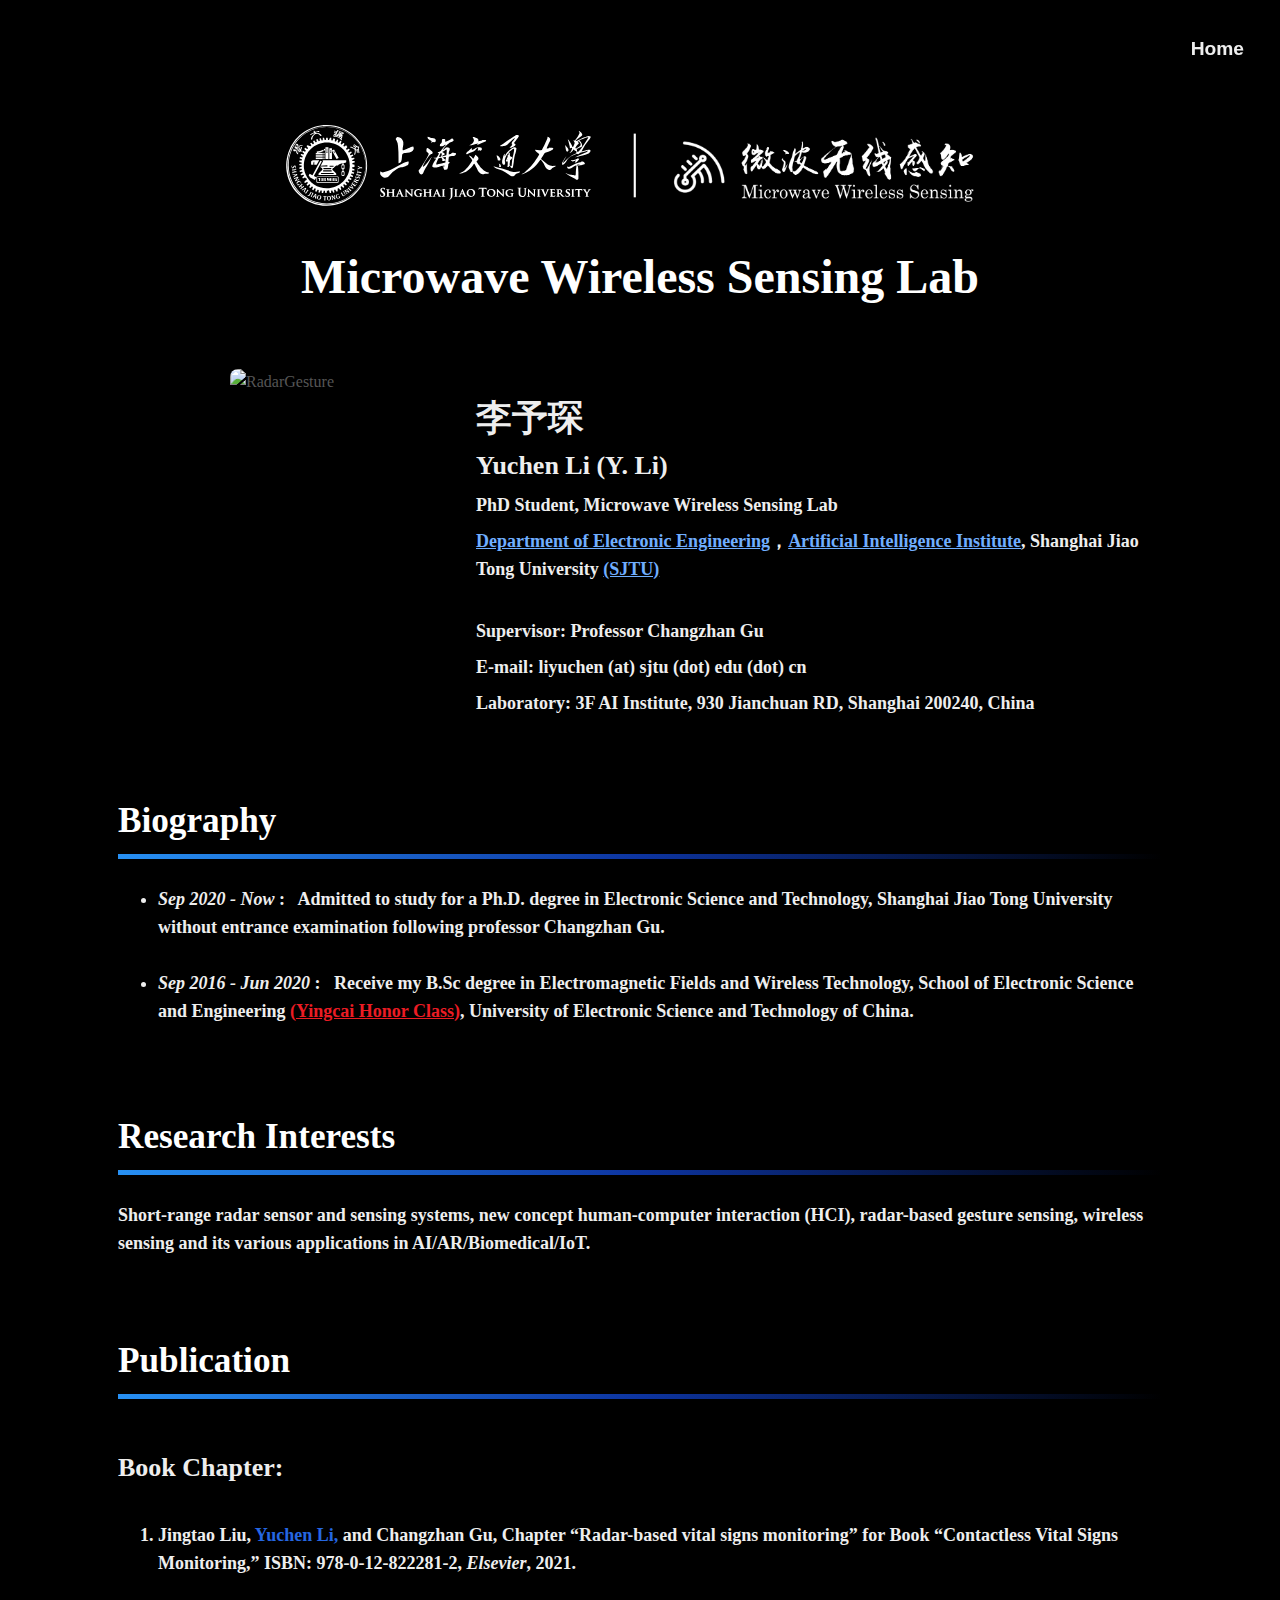
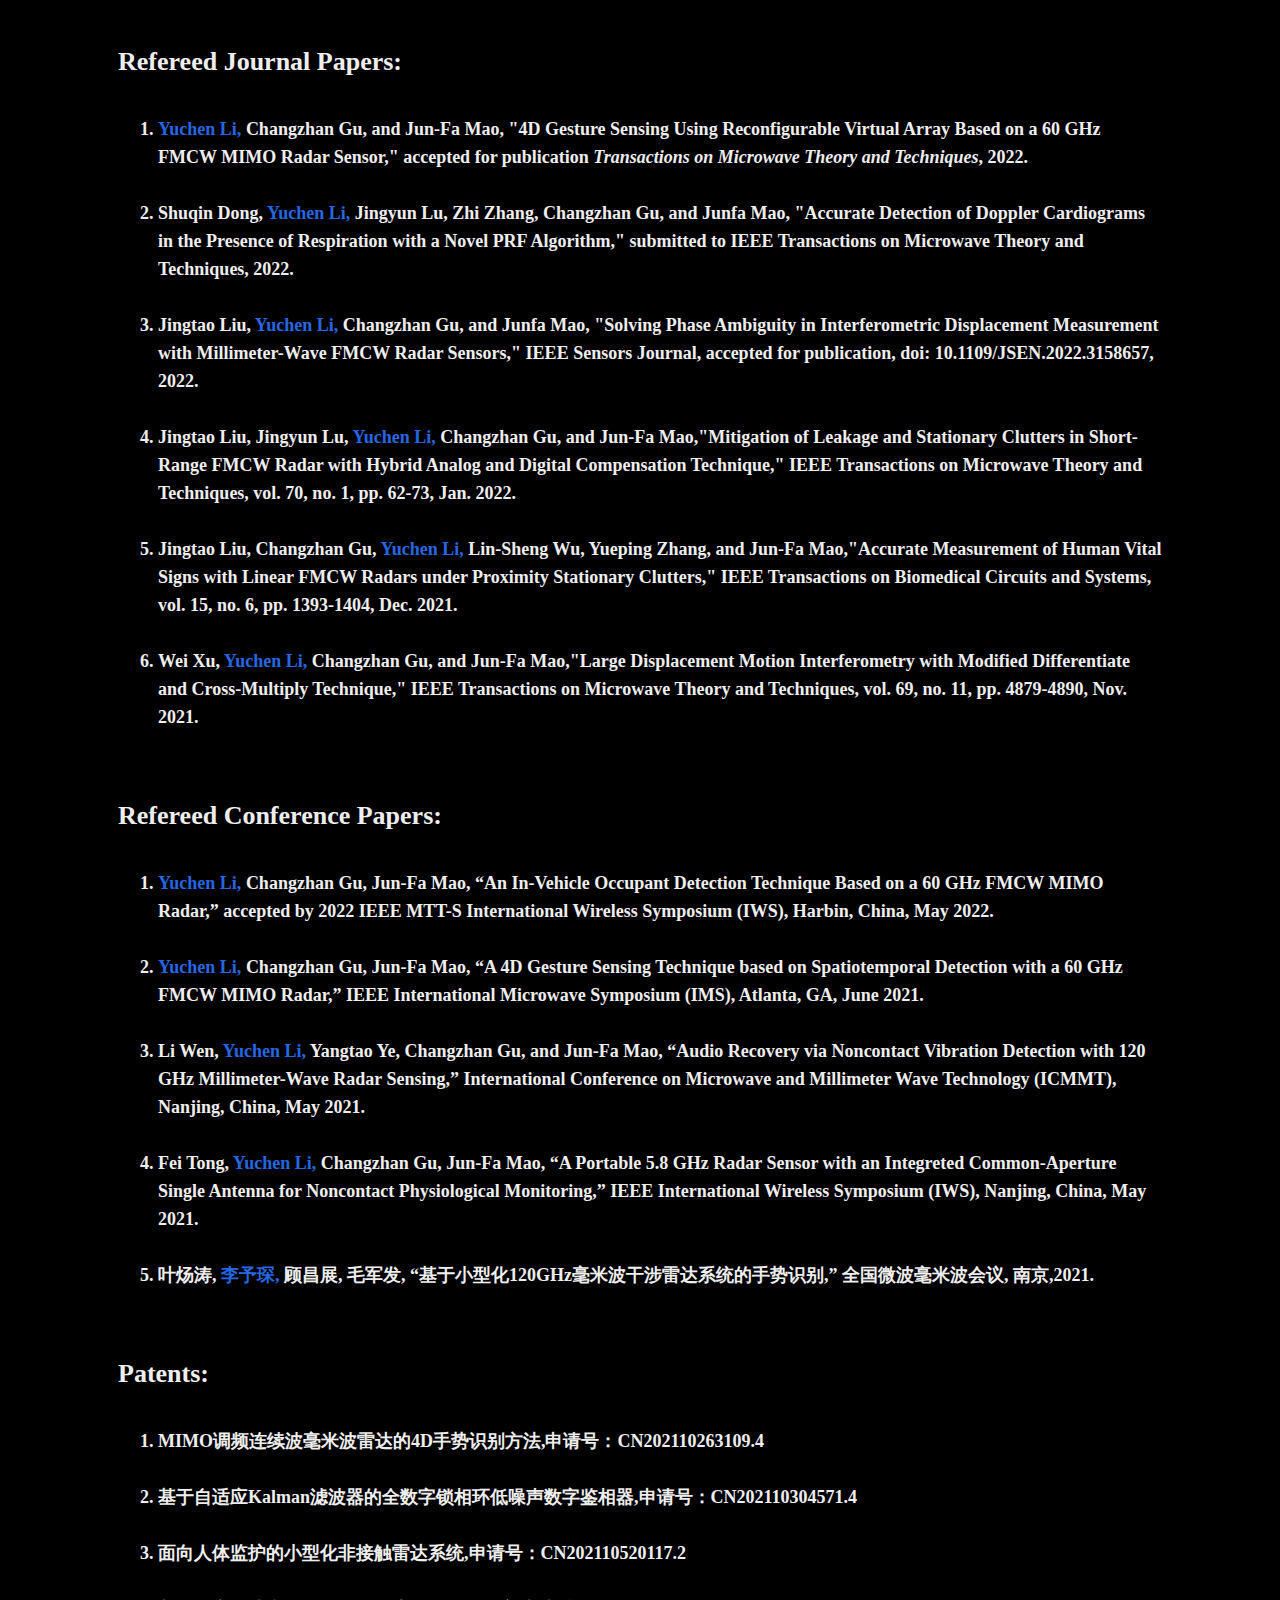
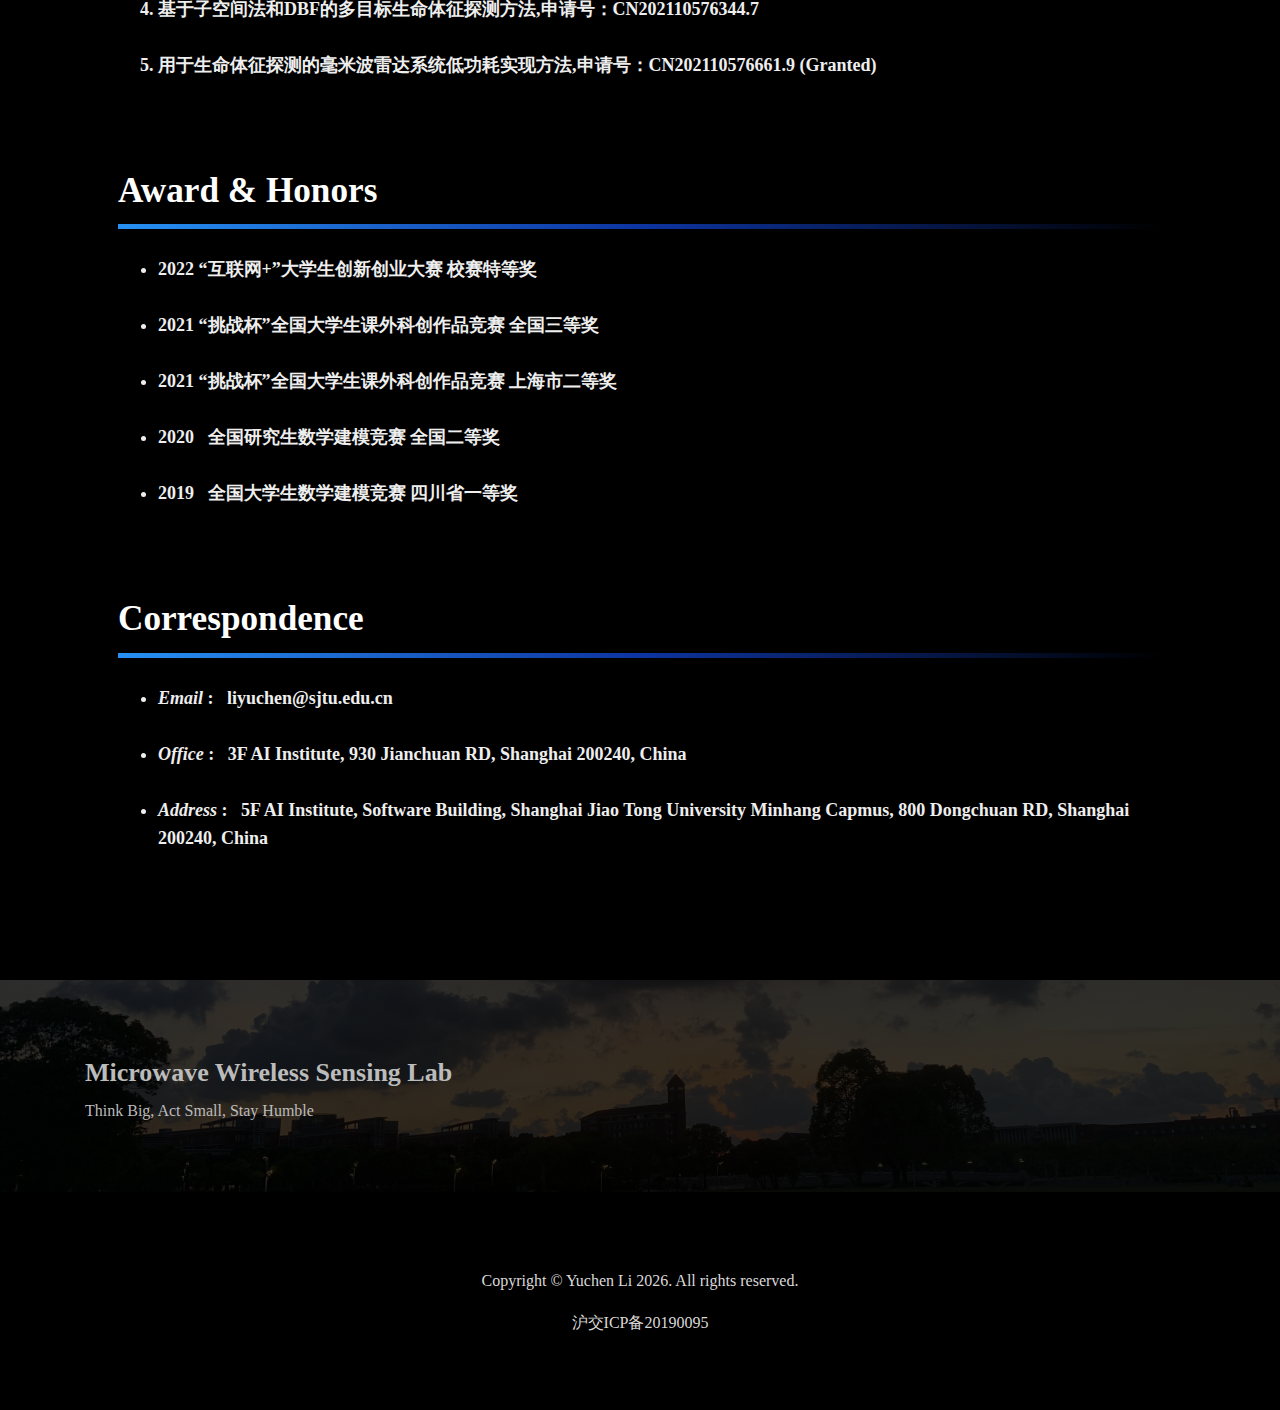
==== index.html @ f7f29599 "V1" ====
<!DOCTYPE html>
<html lang="en">
<head>
    <meta charset="utf-8">
    <meta name="viewport" content="width=device-width, initial-scale=1, shrink-to-fit=no">
    
    <!-- SEO Meta Tags -->
    <meta name="description" content="Landing page template built with HTML and Bootstrap 4 for presenting training courses, classes, workshops and for convincing visitors to register using the form.">
    <meta name="author" content="Inovatik">

    <!-- OG Meta Tags to improve the way the post looks when you share the page on LinkedIn, Facebook, Google+ -->
	<meta property="og:site_name" content="" /> <!-- website name -->
	<meta property="og:site" content="" /> <!-- website link -->
	<meta property="og:title" content=""/> <!-- title shown in the actual shared post -->
	<meta property="og:description" content="" /> <!-- description shown in the actual shared post -->
	<meta property="og:image" content="" /> <!-- image link, make sure it's jpg -->
	<meta property="og:url" content="" /> <!-- where do you want your post to link to -->
	<meta property="og:type" content="article" />

    <!-- Website Title -->
    <title>mmWSense - 李予琛</title>
    
    <!-- Styles -->
    <link href="https://fonts.googleapis.com/css?family=Montserrat:400,400i,600,700,700i&display=swap" rel="stylesheet">
    <link href="css/bootstrap.css" rel="stylesheet">
    <link href="css/fontawesome-all.css" rel="stylesheet">
    <link href="css/swiper.css" rel="stylesheet">
	<link href="css/magnific-popup.css" rel="stylesheet">
	<link href="css/styles.css" rel="stylesheet">
	
	<!-- Favicon  -->
    <link rel="icon" href="images/logo/gu.ico">

    <!-- Animate style -->
    <link rel="stylesheet" href="https://cdnjs.cloudflare.com/ajax/libs/animate.css/4.1.1/animate.min.css"

  />
</head>

<body data-spy="scroll" data-target=".fixed-top">
    
    <!-- Preloader -->
	<!-- <div class="spinner-wrapper">
        <div class="spinner">
            <div class="bounce1"></div>
            <div class="bounce2"></div>
            <div class="bounce3"></div>
        </div>
    </div> -->
    <!-- end of preloader -->
    

    <!-- Navigation -->
    <nav class="navbar navbar-expand-lg navbar-dark navbar-custom fixed-top">

        <!-- Text Logo - Use this if you don't have a graphic logo -->
        <!-- <a class="navbar-brand logo-text page-scroll" href="index.html">Microwave Wireless Sensing</a>  -->

        <!-- Image Logo -->
        <!-- <img src="images/logo/LOGO4.png" alt="alternative" width="45rem"> -->
        <!-- <img src="../../images/logo/SJTU02.svg" alt="alternative" width="15%">
        <img src="../../images/logo/new_logo1.png" alt="alternative" width="15%"> -->
        
        <!-- Mobile Menu Toggle Button -->
        <!-- <button class="navbar-toggler" type="button" data-toggle="collapse" data-target="#navbarsExampleDefault" aria-controls="navbarsExampleDefault" aria-expanded="false" aria-label="Toggle navigation">
            <span class="navbar-toggler-awesome fas fa-bars"></span>
            <span class="navbar-toggler-awesome fas fa-times"></span>
        </button> -->
        <!-- end of mobile menu toggle button -->

        <div class="collapse navbar-collapse" id="navbarsExampleDefault">
            <ul class="navbar-nav ml-auto">
                <li class="nav-item">
                    <a class="nav-link page-scroll" href="https://changzhan.sjtu.edu.cn"><b>Home</b> <span class="sr-only">(current)</span></a>
                </li>
                <!-- <li class="nav-item">
                    <a class="nav-link page-scroll" href="index_EN.html#instructor">Research</a>
                </li>
                <li class="nav-item dropdown">
                    <a class="nav-link dropdown-toggle page-scroll" href="publication_EN.html" id="navbarDropdown" role="button" aria-haspopup="true" aria-expanded="false">Publication</a>
                    <div class="dropdown-menu" aria-labelledby="navbarDropdown">
                        <a class="dropdown-item" href="publication_EN.html#Book"><span class="item-text">Book</a>
                        <div class="dropdown-divider"></div>
                        <a class="dropdown-item" href="publication_EN.html#Book Chapters"><span class="item-text">Book Chapters</a>
                        <div class="dropdown-divider"></div>
                        <a class="dropdown-item" href="publication_EN.html#Refereed Journal Papers"><span class="item-text">Refereed Journal Papers</a>
                        <div class="dropdown-divider"></div>
                        <a class="dropdown-item" href="publication_EN.html#Refereed Conference Papers"><span class="item-text">Refereed Conference Papers</a>
                        <div class="dropdown-divider"></div>
                        <a class="dropdown-item" href="publication_EN.html#Patent"><span class="item-text">Patent / Invention</a>
                    </div>
                </li>
                <li class="nav-item">
                    <a class="nav-link page-scroll" href="teaching_EN.html">Teaching</a>
                </li>
                <li class="nav-item dropdown">
                    <a class="nav-link page-scroll" href="group_EN.html" ><font class="red"><b>People</b></font></a>
                </li>
                <li class="nav-item">
                    <a class="nav-link page-scroll" href="news_EN.html">News</a>
                </li>
                <li class="nav-item">
                    <a class="nav-link page-scroll" href="MISC_EN.html">MISC</a>
                </li>
                <li class="nav-item">
                    <a class="nav-link page-scroll" href="group_CN.html">中文</a>
                </li> -->

                <!-- Dropdown Menu -->          
                <!-- <li class="nav-item dropdown">
                    <a class="nav-link dropdown-toggle page-scroll" href="#date" id="navbarDropdown" role="button" aria-haspopup="true" aria-expanded="false">DATE</a>
                    <div class="dropdown-menu" aria-labelledby="navbarDropdown">
                        <a class="dropdown-item" href="article-details.html"><span class="item-text">ARTICLE DETAILS</span></a>
                        <div class="dropdown-divider"></div>
                        <a class="dropdown-item" href="terms-conditions.html"><span class="item-text">TERMS CONDITIONS</span></a>
                        <div class="dropdown-divider"></div>
                        <a class="dropdown-item" href="privacy-policy.html"><span class="item-text">PRIVACY POLICY</span></a>
                    </div>
                </li> -->
                <!-- end of dropdown menu -->

            </ul>

        </div>
    </nav> <!-- end of navbar -->
    <!-- end of navigation -->


    <!-- Header -->
    <!-- <header id="header" class="black-header">
        <div class="container" >
            <div class="row">
                <div class="col-md-12" >
                    <img src="../../images//logo/SJTU02.svg" width="35%" class="animate__animated animate__fadeIn animate__slow animate__delay-1s"/>
                    <img src="../../images//logo/new_logo1-raw.png" width="35%" class="animate__animated animate__fadeIn animate__slow animate__delay-1s"/>
                    
                    <br><br>

                    
                    <p class="h2title_white">Microwave Wireless Sensing Lab</p>

                    
            </div>
        </div> 
        
    </header>  -->

    
    



    


    <!-- Instructor -->
    <div id="group_EN" class="basic-black">
        <div class="container">
            
            <!-- <div id="Professor"></div>
            <p class="h3title_black">
                Faculty
            </p>

            <div style="background:linear-gradient(to right,#790408,#b11519,#FFFFFF);height:5px;">
            </div>
            <br> -->
            
            <div class="col-lg-12" align="middle">
                <img src="images//logo/SJTU02.svg" width="35%" class="animate__animated animate__fadeIn animate__slow animate__delay-1s"/>
                <img src="images//logo/new_logo1-raw.png" width="35%" class="animate__animated animate__fadeIn animate__slow animate__delay-1s"/>
                <br>
                <p class="h2title_white">Microwave Wireless Sensing Lab</p>
                <br><br>
            </div>
            <div class="row">

                
                



                <div class="col-lg-4" align="middle">
                    
                    <img class="img-fluid" src="images/people/lyc.png" alt="RadarGesture"  width="100%">
                    
                </div>
                <div class="col-lg-8">
                    
                    <div class="text-container">
                        <br>
                        <h2 class="white">李予琛</h2>
                        <h3 class="white">Yuchen Li (Y. Li)</h3>
                        <h5 class="white">PhD Student, Microwave Wireless Sensing Lab</h5>
                        <h5 class="white"><a href="http://ee.sjtu.edu.cn/EN/Default.aspx" class="blue">Department of Electronic Engineering</a>，<a href="http://ai.sjtu.edu.cn/" class="blue">Artificial Intelligence Institute</a>, Shanghai Jiao Tong University <a href="http://www.sjtu.edu.cn" class="blue">(SJTU)</a> </h4>
                        <br>
                        <h5 class="white">Supervisor: Professor Changzhan Gu</h4>
                        <h5 class="white">E-mail: liyuchen (at) sjtu (dot) edu (dot) cn</h4>
                        <h5 class="white">Laboratory: 3F AI Institute, 930 Jianchuan RD, Shanghai 200240, China</h4>
                    </div>
                </div>
            </div> 

            <br><br><br>
            <p class="h3title_white">
                Biography
            </p>
            
            <div style="background:linear-gradient(to right,#2790f3,#0d34a0,#000000);height:5px;">
            </div>
            <br>

            <div class="row">
                <div class="col-lg-12" align="left">
                    
                    <div class="text-container">
                        <h5 class="white">
                            <ul>
                                <li><i>Sep 2020 - Now</i> :&nbsp;&nbsp; Admitted to study for a Ph.D. degree in Electronic Science and Technology, Shanghai Jiao Tong University without entrance examination following professor Changzhan Gu.
                                </li>
                                <br>
                                <li><i>Sep 2016 - Jun 2020</i> :&nbsp;&nbsp; Receive my B.Sc degree in Electromagnetic Fields and Wireless Technology, School of Electronic Science and Engineering <a href="https://www.yingcai.uestc.edu.cn/" class="red">(Yingcai Honor Class)</a>, University of Electronic Science and Technology of China.
                                </li>
                            </ul>
                        </h5>
                    </div>
                </div>
            </div> 




            <br><br><br>
            <p class="h3title_white">
                Research Interests
            </p>
            
            <div style="background:linear-gradient(to right,#2790f3,#0d34a0,#000000);height:5px;">
            </div>
            <br>

            <div class="row">
                <div class="col-lg-12" align="left">
                    
                    <div class="text-container">
                        <h5 class="white">
                            Short-range radar sensor and sensing systems, new concept human-computer interaction (HCI), radar-based gesture sensing, wireless sensing and its various applications in AI/AR/Biomedical/IoT.
                        </h5>
                    </div>
                </div>
            </div> 






            <br><br><br>
            <p class="h3title_white">
                Publication
            </p>
            
            <div style="background:linear-gradient(to right,#2790f3,#0d34a0,#000000);height:5px;">
            </div>
            <br>

            <div class="row">
                <div class="col-lg-12" align="left">
                    
                    <div class="text-container">
                        <br>
                        <h3 class="white">Book Chapter:</h3>
                        <h5 class="white">
                            <ol>
                                <br>
                                <li>Jingtao Liu, <font class="deepblue">Yuchen Li,</font> and Changzhan Gu, Chapter “Radar-based vital signs monitoring” for Book “Contactless Vital Signs Monitoring,” ISBN: 978-0-12-822281-2, <i>Elsevier</i>, 2021.
                                </li>
                            </ol>
                        </h5>

                        <br><br>
                        <h3 class="white">Refereed Journal Papers:</h3>
                        <h5 class="white">
                            <ol>
                                <br>
                                <li><font class="deepblue">Yuchen Li,</font> Changzhan Gu, and Jun-Fa Mao, "4D Gesture Sensing Using Reconfigurable Virtual Array Based on a 60 GHz FMCW MIMO Radar Sensor," accepted for publication <i> Transactions on Microwave Theory and Techniques</i>, 2022.
                                </li>
                                <br>
                                <li>Shuqin Dong, <font class="deepblue">Yuchen Li,</font> Jingyun Lu, Zhi Zhang, Changzhan Gu, and Junfa Mao, "Accurate Detection of Doppler Cardiograms in the Presence of Respiration with a Novel PRF Algorithm," submitted to IEEE Transactions on Microwave Theory and Techniques, 2022.</li>
                                <br>
                                <li>Jingtao Liu, <font class="deepblue">Yuchen Li,</font> Changzhan Gu, and Junfa Mao, "Solving Phase Ambiguity in Interferometric Displacement Measurement with Millimeter-Wave FMCW Radar Sensors," IEEE Sensors Journal, accepted for publication, doi: 10.1109/JSEN.2022.3158657, 2022.</li>
                                <br>
                                <li>Jingtao Liu, Jingyun Lu, <font class="deepblue">Yuchen Li,</font> Changzhan Gu, and Jun-Fa Mao,"Mitigation of Leakage and Stationary Clutters in Short-Range FMCW Radar with Hybrid Analog and Digital Compensation Technique," IEEE Transactions on Microwave Theory and Techniques, vol. 70, no. 1, pp. 62-73, Jan. 2022.</li>
                                <br>
                                <li>Jingtao Liu, Changzhan Gu, <font class="deepblue">Yuchen Li,</font> Lin-Sheng Wu, Yueping Zhang, and Jun-Fa Mao,"Accurate Measurement of Human Vital Signs with Linear FMCW Radars under Proximity Stationary Clutters," IEEE Transactions on Biomedical Circuits and Systems, vol. 15, no. 6, pp. 1393-1404, Dec. 2021.</li>
                                <br>
                                <li>Wei Xu, <font class="deepblue">Yuchen Li,</font> Changzhan Gu, and Jun-Fa Mao,"Large Displacement Motion Interferometry with Modified Differentiate and Cross-Multiply Technique," IEEE Transactions on Microwave Theory and Techniques, vol. 69, no. 11, pp. 4879-4890, Nov. 2021.</li>
                            </ol>
                        </h5>

                        <br><br>
                        <h3 class="white">Refereed Conference Papers:</h3>
                        <h5 class="white">
                            <ol>
                                <br>
                                <li><font class="deepblue">Yuchen Li,</font> Changzhan Gu, Jun-Fa Mao, “An In-Vehicle Occupant Detection Technique Based on a 60 GHz FMCW MIMO Radar,” accepted by 2022 IEEE MTT-S International Wireless Symposium (IWS), Harbin, China, May 2022.</li>
                                <br>
                                <li><font class="deepblue">Yuchen Li,</font> Changzhan Gu, Jun-Fa Mao, “A 4D Gesture Sensing Technique based on Spatiotemporal Detection with a 60 GHz FMCW MIMO Radar,” IEEE International Microwave Symposium (IMS), Atlanta, GA, June 2021.</li>
                                <br>
                                <li>Li Wen, <font class="deepblue">Yuchen Li,</font> Yangtao Ye, Changzhan Gu, and Jun-Fa Mao, “Audio Recovery via Noncontact Vibration Detection with 120 GHz Millimeter-Wave Radar Sensing,” International Conference on Microwave and Millimeter Wave Technology (ICMMT), Nanjing, China, May 2021.</li>
                                <br>
                                <li>Fei Tong, <font class="deepblue">Yuchen Li,</font> Changzhan Gu, Jun-Fa Mao, “A Portable 5.8 GHz Radar Sensor with an Integreted Common-Aperture Single Antenna for Noncontact Physiological Monitoring,” IEEE International Wireless Symposium (IWS), Nanjing, China, May 2021.</li>
                                <br>
                                <li>叶炀涛, <font class="deepblue">李予琛,</font> 顾昌展, 毛军发, “基于小型化120GHz毫米波干涉雷达系统的手势识别,” 全国微波毫米波会议, 南京,2021.</li>
                            </ol>
                        </h5>

                        <br><br>
                        <h3 class="white">Patents:</h3>
                            <h5 class="white">
                                <ol>
                                    <br>
                                    <li>MIMO调频连续波毫米波雷达的4D手势识别方法,申请号：CN202110263109.4</li>
                                    <br>
                                    <li>基于自适应Kalman滤波器的全数字锁相环低噪声数字鉴相器,申请号：CN202110304571.4</li>
                                    <br>
                                    <li> 面向人体监护的小型化非接触雷达系统,申请号：CN202110520117.2</li>
                                    <br>
                                    <li>基于子空间法和DBF的多目标生命体征探测方法,申请号：CN202110576344.7</li>
                                    <br>
                                    <li>用于生命体征探测的毫米波雷达系统低功耗实现方法,申请号：CN202110576661.9 (Granted)</li>
                                </ol>
                            </h5>
                    </div>
                </div>
            </div> 



            
            <br><br><br>
            <p class="h3title_white">
                Award & Honors
            </p>
            
            <div style="background:linear-gradient(to right,#2790f3,#0d34a0,#000000);height:5px;">
            </div>
            <br>

            <div class="row">
                <div class="col-lg-12" align="left">
                    
                    <div class="text-container">
                        <h5 class="white">
                            <ul>
                                <li>2022 “互联网+”大学生创新创业大赛 校赛特等奖
                                </li>
                                <br>
                                <li>2021 “挑战杯”全国大学生课外科创作品竞赛 全国三等奖
                                </li>
                                <br>
                                <li>2021 “挑战杯”全国大学生课外科创作品竞赛 上海市二等奖
                                </li>
                                <br>
                                <li>2020 &nbsp;  全国研究生数学建模竞赛 全国二等奖
                                </li>
                                <br>
                                <li>2019 &nbsp;  全国大学生数学建模竞赛 四川省一等奖
                                </li>
                            </ul>
                        </h5>
                    </div>
                </div>
            </div> 

     




            <br><br><br>
            <p class="h3title_white">
                Correspondence
            </p>
            
            <div style="background:linear-gradient(to right,#2790f3,#0d34a0,#000000);height:5px;">
            </div>
            <br>

            <div class="row">
                <div class="col-lg-12" align="left">
                    
                    <div class="text-container">
                        <h5 class="white">
                            <ul>
                                <li><i>Email</i> :&nbsp;&nbsp; liyuchen@sjtu.edu.cn
                                </li>
                                <br>
                                <li><i>Office</i> :&nbsp;&nbsp; 3F AI Institute, 930 Jianchuan RD, Shanghai 200240, China
                                </li>
                                <br>
                                <li><i>Address</i> :&nbsp;&nbsp; 5F AI Institute, Software Building, Shanghai Jiao Tong University Minhang Capmus, 800 Dongchuan RD, Shanghai 200240, China
                                </li>
                            </ul>
                        </h5>
                    </div>
                </div>
            </div> 

            <!-- <div id="Undergraduate"></div>
            <br><br><br>
            <p class="h3title_white">
                Undergraduate students 
            </p>
            
            <div style="background:linear-gradient(to right,#790408,#b11519,#000000);height:5px;">
            </div>
            <br> -->





<!-- Image Slider -->
<!-- <div class="slider-container">
    <div class="swiper-container image-slider-2">
        <div class="swiper-wrapper">
            <div class="swiper-slide">
                <br><br><br>
                    <img class="img-fluid" src="images/nicepicture/1.jpg" alt="alternative">
            </div>
            <div class="swiper-slide">
                <br><br><br>
                    <img class="img-fluid" src="images/nicepicture/2.jpg" alt="alternative">    
            </div>
            <div class="swiper-slide">
                <br><br><br>
                    <img class="img-fluid" src="images/nicepicture/3.jpg" alt="alternative">
            </div>
            <div class="swiper-slide">
                <br><br><br>
                    <img class="img-fluid" src="images/nicepicture/4.jpg" alt="alternative">    
            </div>
            <div class="swiper-slide">
                    <img class="img-fluid" src="images/nicepicture/5.jpg" alt="alternative">
            </div>
            <div class="swiper-slide">
                <img class="img-fluid" src="images/nicepicture/6.jpg" alt="alternative">
            </div>
            <div class="swiper-slide">
                <img class="img-fluid" src="images/nicepicture/7.jpg" alt="alternative">
            </div>
            <div class="swiper-slide">
                <br><br><br>
                <img class="img-fluid" src="images/nicepicture/8.jpg" alt="alternative">
            </div>
            <div class="swiper-slide">
                <br><br><br>
                <img class="img-fluid" src="images/nicepicture/9.jpg" alt="alternative">
            </div>

        </div> 
        
    </div> 
</div>  -->




        </div> <!-- end of container -->
    </div> <!-- end of basic-1 -->
    <!-- end of instructor -->


    







   <!-- Footer -->
   <div class="footer">
    <div class="container">
        <div class="row">
            <div class="col-md-8">
                <div class="footer-col first">
                    <h3 class="white" ><a href="https://changzhan.sjtu.edu.cn">Microwave Wireless Sensing Lab</a></h5>
                    <p class="white">Think Big, Act Small, Stay Humble</p>
                </div>
            </div> <!-- end of col -->
                


            </div> <!-- end of row -->
        </div> <!-- end of container -->
    </div> <!-- end of footer -->  
    <!-- end of footer -->


    <!-- Copyright -->
    <div class="copyright">
        <div class="container">
            <div class="row">
                <div class="col-lg-12">
                    <br>
                    <br>
                    <p class="grey">Copyright © Yuchen Li <script>document.write(new Date().getFullYear());</script>. All rights reserved. </p>
                    <p class="grey">沪交ICP备20190095</p>
                    <br>
                    <br>
                </div> <!-- end of col -->
            </div> <!-- enf of row -->
        </div> <!-- end of container -->
    </div> <!-- end of copyright --> 
    <!-- end of copyright -->
    
    	
    <!-- Scripts -->
    <script src="js/jquery.min.js"></script> <!-- jQuery for Bootstrap's JavaScript plugins -->
    <script src="js/popper.min.js"></script> <!-- Popper tooltip library for Bootstrap -->
    <script src="js/bootstrap.min.js"></script> <!-- Bootstrap framework -->
    <script src="js/jquery.easing.min.js"></script> <!-- jQuery Easing for smooth scrolling between anchors -->
    <script src="js/jquery.countdown.min.js"></script> <!-- The Final Countdown plugin for jQuery -->
    <script src="js/swiper.min.js"></script> <!-- Swiper for image and text sliders -->
    <script src="js/jquery.magnific-popup.js"></script> <!-- Magnific Popup for lightboxes -->
    <script src="js/validator.min.js"></script> <!-- Validator.js - Bootstrap plugin that validates forms -->
    <script src="js/scripts.js"></script> <!-- Custom scripts -->
</body>
</html>
---- css/styles.css ----
/* Template: Corso - Free Training Course Landing Page Template
   Author: Inovatik
   Created: Nov 2019
   Description: Master CSS file
*/

/*****************************************
Table Of Contents:

01. General Styles
02. Preloader
03. Navigation
04. Header
05. Registration
06. Partners
07. Instructor
08. Description
09. Students
10. Details Lightbox
11. Video
12. Takeaways
13. Testimonials
14. Date
15. Newsletter
16. Contact
17. Footer
18. Copyright
19. Back To Top Button
20. Extra Pages
21. Media Queries
******************************************/

/*****************************************
Colors:
- Backgrounds - light gray #fbf9f5
- Backgrounds, buttons - yellow #760a04
- Headings text, navbar links - black #333
- Body text - dark gray #555
******************************************/


/******************************/
/*     01. General Styles     */
/******************************/
body,
html {
    width: 100%;
	height: 100%;
}

body, p {
	color: #555; 
	font: 400 1rem/1.625rem "Microsoft Yahei";
}

.p-large {
	font: 400 1.125rem/1.75rem "Microsoft Yahei";
}

.p-small {
	font: 400 0.875rem/1.5rem "Microsoft Yahei";
}

.p-heading {
	margin-bottom: 3.75rem;
}

h1 {
	color: #333;
	font: 700 2.75rem/3.375rem "Microsoft Yahei";
}

h12 {
	color: #333;
	font: 700 3rem/3rem "Microsoft Yahei";
}





h2 {
	color: #333;
	font: 700 2.25rem/2.875rem "Microsoft Yahei";
}

h3 {
	color: #333;
	font: 700 1.625rem/2.125rem "Microsoft Yahei";
}

h4 {
	color: #333;
	font: 700 1.25rem/1.875rem "Microsoft Yahei";
}

h5 {
	color: #333;
	font: 700 1.125rem/1.75rem "Microsoft Yahei";
}

h6 {
	color: #333;
	font: 700 1rem/1.625rem "Microsoft Yahei";
}

.testimonial-text {
	font-style: italic;
}

.testimonial-author {
	font-weight: 700;
	font-size: 1rem;
	line-height: 1.625rem;
}

.li-space-lg li {
	margin-bottom: 0.375rem;
}

.indent {
	padding-left: 1.25rem;
}

a {
	color: #555;
	text-decoration: underline;
}

a:hover {
	color: #555;
	text-decoration: underline;
}

.white {
	color: #eee;
}

.black {
	color: rgb(0, 0, 0);
}

.h1title_white{
	color: #fff;
	font-family: "Microsoft Yahei";
	font-size: 5rem;
	font-weight: 900;
	line-height: 3.6rem;
}

.h2title_white{
	color: #fff;
	font-family: "Microsoft Yahei";
	font-size: 3rem;
	font-weight: 600;
	line-height: 3rem;
}

.h3title_white{
	color: #fff;
	font-family: "Microsoft Yahei";
	font-size: 2.2rem;
	font-weight: 600;
	line-height: 2.2rem;
}

.h3title_black{
	color: #000;
	font-family: "Microsoft Yahei";
	font-size: 2.2rem;
	font-weight: 600;
	line-height: 2.2rem;
}

.h4title_black{
	color: #000;
	font-family: "Microsoft Yahei";
	font-size: 2rem;
	font-weight: 550;
	line-height: 2rem;
}

.h3title_darkred{
	color: rgb(71, 15, 15);
	font-family: "Microsoft Yahei";
	font-size: 2.2rem;
	font-weight: 600;
	line-height: 2.2rem;
}


.varyblack{
	color: #000;
	font-weight: 550;
}

.varygrey{
	color: rgb(84, 84, 84);
	font-weight: 550;
}

.varyred{
	color: #790408;
	font-weight: 550;
}

.redsubtitle{
	color: #c00006;
	font-size: 1.6rem;
	font-weight: 900;
	line-height: 1.4;
	text-shadow: 1.5px 1.5px lightgrey;
	/* text-transform:uppercase; */
}
.redCAP{
	color: #c00006;
	font-size: 2.5rem;
	font-weight: 600;
	/* line-height: 1.3; */
}



.red {
	color: #ec1c24;
}

.grey {
	color: #dad8d8;
}

.darkgrey {
	color: #2b2b2b;
	font-size: 1.1rem;
}

.dark {
	color: #7c7a7a;
}

.deepblue{
	color: #2567e2;
}

.blue {
	color: #70aeff;
}

.tifnny {
	color: #3ae8ff;
}

.darkred{
	color: #790408;
}

.btn-solid-reg {
	display: inline-block;
	padding: 1.1875rem 2.125rem 1.1875rem 2.125rem;
	border: 0.125rem solid #760a04;
	border-radius: 2rem;
	background-color: #760a04;
	color: #333;
	font: 600 0.875rem/0 "Microsoft Yahei";
	text-decoration: none;
	transition: all 0.2s;
}

.btn-solid-reg:hover {
	border: 0.125rem solid #333;
	background-color: transparent;
	color: #333;
	text-decoration: none;
}

.btn-solid-lg {
	display: inline-block;
	padding: 1.375rem 2.625rem 1.375rem 2.625rem;
	border: 0.125rem solid #760a04;
	border-radius: 2rem;
	background-color: #760a04;
	color: #333;
	font: 600 0.875rem/0 "Microsoft Yahei";
	text-decoration: none;
	transition: all 0.2s;
}

.btn-solid-lg:hover {
	border: 0.125rem solid #333;
	background-color: transparent;
	color: #333;
	text-decoration: none;
}

.btn-outline-reg {
	display: inline-block;
	padding: 1.1875rem 2.125rem 1.1875rem 2.125rem;
	border: 0.125rem solid #333;
	border-radius: 2rem;
	background-color: transparent;
	color: #333;
	font: 600 0.875rem/0 "Microsoft Yahei";
	text-decoration: none;
	transition: all 0.2s;
}

.btn-outline-reg:hover {
	border: 0.125rem solid #760a04;
	background-color: #760a04;
	color: #333;
	text-decoration: none;
}

.btn-outline-lg {
	display: inline-block;
	padding: 1.375rem 2.625rem 1.375rem 2.625rem;
	border: 0.125rem solid #333;
	border-radius: 2rem;
	background-color: transparent;
	color: #333;
	font: 600 0.875rem/0 "Microsoft Yahei";
	text-decoration: none;
	transition: all 0.2s;
}

.btn-outline-lg:hover {
	border: 0.125rem solid #760a04;
	background-color: #760a04;
	color: #333;
	text-decoration: none;
}

.btn-outline-sm {
	display: inline-block;
	padding: 1rem 1.625rem 0.875rem 1.625rem;
	border: 0.125rem solid #333;
	border-radius: 2rem;
	background-color: transparent;
	color: #333;
	font: 600 0.875rem/0 "Microsoft Yahei";
	text-decoration: none;
	transition: all 0.2s;
}

.btn-outline-sm:hover {
	border: 0.125rem solid #760a04;
	background-color: #760a04;
	color: #333;
	text-decoration: none;
}

.form-group {
	position: relative;
	margin-bottom: 1.25rem;
}

.form-group.has-error.has-danger {
	margin-bottom: 0.625rem;
}

.form-group.has-error.has-danger .help-block.with-errors ul {
	margin-top: 0.375rem;
}

.label-control {
	position: absolute;
	top: 0.87rem;
	left: 1.375rem;
	color: #555;
	opacity: 1;
	font: 400 0.875rem/1.375rem "Microsoft Yahei";
	cursor: text;
	transition: all 0.2s ease;
}

/* IE10+ hack to solve lower label text position compared to the rest of the browsers */
@media screen and (-ms-high-contrast: active), screen and (-ms-high-contrast: none) {  
	.label-control {
		top: 0.9375rem;
	}
}

.form-control-input:focus + .label-control,
.form-control-input.notEmpty + .label-control,
.form-control-textarea:focus + .label-control,
.form-control-textarea.notEmpty + .label-control {
	top: 0.125rem;
	opacity: 1;
	font-size: 0.75rem;
	font-weight: 700;
}

.form-control-input,
.form-control-select {
	display: block; /* needed for proper display of the label in Firefox, IE, Edge */
	width: 100%;
	padding-top: 1.0625rem;
	padding-bottom: 0.0625rem;
	padding-left: 1.3125rem;
	border: 1px solid #c4d8dc;
	border-radius: 0.25rem;
	background-color: #fff;
	color: #555;
	font: 400 0.875rem/1.875rem "Microsoft Yahei";
	transition: all 0.2s;
	-webkit-appearance: none; /* removes inner shadow on form inputs on ios safari */
}

.form-control-select {
	padding-top: 0.5rem;
	padding-bottom: 0.5rem;
	height: 3rem;
}

/* IE10+ hack to solve lower label text position compared to the rest of the browsers */
@media screen and (-ms-high-contrast: active), screen and (-ms-high-contrast: none) {  
	.form-control-input {
		padding-top: 1.25rem;
		padding-bottom: 0.75rem;
		line-height: 1.75rem;
	}

	.form-control-select {
		padding-top: 0.875rem;
		padding-bottom: 0.75rem;
		height: 3.125rem;
		line-height: 2.125rem;
	}
}

select {
    /* you should keep these first rules in place to maintain cross-browser behavior */
    -webkit-appearance: none;
	-moz-appearance: none;
	-ms-appearance: none;
    -o-appearance: none;
    appearance: none;
    background-image: url('../images/down-arrow.png');
    background-position: 96% 50%;
    background-repeat: no-repeat;
    outline: none;
}

select::-ms-expand {
    display: none; /* removes the ugly default down arrow on select form field in IE11 */
}

.form-control-textarea {
	display: block; /* used to eliminate a bottom gap difference between Chrome and IE/FF */
	width: 100%;
	height: 8rem; /* used instead of html rows to normalize height between Chrome and IE/FF */
	padding-top: 1.25rem;
	padding-left: 1.3125rem;
	border: 1px solid #c4d8dc;
	border-radius: 0.25rem;
	background-color: #fff;
	color: #555;
	font: 400 0.875rem/1.75rem "Microsoft Yahei";
	transition: all 0.2s;
}

.form-control-input:focus,
.form-control-select:focus,
.form-control-textarea:focus {
	border: 1px solid #a1a1a1;
	outline: none; /* Removes blue border on focus */
}

.form-control-input:hover,
.form-control-select:hover,
.form-control-textarea:hover {
	border: 1px solid #a1a1a1;
}

.checkbox {
	font-size: 0.75rem;
	line-height: 1.25rem;
}

input[type='checkbox'] {
	vertical-align: -15%;
	margin-right: 0.375rem;
}

/* IE10+ hack to raise checkbox field position compared to the rest of the browsers */
@media screen and (-ms-high-contrast: active), screen and (-ms-high-contrast: none) {  
	input[type='checkbox'] {
		vertical-align: -9%;
	}
}

.form-control-submit-button {
	display: inline-block;
	width: 100%;
	height: 3.125rem;
	border: 0.125rem solid #760a04;
	border-radius: 1.5rem;
	background-color: #760a04;
	color: #333;
	font: 600 0.875rem/0 "Microsoft Yahei";
	cursor: pointer;
	transition: all 0.2s;
}

.form-control-submit-button:hover {
	border: 0.125rem solid #333;
	background-color: transparent;
	color: #333;
}

/* Form Success And Error Message Formatting */
#rmsgSubmit.h3.text-center.tada.animated,
#nmsgSubmit.h3.text-center.tada.animated,
#cmsgSubmit.h3.text-center.tada.animated,
#pmsgSubmit.h3.text-center.tada.animated,
#rmsgSubmit.h3.text-center,
#nmsgSubmit.h3.text-center,
#cmsgSubmit.h3.text-center,
#pmsgSubmit.h3.text-center {
	display: block;
	margin-bottom: 0;
	color: #333;
	font-weight: 700;
	font-size: 1.125rem;
	line-height: 1rem;
}

.help-block.with-errors .list-unstyled {
	font-size: 0.75rem;
	line-height: 1.125rem;
	text-align: left;
}

.help-block.with-errors ul {
	margin-bottom: 0;
}
/* end of form success and error message formatting */

/* Form Success And Error Message Animation - Animate.css */
@-webkit-keyframes tada {
	from {
		-webkit-transform: scale3d(1, 1, 1);
		-ms-transform: scale3d(1, 1, 1);
		transform: scale3d(1, 1, 1);
	}
	10%, 20% {
		-webkit-transform: scale3d(.9, .9, .9) rotate3d(0, 0, 1, -3deg);
		-ms-transform: scale3d(.9, .9, .9) rotate3d(0, 0, 1, -3deg);
		transform: scale3d(.9, .9, .9) rotate3d(0, 0, 1, -3deg);
	}
	30%, 50%, 70%, 90% {
		-webkit-transform: scale3d(1.1, 1.1, 1.1) rotate3d(0, 0, 1, 3deg);
		-ms-transform: scale3d(1.1, 1.1, 1.1) rotate3d(0, 0, 1, 3deg);
		transform: scale3d(1.1, 1.1, 1.1) rotate3d(0, 0, 1, 3deg);
	}
	40%, 60%, 80% {
		-webkit-transform: scale3d(1.1, 1.1, 1.1) rotate3d(0, 0, 1, -3deg);
		-ms-transform: scale3d(1.1, 1.1, 1.1) rotate3d(0, 0, 1, -3deg);
		transform: scale3d(1.1, 1.1, 1.1) rotate3d(0, 0, 1, -3deg);
	}
	to {
		-webkit-transform: scale3d(1, 1, 1);
		-ms-transform: scale3d(1, 1, 1);
		transform: scale3d(1, 1, 1);
	}
}

@keyframes tada {
	from {
		-webkit-transform: scale3d(1, 1, 1);
		-ms-transform: scale3d(1, 1, 1);
		transform: scale3d(1, 1, 1);
	}
	10%, 20% {
		-webkit-transform: scale3d(.9, .9, .9) rotate3d(0, 0, 1, -3deg);
		-ms-transform: scale3d(.9, .9, .9) rotate3d(0, 0, 1, -3deg);
		transform: scale3d(.9, .9, .9) rotate3d(0, 0, 1, -3deg);
	}
	30%, 50%, 70%, 90% {
		-webkit-transform: scale3d(1.1, 1.1, 1.1) rotate3d(0, 0, 1, 3deg);
		-ms-transform: scale3d(1.1, 1.1, 1.1) rotate3d(0, 0, 1, 3deg);
		transform: scale3d(1.1, 1.1, 1.1) rotate3d(0, 0, 1, 3deg);
	}
	40%, 60%, 80% {
		-webkit-transform: scale3d(1.1, 1.1, 1.1) rotate3d(0, 0, 1, -3deg);
		-ms-transform: scale3d(1.1, 1.1, 1.1) rotate3d(0, 0, 1, -3deg);
		transform: scale3d(1.1, 1.1, 1.1) rotate3d(0, 0, 1, -3deg);
	}
	to {
		-webkit-transform: scale3d(1, 1, 1);
		-ms-transform: scale3d(1, 1, 1);
		transform: scale3d(1, 1, 1);
	}
}

.tada {
	-webkit-animation-name: tada;
	animation-name: tada;
}

.animated {
	-webkit-animation-duration: 1s;
	animation-duration: 1s;
	-webkit-animation-fill-mode: both;
	animation-fill-mode: both;
}
/* end of form success and error message animation - Animate.css */

/* Fade-move Animation For Details Lightbox - Magnific Popup */
/* at start */
.my-mfp-slide-bottom .zoom-anim-dialog {
	opacity: 0;
	transition: all 0.2s ease-out;
	-webkit-transform: translateY(-1.25rem) perspective(37.5rem) rotateX(10deg);
	-ms-transform: translateY(-1.25rem) perspective(37.5rem) rotateX(10deg);
	transform: translateY(-1.25rem) perspective(37.5rem) rotateX(10deg);
}

/* animate in */
.my-mfp-slide-bottom.mfp-ready .zoom-anim-dialog {
	opacity: 1;
	-webkit-transform: translateY(0) perspective(37.5rem) rotateX(0); 
	-ms-transform: translateY(0) perspective(37.5rem) rotateX(0); 
	transform: translateY(0) perspective(37.5rem) rotateX(0); 
}

/* animate out */
.my-mfp-slide-bottom.mfp-removing .zoom-anim-dialog {
	opacity: 0;
	-webkit-transform: translateY(-0.625rem) perspective(37.5rem) rotateX(10deg); 
	-ms-transform: translateY(-0.625rem) perspective(37.5rem) rotateX(10deg); 
	transform: translateY(-0.625rem) perspective(37.5rem) rotateX(10deg); 
}

/* dark overlay, start state */
.my-mfp-slide-bottom.mfp-bg {
	opacity: 0;
	transition: opacity 0.2s ease-out;
}

/* animate in */
.my-mfp-slide-bottom.mfp-ready.mfp-bg {
	opacity: 0.8;
}
/* animate out */
.my-mfp-slide-bottom.mfp-removing.mfp-bg {
	opacity: 0;
}
/* end of fade-move animation for details lightbox - magnific popup */

/* Fade Animation For Image Lightbox - Magnific Popup */
@-webkit-keyframes fadeIn {
	from {
		opacity: 0;
	}
	to {
		opacity: 1;
	}
}

@keyframes fadeIn {
	from {
		opacity: 0;
	}
	to {
		opacity: 1;
	}
}

.fadeIn {
	-webkit-animation: fadeIn 0.6s;
	animation: fadeIn 0.6s;
}

@-webkit-keyframes fadeOut {
	from {
		opacity: 1;
	}
	to {
		opacity: 0;
	}
}

@keyframes fadeOut {
	from {
		opacity: 1;
	}
	to {
		opacity: 0;
	}
}

.fadeOut {
	-webkit-animation: fadeOut 0.8s;
	animation: fadeOut 0.8s;
}
/* end of fade animation for details lightbox - magnific popup */


/*************************/
/*     02. Preloader     */
/*************************/
.spinner-wrapper {
	position: fixed;
	z-index: 999999;
	top: 0;
	right: 0;
	bottom: 0;
	left: 0;
	background: #000;
}

.spinner {
	position: absolute;
	top: 50%; /* centers the loading animation vertically one the screen */
	left: 50%; /* centers the loading animation horizontally one the screen */
	width: 3.75rem;
	height: 1.25rem;
	margin: -0.625rem 0 0 -1.875rem; /* is width and height divided by two */ 
	text-align: center;
}

.spinner > div {
	display: inline-block;
	width: 1rem;
	height: 1rem;
	border-radius: 100%;
	background-color: #fff;
	-webkit-animation: sk-bouncedelay 1.4s infinite ease-in-out both;
	animation: sk-bouncedelay 1.4s infinite ease-in-out both;
}

.spinner .bounce1 {
	-webkit-animation-delay: -0.32s;
	animation-delay: -0.32s;
}

.spinner .bounce2 {
	-webkit-animation-delay: -0.16s;
	animation-delay: -0.16s;
}

@-webkit-keyframes sk-bouncedelay {
	0%, 80%, 100% { -webkit-transform: scale(0); }
	40% { -webkit-transform: scale(1.0); }
}

@keyframes sk-bouncedelay {
	0%, 80%, 100% { 
		-webkit-transform: scale(0);
		-ms-transform: scale(0);
		transform: scale(0);
	} 40% { 
		-webkit-transform: scale(1.0);
		-ms-transform: scale(1.0);
		transform: scale(1.0);
	}
}


/**************************/
/*     03. Navigation     */
/**************************/
.navbar-custom {
	background-color: #000;
	box-shadow: 0 0.625rem 0.375rem 0 rgba(0, 0, 0, 0.04);
	font: 1.5em,  "Microsoft Yahei";
	transition: all 0.4s;
}

.navbar-custom .navbar-brand.logo-image img {
    width: 5.5625rem;
	height: 2rem;
}

.navbar-custom .navbar-brand.logo-text {
	font: italic 600 2rem/1.5rem "Microsoft Yahei";
	color: #fff;
	text-decoration: none;
}

.navbar-custom .navbar-nav {
	margin-top: 0.75rem;
	margin-bottom: 0.5rem;
}

.navbar-custom .nav-item .nav-link {
	padding: 0.625rem 0.75rem;
	color: rgb(186, 186, 186);
	text-decoration: none;
	transition: all 0.4s ease;
}

.navbar-custom .nav-item .nav-link:hover,
.navbar-custom .nav-item .nav-link.active {
	color: #5b5c5c;
}

/* Dropdown Menu */
.navbar-custom .dropdown:hover > .dropdown-menu {
	display: block; /* this makes the dropdown menu stay open while hovering it */
	min-width: auto;
	animation: fadeDropdown 0.5s; /* required for the fade animation */
}

@keyframes fadeDropdown {
    0% {
        opacity: 0;
    }

    100% {
        opacity: 1;
    }
}

.navbar-custom .dropdown-toggle:focus { /* removes dropdown outline on focus */
	outline: 0;
}

.navbar-custom .dropdown-menu {
	margin-top: 0;
	border: none;
	border-radius: 0.25rem;
	background-color: rgb(109, 109, 109);
}

.navbar-custom .dropdown-item {
	color: #fff;
	text-decoration: none;
}

.navbar-custom .dropdown-item:hover {
	background-color: rgb(109, 109, 109);
}

.navbar-custom .dropdown-item .item-text {
	font: 600 0.875rem/0.875rem "Microsoft Yahei";
}

.navbar-custom .dropdown-item:hover .item-text {
	color: #e66060;
}

.navbar-custom .dropdown-divider {
	width: 100%;
	height: 1px;
	margin: 0.75rem auto 0.725rem auto;
	border: none;
	background-color: #c4d8dc;
	opacity: 0.2;
}
/* end of dropdown menu */

.navbar-custom .social-icons {
	display: none;
}

.navbar-custom .navbar-toggler {
	padding: 0;
	border: none;
	color: #333;
	font-size: 2rem;
}

.navbar-custom button[aria-expanded='false'] .navbar-toggler-awesome.fas.fa-times{
	display: none;
}

.navbar-custom button[aria-expanded='false'] .navbar-toggler-awesome.fas.fa-bars{
	display: inline-block;
}

.navbar-custom button[aria-expanded='true'] .navbar-toggler-awesome.fas.fa-bars{
	display: none;
}

.navbar-custom button[aria-expanded='true'] .navbar-toggler-awesome.fas.fa-times{
	display: inline-block;
	margin-right: 0.125rem;
}


/*********************/
/*    04. Header     */
/*********************/
.header {
	position: relative;
	padding-top: 0;
	padding-bottom: 0;
	background: linear-gradient(0deg, rgba(0, 0, 0, 0), rgba(0, 0, 0, 0)), url('../images/env/03-red.jpg') center center no-repeat;
	background-size: cover;
	text-align: center;
}

.header .countdown {
	margin-bottom: 0.5rem;
	color: #fff;
	text-align: center;
}

.header .countdown #clock .counter-number {
	display: inline-block;
	width: 6.5rem;
	height: 6.5rem;
	margin-right: 0.5rem;
	margin-bottom:0.5rem;
	margin-left: 0.5rem;
	padding-top: 2rem;
	border: 0.125rem solid #fff;
	border-radius: 50%;
	font-weight: 400;
	font-size: 2.25rem;
	line-height: 1.25rem;
	text-align: center;
}

.header .countdown #clock .counter-number .timer-text {
	font-size: 0.75rem;
	line-height: 1rem;
	text-align: center;
}

.header h1 {
	margin-bottom: 0.75rem;
	color: #eee;
}

.header h12 {
	margin-bottom: 0.75rem;
	color: #eee;
}

.header .p-large {
	margin-bottom: 1.75rem;
	color: #ddd;
}

.header .btn-solid-lg {
	margin-right: 0.5rem;
	margin-bottom: 1.125rem;
	margin-left: 0.5rem;
}

.header .btn-solid-lg:hover {
	border: 0.125rem solid #760a04;
	color: #760a04;
}

.header .btn-outline-lg {
	border: 0.125rem solid #fff;
	color: #fff;
}

.header .btn-outline-lg:hover {
	background-color: #fff;
	color: #333;
}

.header .outer-container {
	position: absolute;
	right: 0;
	bottom: -2rem;
	left: 0;
	margin-right: auto;
	margin-left: auto;
	width: 100%;
}

.header .slider-container {
	position: relative;
}

.header .swiper-container {
	position: static;
	width: 80%;
	border-radius: 0.75rem;
}

.header .swiper-container img {
	border-radius: 0.75rem;
}

.header .swiper-button-prev:focus,
.header .swiper-button-next:focus {
	/* even if you can't see it chrome you can see it on mobile device */
	outline: none;
}

.header .swiper-button-prev {
	left: 0.25rem;
	background-image: url("data:image/svg+xml;charset=utf-8,%3Csvg%20xmlns%3D'http%3A%2F%2Fwww.w3.org%2F2000%2Fsvg'%20viewBox%3D'0%200%2028%2044'%3E%3Cpath%20d%3D'M0%2C22L22%2C0l2.1%2C2.1L4.2%2C22l19.9%2C19.9L22%2C44L0%2C22L0%2C22L0%2C22z'%20fill%3D'%23ffffff'%2F%3E%3C%2Fsvg%3E");
	background-size: 1.125rem 1.75rem;
}

.header .swiper-button-next {
	right: 0.25rem;
	background-image: url("data:image/svg+xml;charset=utf-8,%3Csvg%20xmlns%3D'http%3A%2F%2Fwww.w3.org%2F2000%2Fsvg'%20viewBox%3D'0%200%2028%2044'%3E%3Cpath%20d%3D'M27%2C22L27%2C22L5%2C44l-2.1-2.1L22.8%2C22L2.9%2C2.1L5%2C0L27%2C22L27%2C22z'%20fill%3D'%23ffffff'%2F%3E%3C%2Fsvg%3E");
	background-size: 1.125rem 1.75rem;
}


/****************************/
/*     05. Registration     */
/****************************/
.form-1 {
	padding-top: 6rem;
	padding-bottom: 6.25rem;
	background-color: #760a04;
}

.form-1 h2 {
	margin-bottom: 1.25rem;
}

.form-1 p,
.form-1 .list-unstyled,
.form-1 .help-block,
.form-1 .checkbox,
.form-1 .checkbox a {
	color: #333;
}

.form-1 p {
	margin-bottom: 1.5rem;
}

.form-1 .list-unstyled .fas {
	color: #333;
	font-size: 0.5rem;
	line-height: 1.5rem;
}

.form-1 .list-unstyled .media-body {
	margin-left: 0.625rem;
}

.form-1 .form-control-input {
	border: 1px solid #ffedd0;
	background-color: #ffedd0;
}

.form-1 .form-control-input:hover {
	border: 1px solid #fff;
}

.form-1 .form-control-submit-button {
	border: 0.125rem solid #333;
	background-color: transparent;
}

.form-1 .form-control-submit-button:hover {
	border: 0.125rem solid #ffedd0;
	background-color: #ffedd0;
}


/************************/
/*     06. Partners     */
/************************/
.slider-1 {
	padding-top: 3.5rem;
	padding-bottom: 3rem;
	background-color: #000;
	text-align: center;
}

.slider-1 .p-small {
	color: #797fa7;
}

.slider-1 .slider-container {
	margin-right: 1.5rem;
	margin-left: 1.5rem;
}


/**************************/
/*     07. Instructor     */
/**************************/
.basic-1 {
	padding-top: 3.75rem;
	padding-bottom: 3.5rem;
	background-color: #000;
}

.basic-1 h2 {
	margin-bottom: 1.25rem;
}

.basic-1 img {
	margin-bottom: 2.5rem;
	border-radius: 0.25rem;
}

.basic-grey {
	padding-top: 3.75rem;
	padding-bottom: 3.5rem;
	/* background-color: rgb(59, 58, 58); */
	background-color: #f3e4d1;
	/* background-image: url(../images/background/black2white2black.png); */
}

.basic-grey .container {
	padding-top: 3.75rem;
	padding-bottom: 3.5rem;
	padding-left: 3rem;
	padding-right: 3rem;
	background-color: rgb(255, 255, 255);
	box-shadow: 5px 5px 8px rgb(61, 61, 61);
	/* background-image: url(../images/background/black2white2black.png); */
}

.basic-grey .container_box{
	padding-top: 1rem;
	padding-bottom: 1rem;
	padding-left: 1rem;
	padding-right: 1rem;
	border-radius: 1rem;
	background-color: rgb(255, 255, 255);
	box-shadow: 0 0 10px rgb(121, 121, 121);
	/* background-image: url(../images/background/black2white2black.png); */
}

.basic-grey img {
	margin-bottom: 2.5rem;
	border-radius: 0.5rem;
}


.basic-grey img.img_bigger {
	transition: all 0.5s;
	cursor: pointer;

}

.basic-grey img.img_bigger:hover{
	transform: scale(1.6);
	position:relative;
	z-index: 1;
	/* transform-origin: left; */
}

.basic-grey img.img_shadow {
	margin-bottom: 2.5rem;
	border-radius: 0.5rem;
	box-shadow: 3px 3px 6px rgb(61, 61, 61);
}




.basic-black {
	padding-top: 3.75rem;
	padding-bottom: 3.5rem;

	/* background-attachment: fixed;
	background-repeat: no-repeat;
	background-image: url('../subpages/yuchen/bg2.jpg');
	background-size: 100% auto; */
	
	background-color: rgba(0, 0, 0, 1);

	/* background: linear-gradient(to bottom, rgba(0, 0, 0, 0.9), rgba(0, 0, 0, 0.9)), url('../images/env/01.jpg'), no-repeat,  fixed; */
	/* background: linear-gradient(to bottom right, rgba(0, 0, 0, 0.9), rgba(0, 0, 0, 0.9)), url('../images/env/01.jpg') center center; */
	
}

.basic-black .container {
	padding-top: 3.75rem;
	padding-bottom: 3.5rem;
	padding-left: 3rem;
	padding-right: 3rem;
	background-color: rgba(0, 0, 0, 0.9);
	/* box-shadow: 5px 5px 8px rgb(61, 61, 61); */
	/* background-image: url(../images/background/black2white2black.png); */
}

.basic-black .container_box{
	padding-top: 1rem;
	padding-bottom: 1rem;
	padding-left: 1rem;
	padding-right: 1rem;
	border-radius: 1rem;
	background-color: rgb(255, 255, 255);
	box-shadow: 0 0 10px rgb(121, 121, 121);
	/* background-image: url(../images/background/black2white2black.png); */
}

.basic-black img {
	margin-bottom: 2.5rem;
	border-radius: 0.5rem;
}


.basic-black img.img_bigger {
	transition: all 0.5s;
	cursor: pointer;

}

.basic-black img.img_bigger:hover{
	transform: scale(1.6);
	position:relative;
	z-index: 1;
	/* transform-origin: left; */
}

.basic-black img.img_shadow {
	margin-bottom: 2.5rem;
	border-radius: 0.5rem;
	box-shadow: 3px 3px 6px rgb(61, 61, 61);
}




/***************************/
/*     08. Description     */
/***************************/
.basic-2 {
	padding-top: 3.5rem;
	padding-bottom: 2.75rem;
	background-color: #fbf9f5;
}

.basic-2 h2 {
	margin-bottom: 3.75rem;
	text-align: center;
}

.basic-2 .li-space-lg li {
	margin-bottom: 1.375rem;
}

.basic-2 .list-unstyled .bullet {
	margin-right: 0.625rem;
	width: 2.125rem;
	height: 2.125rem;
	border-radius: 50%;
	background-color: #760a04;
	color: #333;
	font-style: normal;
	font-weight: 700;
	font-size: 0.875rem;
	line-height: 2rem;
	text-align: center;
}


/************************/
/*     09. Students     */
/************************/
.basic-3 {
	padding-top: 2.75rem;
	padding-bottom: 4rem;
	background-color: #fbf9f5;
}

.basic-3 .text-container {
	margin-bottom: 3.5rem;
}

.basic-3 h2 {
	margin-bottom: 1.25rem;
}

.basic-3 p {
	margin-bottom: 1.375rem;
}

.basic-3 img {
	border-radius: 0.25rem;
}


/********************************/
/*     10. Details Lightbox     */
/********************************/
.lightbox-basic {
	margin: 2.5rem auto;
	padding: 2rem 1.5rem 2rem 1.5rem;
	border-radius: 0.25rem;
	background: #fbf9f5;
	text-align: left;
}

.lightbox-basic .container {
	padding-right: 0;
	padding-left: 0;
}

.lightbox-basic .image-container {
	max-width: 33.75rem;
	margin-right: auto;
	margin-bottom: 3rem;
	margin-left: auto;
}

.lightbox-basic .image-container img {
	border-radius: 0.25rem;
}

.lightbox-basic h3 {
	margin-bottom: 0.5rem;
}

.lightbox-basic hr {
	width: 2.5rem;
	height: 0.125rem;
	margin-top: 0;
	margin-bottom: 0.875rem;
	margin-left: 0;
	border: 0;
	background-color: #555;
	text-align: left;
}

.lightbox-basic h4 {
	margin-bottom: 1rem;
}

.lightbox-basic .list-unstyled .fas {
	color: #555;
	font-size: 0.5rem;
	line-height: 1.5rem;
}

.lightbox-basic .list-unstyled .media-body {
	margin-left: 0.625rem;
}

.lightbox-basic .btn-outline-reg,
.lightbox-basic .btn-solid-reg {
	margin-top: 0.75rem;
}

/* Signup Button */
.lightbox-basic .btn-solid-reg.mfp-close {
	position: relative;
	width: auto;
	height: auto;
	color: #333;
	opacity: 1;
}

.lightbox-basic .btn-solid-reg.mfp-close:hover {
	color: #333;
}
/* end of signup Button */

/* Back Button */
.lightbox-basic a.mfp-close.as-button {
	position: relative;
	width: auto;
	height: auto;
	margin-left: 0.375rem;
	color: #333;
	opacity: 1;
}

.lightbox-basic a.mfp-close.as-button:hover {
	color: #333;
}
/* end of back button */

.lightbox-basic button.mfp-close.x-button {
	position: absolute;
	top: -0.125rem;
	right: -0.125rem;
	width: 2.75rem;
	height: 2.75rem;
	color: #707984;
}


/*********************/
/*     11. Video     */
/*********************/
.basic-4 {
	padding-top: 4rem;
	padding-bottom: 3rem;
	background-color: #fbf9f5;
}

.basic-4 h2 {
	margin-bottom: 2.75rem;
	text-align: center;
}

.basic-4 .image-container {
	margin-bottom: 2rem;
}

.basic-4 .image-container img {
	border-radius: 0.75rem;
}

.basic-4 .video-wrapper {
	position: relative;
}

/* Video Play Button */
.basic-4 .video-play-button {
	position: absolute;
	z-index: 10;
	top: 50%;
	left: 50%;
	display: block;
	box-sizing: content-box;
	width: 2rem;
	height: 2.75rem;
	padding: 1.125rem 1.25rem 1.125rem 1.75rem;
	border-radius: 50%;
	-webkit-transform: translateX(-50%) translateY(-50%);
	-ms-transform: translateX(-50%) translateY(-50%);
	transform: translateX(-50%) translateY(-50%);
}
  
.basic-4 .video-play-button:before {
	content: "";
	position: absolute;
	z-index: 0;
	top: 50%;
	left: 50%;
	display: block;
	width: 4.75rem;
	height: 4.75rem;
	border-radius: 50%;
	background: #760a04;
	animation: pulse-border 1500ms ease-out infinite;
	-webkit-transform: translateX(-50%) translateY(-50%);
	-ms-transform: translateX(-50%) translateY(-50%);
	transform: translateX(-50%) translateY(-50%);
}
  
.basic-4 .video-play-button:after {
	content: "";
	position: absolute;
	z-index: 1;
	top: 50%;
	left: 50%;
	display: block;
	width: 4.375rem;
	height: 4.375rem;
	border-radius: 50%;
	background: #760a04;
	transition: all 200ms;
	-webkit-transform: translateX(-50%) translateY(-50%);
	-ms-transform: translateX(-50%) translateY(-50%);
	transform: translateX(-50%) translateY(-50%);
}
  
.basic-4 .video-play-button span {
	position: relative;
	display: block;
	z-index: 3;
	top: 0.375rem;
	left: 0.25rem;
	width: 0;
	height: 0;
	border-left: 1.625rem solid #fff;
	border-top: 1rem solid transparent;
	border-bottom: 1rem solid transparent;
}
  
@keyframes pulse-border {
	0% {
		transform: translateX(-50%) translateY(-50%) translateZ(0) scale(1);
		opacity: 1;
	}
	100% {
		transform: translateX(-50%) translateY(-50%) translateZ(0) scale(1.5);
		opacity: 0;
	}
}
/* end of video play button */


/*************************/
/*     12. Takeaways     */
/*************************/
.cards {
	padding-top: 3rem;
	padding-bottom: 2rem;
	background-color: #fbf9f5;
}

.cards h2 {
	margin-bottom: 1rem;
	text-align: center;
}

.cards p {
	text-align: center;
}

.cards .card {
	max-width: 21rem;
	margin-right: auto;
	margin-bottom: 4rem;
	margin-left: auto;
	padding: 3rem 1.625rem 1.75rem 1.625rem;
	border: none;
	background-color: #fff;
	text-align: center;
}

.cards .card-image {
	width: 6rem;
	height: 6rem;
	margin-right: auto;
	margin-bottom: 1.5rem;
	margin-left: auto;
	border-radius: 50%;
	background-color: #fbf9f5;
}

.cards .fas,
.cards .far {
	color: #760a04;
	font-size: 3rem;
	line-height: 6rem;
}

.cards .card-body {
	padding: 0;
}

.cards .card-title {
	margin-bottom: 0.5rem;
}


/****************************/
/*     13. Testimonials     */
/****************************/
.slider-2 {
	padding-top: 2.5rem;
	padding-bottom: 4rem;
	background-color: #fbf9f5;
}

.slider-2 h3 {
	margin-bottom: 3.75rem;
	text-align: center;
}

.slider-2 .slider-container {
	position: relative;
}

.slider-2 .swiper-container {
	position: static;
	width: 88%;
	text-align: center;
}

.slider-2 .image-wrapper {
	width: 6rem;
	margin-right: auto;
	margin-bottom: 1.5rem;
	margin-left: auto;
}

.slider-2 .image-wrapper img {
	border-radius: 0.25rem;
}

.slider-2 .testimonial-text {
	margin-bottom: 0.5rem;
}

.slider-2 .testimonial-author {
	color: #333;
}

.slider-2 .swiper-button-prev,
.slider-2 .swiper-button-next {
	width: 1.125rem;
}

.slider-2 .swiper-button-prev:focus,
.slider-2 .swiper-button-next:focus {
	/* even if you can't see it chrome you can see it on mobile device */
	outline: none;
}

.slider-2 .swiper-button-prev {
	left: -0.5rem;
	background-image: url("data:image/svg+xml;charset=utf-8,%3Csvg%20xmlns%3D'http%3A%2F%2Fwww.w3.org%2F2000%2Fsvg'%20viewBox%3D'0%200%2028%2044'%3E%3Cpath%20d%3D'M0%2C22L22%2C0l2.1%2C2.1L4.2%2C22l19.9%2C19.9L22%2C44L0%2C22L0%2C22L0%2C22z'%20fill%3D'%23505c67'%2F%3E%3C%2Fsvg%3E");
	background-size: 1.125rem 1.75rem;
}

.slider-2 .swiper-button-next {
	right: -0.5rem;
	background-image: url("data:image/svg+xml;charset=utf-8,%3Csvg%20xmlns%3D'http%3A%2F%2Fwww.w3.org%2F2000%2Fsvg'%20viewBox%3D'0%200%2028%2044'%3E%3Cpath%20d%3D'M27%2C22L27%2C22L5%2C44l-2.1-2.1L22.8%2C22L2.9%2C2.1L5%2C0L27%2C22L27%2C22z'%20fill%3D'%23505c67'%2F%3E%3C%2Fsvg%3E");
	background-size: 1.125rem 1.75rem;
}


/********************/
/*     14. Date     */
/********************/
.basic-5 {
	background-color: #fbf9f5;
}

.basic-5 .text-container {
	padding-top: 6rem;
	padding-bottom: 6.125rem;
	border-radius: 0.75rem;
	background: linear-gradient(to bottom right, rgba(0, 0, 0, 0.8), rgba(0, 0, 0, 0.8)), url('../images/date-background.jpg') center center no-repeat;
	background-size: cover;
	text-align: center;
}

.basic-5 h2 {
	width: 90%;
	margin-right: auto;
	margin-bottom: 2rem;
	margin-left: auto;
	color: #eee;
}

.basic-5 p {
	width: 88%;
	margin-right: auto;
	margin-bottom: 1.75rem;
	margin-left: auto;
	color: #ddd;
}

.basic-5 .btn-solid-lg:hover {
	border: 0.125rem solid #fff;
	color: #fff;
}


/**************************/
/*     15. Newsletter     */
/**************************/
.form-2 {
	padding-top: 8.125rem;
	padding-bottom: 5.75rem;
	background-color: #fbf9f5;
}

.form-2 h3 {
	margin-bottom: 3.25rem;
	text-align: center;
}

.form-2 form {
	margin-bottom: 3rem;
}

.form-2 .icon-container {
	text-align: center;
}

.form-2 .fa-stack {
	width: 2em;
	margin-bottom: 0.75rem;
	margin-right: 0.375rem;
	font-size: 1.5rem;
}

.form-2 .fa-stack .fa-stack-1x {
    color: #333;
	transition: all 0.2s ease;
}

.form-2 .fa-stack .fa-stack-2x {
	color: #760a04;
	transition: all 0.2s ease;
}

.form-2 .fa-stack:hover .fa-stack-1x {
	color: #760a04;
}

.form-2 .fa-stack:hover .fa-stack-2x {
    color: #333;
}


/***********************/
/*     16. Contact     */
/***********************/
.form-3 {
	padding-top: 6.125rem;
	padding-bottom: 5.125rem;
	background-color: #760a04;
}

.form-3 .text-container {
	margin-bottom: 3rem;
}

.form-3 h2 {
	margin-bottom: 1.125rem;
}

.form-3 p {
	color: #333;
	margin-bottom: 2rem;
}

.form-3 h3 {
	margin-bottom: 0.875rem;
}

.form-3 .list-unstyled,
.form-3 .list-unstyled a {
	color: #333;
}

.form-3 .list-unstyled .fas {
	color: #333;
	font-size: 1rem;
	line-height: 1.625rem;
}

.form-3 .list-unstyled .media-body {
	margin-left: 0.75rem;
}

.form-3 .list-unstyled .media-body .fas.fa-globe {
	margin-left: 1.125rem;
	margin-right: 0.75rem;
}

.form-3 .form-control-input,
.form-3 .form-control-textarea {
	border: 1px solid #ffedd0;
	background-color: #ffedd0;
}

.form-3 .form-control-input:hover,
.form-3 .form-control-textarea:hover {
	border: 1px solid #fff;
}

.form-3 .help-block,
.form-3 .checkbox,
.form-3 .checkbox a {
	color: #333;
}

.form-3 .form-control-submit-button {
	border: 0.125rem solid #333;
	background-color: transparent;
}

.form-3 .form-control-submit-button:hover {
	border: 0.125rem solid #ffedd0;
	background-color: #ffedd0;
}


/**********************/
/*     17. Footer     */
/**********************/
.footer {
	padding-top: 4.75rem;
	padding-bottom: 2rem;
	background: linear-gradient(to bottom right, rgba(0, 0, 0, 0.8), rgba(0, 0, 0, 0.8)), url('../images/env/8.jpg') center center no-repeat;
	background-size: cover;
}

.footer .footer-col {
	margin-bottom: 2.25rem;
}

.footer h5 {
	margin-bottom: 0.5rem;
}

.footer a { 
	text-decoration: none;
}

.footer h5,
.footer p,
.footer a {
	color: #bbb;
}

.footer .list-unstyled .fas {
	color: #bbb;
	font-size: 0.5rem;
	line-height: 1.375rem;
}

.footer .list-unstyled .media-body {
	margin-left: 0.625rem;
}

.footer .fab {
	margin-bottom: 0.75rem;
	margin-right: 1rem;
	color: #ccc;
	font-size: 1.25rem;
	transition: all 0.2s ease;
}

.footer .fab:hover {
	color: #760a04;
}


/*************************/
/*     18. Copyright     */
/*************************/
.copyright {
	padding-top: 1.5rem;
	padding-bottom: 0.375rem;
	background-color: #000;
	text-align: center;
}

.copyright .p-small {
	color: #999;
	font-size: 0.75rem;
	line-height: 1.375rem;
}

.copyright a {
	color: #999;
}


/**********************************/
/*     19. Back To Top Button     */
/**********************************/
a.back-to-top {
	position: fixed;
	z-index: 999;
	right: 0.75rem;
	bottom: 0.75rem;
	display: none;
	width: 2.625rem;
	height: 2.625rem;
	border-radius: 0.875rem;
	background: #4b4a4a url("../images/up-arrow.png") no-repeat center 47%;
	background-size: 1.125rem 1.125rem;
	text-indent: -9999px;
}

a:hover.back-to-top {
	background-color: #ff0000; 
}


/***************************/
/*     20. Extra Pages     */
/***************************/
.ex-header {
	padding-top: 8rem;
	padding-bottom: 20rem;
	background: linear-gradient(to bottom right, rgba(0, 0, 0, 0), rgba(0, 0, 0, 0)), url('../images/env/03-red.jpg') center center no-repeat;
	background-size: cover;
	text-align: center;
}

.black-header {
	padding-top: 8rem;
	padding-bottom: 20rem;
	background: linear-gradient(to bottom, rgba(0, 0, 0, 0.3), rgba(0, 0, 0, 0.5)), url('../images/env/01.jpg') center center no-repeat;
	background-size: cover;
	text-align: center;
}

.ex-basic-1 {
	padding-top: 2rem;
	padding-bottom: 0.875rem;
	background-color: #efebe5;
}

.ex-basic-1 .breadcrumbs {
	margin-bottom: 1.125rem;
}

.ex-basic-1 .breadcrumbs .fa {
	margin-right: 0.5rem;
	margin-left: 0.625rem;
	font-size: 0.875rem;
}

.ex-basic-2 {
	padding-top: 4.75rem;
	padding-bottom: 4rem;
	background-color: #fbf9f5;
}

.ex-basic-2 h3 {
	margin-bottom: 1rem;
}

.ex-basic-2 .text-container {
	margin-bottom: 3.625rem;
}

.ex-basic-2 .text-container.last {
	margin-bottom: 0;
}

.basic-1 .container-dark {
	padding: 1.625rem 1.5rem 0.75rem 2rem;
	background-color: #fffcf736;
}

.ex-basic-2 .text-container.dark {
	padding: 1.625rem 1.5rem 0.75rem 2rem;
	background-color: #efebe5;
}

.ex-basic-2 .image-container-large {
	margin-bottom: 4rem;
}

.ex-basic-2 .image-container-large img {
	border-radius: 0.375rem;
}

.ex-basic-2 .image-container-small img {
	border-radius: 0.375rem;
}

.ex-basic-2 .list-unstyled .fas {
	color: #760a04;
	font-size: 0.5rem;
	line-height: 1.5rem;
}

.ex-basic-2 .list-unstyled .media-body {
	margin-left: 0.625rem;
}

.ex-basic-2 .form-container {
	margin-top: 3rem;
}

.ex-basic-2 .btn-solid-reg {
	margin-top: 1.5rem;
}


/*****************************/
/*     21. Media Queries     */
/*****************************/	
/* Min-width width 768px */
@media (min-width: 768px) {
	
	/* General Styles */
	.p-heading {
		width: 85%;
		margin-right: auto;
		margin-left: auto;
	}
	/* end of general styles */


	/* Header */
	.header {
		padding-top: 9rem;
	}

	.header h1 {
		font-size: 4rem;
		line-height: 4.875rem;
		letter-spacing: -0.3px;
	}

	.header .btn-solid-lg {
		margin-bottom: 0;
		margin-left: 0;
	}

	.header .outer-container {
		bottom: -4rem;
	}

	.header .swiper-button-prev {
		left: 1.5rem;
	}
	
	.header .swiper-button-next {
		right: 1.5rem;
	}
	/* end of header */


	/* Registration */
	.form-1 {
		padding-top: 9rem;
	}
	/* end of registration */


	/* Description */
	.basic-2 h2 {
		width: 41rem;
		margin-right: auto;
		margin-left: auto;
	}

	.basic-2 .list-unstyled .bullet {
		width: 3.25rem;
		height: 3.25rem;
		margin-right: 1rem;
		font-size: 1.375rem;
		line-height: 3.25rem;
	}
	/* end of description */


	/* Newsletter */
	.form-2 form {
		width: 31.875rem;
		margin-right: auto;
		margin-left: auto;
	}
	/* end of newsletter */


	/* Extra Pages */
	.ex-header {
		padding-top: 10rem;
		padding-bottom: 2rem;
	}

	.black-header {
		padding-top: 3rem;
		padding-bottom: 2rem;
	}

	.ex-basic-2 .text-container.dark {
		padding: 2.5rem 3rem 2rem 3rem;
	}

	.ex-basic-2 .form-container {
		margin-top: 0;
	}
	/* end of extra pages */
}
/* end of min-width width 768px */


/* Min-width width 992px */
@media (min-width: 992px) {
	
	/* Navigation */
	.navbar-custom {
		padding: 2.125rem 1.5rem 2.125rem 2rem;
        background: transparent;
		box-shadow: none;
	}
	
	.navbar-custom .navbar-nav {
		margin-top: 0;
		margin-bottom: 0;
	}

	.navbar-custom .nav-item .nav-link {
		padding: 0.25rem 0.75rem;
		font: 1.2em sans-serif;
		color: #eee;
	}

	.navbar-custom.top-nav-collapse {
        padding: 0.5rem 1.5rem 0.5rem 2rem;
		/* background-color: #790408; */
		box-shadow: 0 0.0625rem 0.375rem 0 rgba(0, 0, 0, 0.05);
	}

	.navbar-custom.top-nav-collapse .nav-item .nav-link {
		color: #fff;
		font: 1.35em sans-serif;
	}

	.navbar-custom.top-nav-collapse .nav-item .nav-link:hover,
	.navbar-custom.top-nav-collapse .nav-item .nav-link.active {
		color: #f02b24;
	}

	.navbar-custom .dropdown-menu {
		padding-top: 1rem;
		padding-bottom: 1rem;
		border-top: 0.75rem solid rgba(0, 0, 0, 0);
		border-radius: 0.25rem;
	}

	.navbar-custom.top-nav-collapse .dropdown-menu {
		border-top: 0.5rem solid rgba(0, 0, 0, 0);
		box-shadow: 0 0.375rem 0.375rem 0 rgba(0, 0, 0, 0.02);
	}

	.navbar-custom .dropdown-item {
		padding-top: 0.25rem;
		padding-bottom: 0.25rem;
	}

	.navbar-custom .dropdown-divider {
		width: 84%;
	}

	.navbar-custom .social-icons {
		display: block;
		margin-right: 0.5rem;
		margin-left: 0.5rem;
	}

	.navbar-custom .fa-stack {
		width: 2em;
		margin-left: 0.25rem;
		font-size: 0.75rem;
	}
	
	.navbar-custom .fa-stack-2x {
		color: #760a04;
		transition: all 0.2s ease;
	}
	
	.navbar-custom .fa-stack-1x {
		color: #333;
		transition: all 0.2s ease;
	}

	.navbar-custom .fa-stack:hover .fa-stack-2x {
		color: #ee832b;
	}

	.navbar-custom .fa-stack:hover .fa-stack-1x {
		color: #fff;
	}
	/* end of navigation */


	/* General Styles */
	.p-heading {
		width: 65%;
	}
	/* end of general styles */


	/* Header */
	.header h1,
	.header .p-large {
		width: 47rem;
		margin-right: auto;
		margin-left: auto;
	}

	.header .swiper-button-prev {
		left: 3rem;
	}
	
	.header .swiper-button-next {
		right: 3rem;
	}
	/* end of header */


	/* Registration */
	.form-1 {
		padding-top: 10rem;
	}
	/* end of registration */


	/* Instructor */
	.basic-1 {
		padding-bottom: 4.5rem;
	}

	.basic-1 img {
		margin-bottom: 0;
	}
	/* end of instructor */


	/* Description */
	.basic-2 {
		padding-top: 4.5rem;
		padding-bottom: 3.5rem
	}
	/* end of description */


	/* Students */
	.basic-3 {
		padding-top: 3.5rem;
		padding-bottom: 4.5rem;
	}

	.basic-3 .text-container {
		margin-bottom: 0;
	}
	/* end of students */


	/* Details Lightbox */
	.lightbox-basic {
		max-width: 62.5rem;
		padding: 2.5rem 2.5rem 2.5rem 2.5rem;
	}

	.lightbox-basic .image-container {
		max-width: 100%;
		margin-right: 2rem;
		margin-bottom: 0;
		margin-left: 0.5rem;
	}
	
	.lightbox-basic h3 {
		margin-top: 0.5rem;
	}
	/* end of details lightbox */


	/* Video */
	.basic-4 {
		padding-top: 4.5rem;
		padding-bottom: 3.5rem;
	}
	/* end of video */


	/* Takeaways */
	.cards {
		padding-top: 3.5rem;
		padding-bottom: 3rem;
	}

	.cards .card {
		display: inline-block;
		width: 17.75rem;
		max-width: 100%;
		vertical-align: top;
	}

	.cards .card:nth-child(3n+2) {
		margin-right: 2rem;
		margin-left: 2rem;
	}
	/* end of takeaways */


	/* Testimonials */
	.slider-2 {
		padding-bottom: 9rem;
	}

	.slider-2 h3 {
		width: 37.5rem;
		margin-right: auto;
		margin-left: auto;
	}

	.slider-2 .swiper-container {
		width: 92%;
		text-align: left;
	}

	.slider-2 .image-wrapper {
		float: left;
		width: 6rem;
		margin-bottom: 0;
	}

	.slider-2 .text-wrapper {
		max-width: 100%;
		margin-left: 7.375rem;
	}

	.slider-2 .swiper-button-prev {
		left: 0;
	}
	
	.slider-2 .swiper-button-next {
		right: 0;
	}
	/* end of testimonials */


	/* Date */
	.basic-5 h2 {
		width: 70%;
	}
	/* end of date */


	/* Newsletter */
	.form-2 {
		padding-top: 9rem;
	}

	.form-2 h3 {
		width: 37.5rem;
		margin-right: auto;
		margin-left: auto;
	}
	/* end of newsletter */


	/* Contact */
	.form-3 .text-container {
		margin-bottom: 0;
	}
	/* end of contact */


	/* Extra Pages */
	.ex-header h1 {
		width: 80%;
		margin-right: auto;
		margin-left: auto;
	}

	.black-header h1 {
		width: 80%;
		margin-right: auto;
		margin-left: auto;
	}

	.ex-basic-2 {
		padding-bottom: 5rem;
	}
	/* end of extra pages */
}
/* end of min-width width 992px */


/* Min-width width 1200px */
@media (min-width: 1200px) {
	
	/* Header */
	.header {
		padding-bottom: 2rem;
	}

	.header .outer-container {
		width: 69.375rem;
		bottom: -6rem;
	}

	.header .swiper-container {
		width: 100%;
	}

	.header .swiper-button-prev {
		left: -2.25rem;
	}
	
	.header .swiper-button-next {
		right: -2.25rem;
	}
	/* end of header */
	

	/* Registration */
	.form-1 {
		padding-top: 12rem;
	}

	.form-1 .text-container {
		margin-top: 1rem;
		margin-right: 3.5rem;
	}

	.form-1 form {
		margin-left: 1.5rem;
	}
	/* end of registration */


	/* Instructor */
	.basic-1 .text-container {
		margin-top: 3.125rem;
		margin-left: 3.5rem;
	}
	/* end of instructor */


	/* Description */
	.basic-2 .list-unstyled.first {
		margin-right: 1.625rem;
	}

	.basic-2 .list-unstyled.second {
		margin-left: 1.625rem;
	}
	/* end of description */


	/* Students */
	.basic-3 .text-container {
		margin-top: 2.5rem;
		margin-right: 3.5rem;
	}
	/* end of instructor */


	/* Takeaways */
	.cards .card {
		width: 21rem;
	}

	.cards .card:nth-child(3n+2) {
		margin-right: 2.875rem;
		margin-left: 2.875rem;
	}
	/* end of takeaways */


	/* Testimonials */
	.slider-2 .swiper-container {
		width: 90%;
	}

	.slider-2 .text-wrapper {
		margin-top: 0;
	}
	/* end of testimonials */


	/* Date */
	.basic-5 h2 {
		width: 50%;
	}

	.basic-5 p {
		width: 74%;
	}
	/* end of date */


	/* Contact */
	.form-3 .text-container {
		margin-top: 2.25rem;
		margin-right: 3.5rem;
	}
	/* end of contact */


	/* Footer */
	.footer .footer-col.first {
		margin-right: 1.5rem;
	}

	.footer .footer-col.second {
		margin-left: 3rem;
	}

	.footer .footer-col.third {
		margin-left: 2.75rem;
	}

	.footer .footer-col.fourth {
		margin-left: 1.5rem;
	}
	/* end of footer */


	/* Extra Pages */
	.ex-header h1 {
		width: 60%;
		margin-right: auto;
		margin-left: auto;
	}

	.black-header h1 {
		width: 60%;
		margin-right: auto;
		margin-left: auto;
	}

	.ex-basic-2 .form-container {
		margin-left: 1.75rem;
	}

	.ex-basic-2 .image-container-small {
		margin-left: 1.75rem;
	}
	/* end of extra pages */
}
/* end of min-width width 1200px */
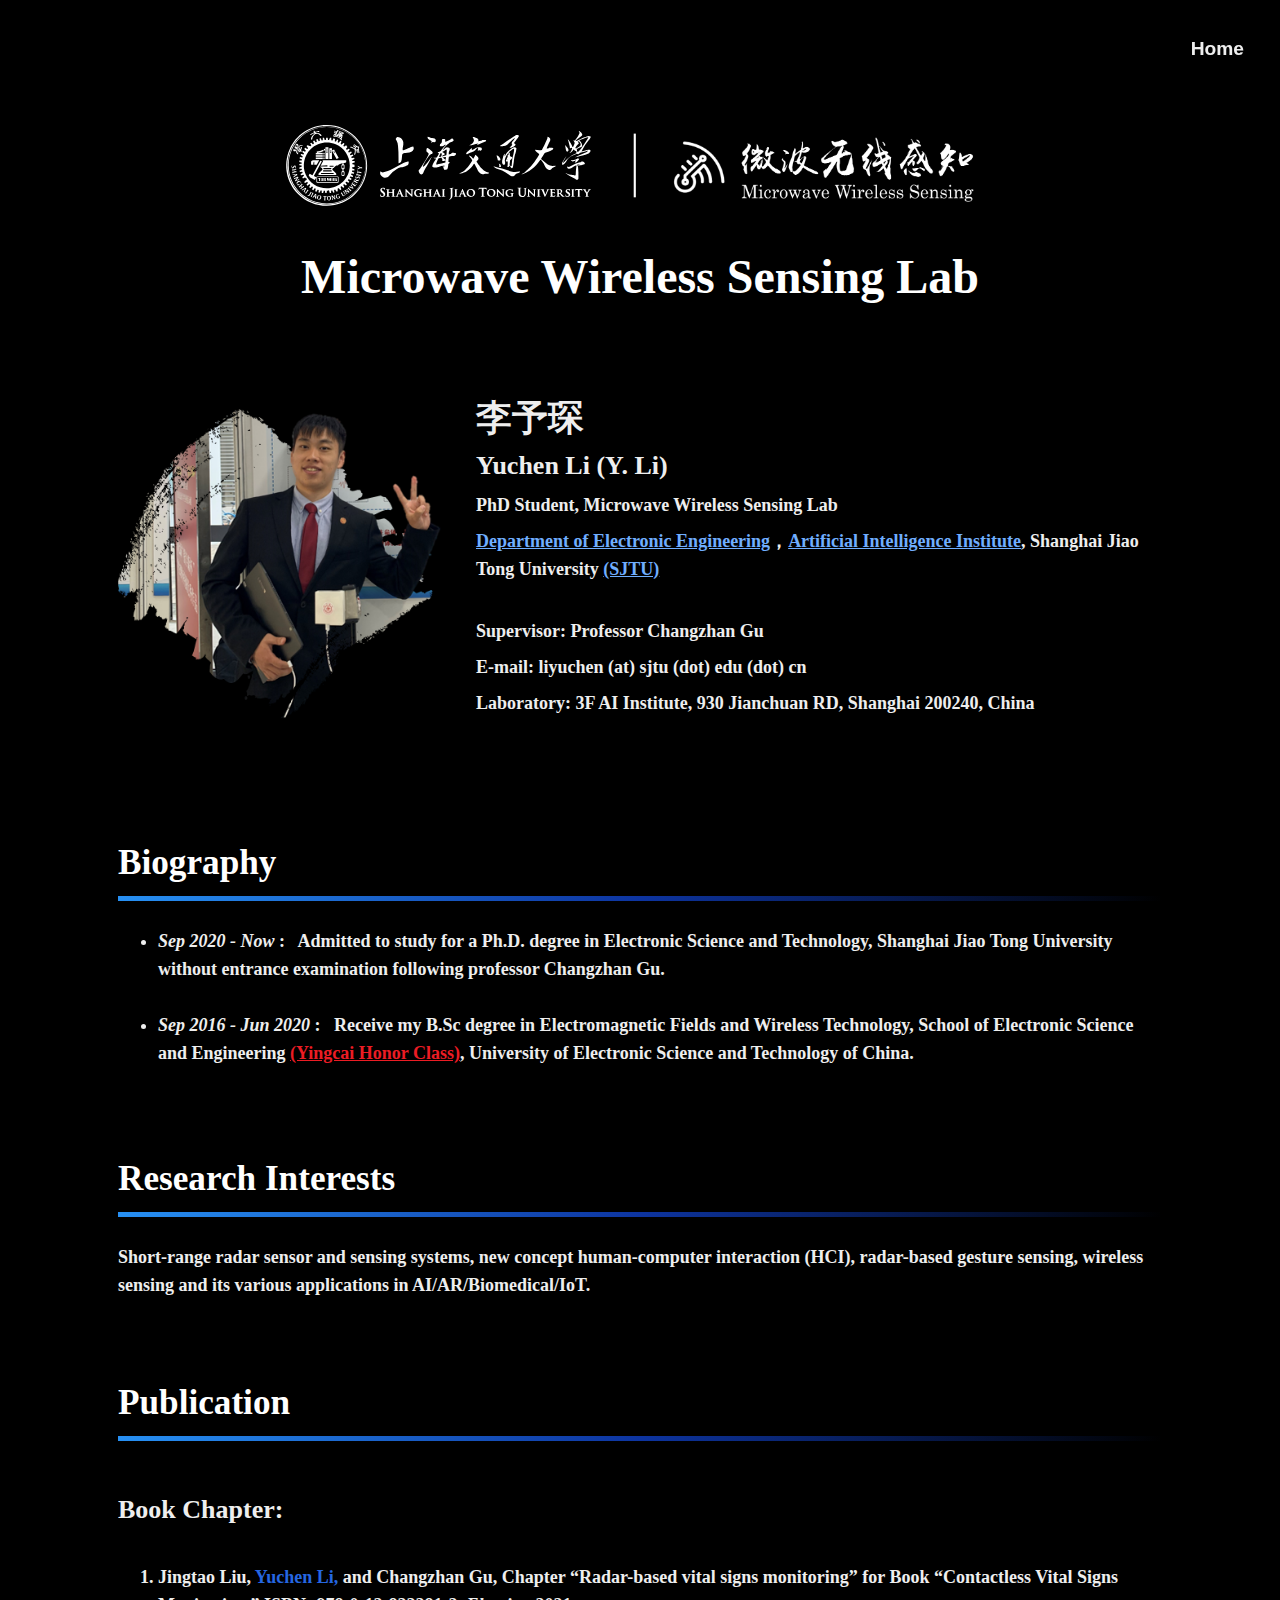
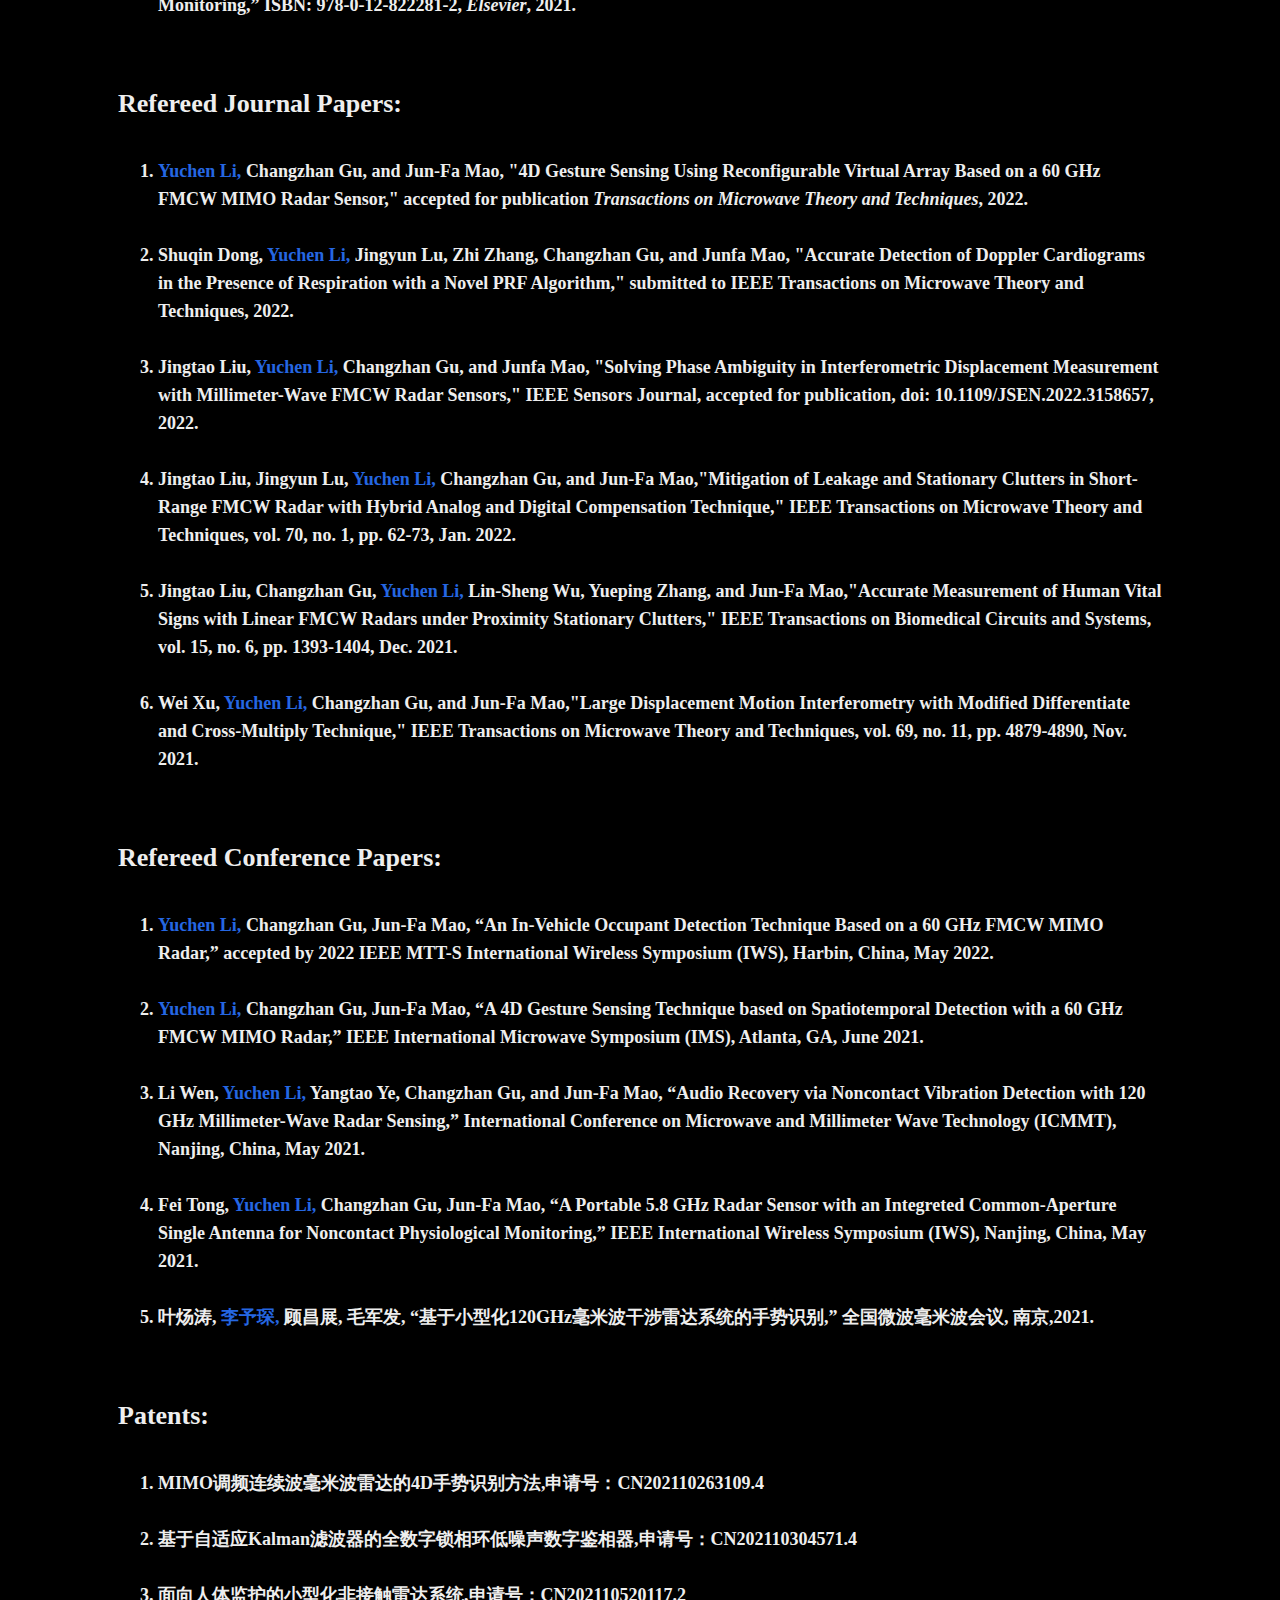
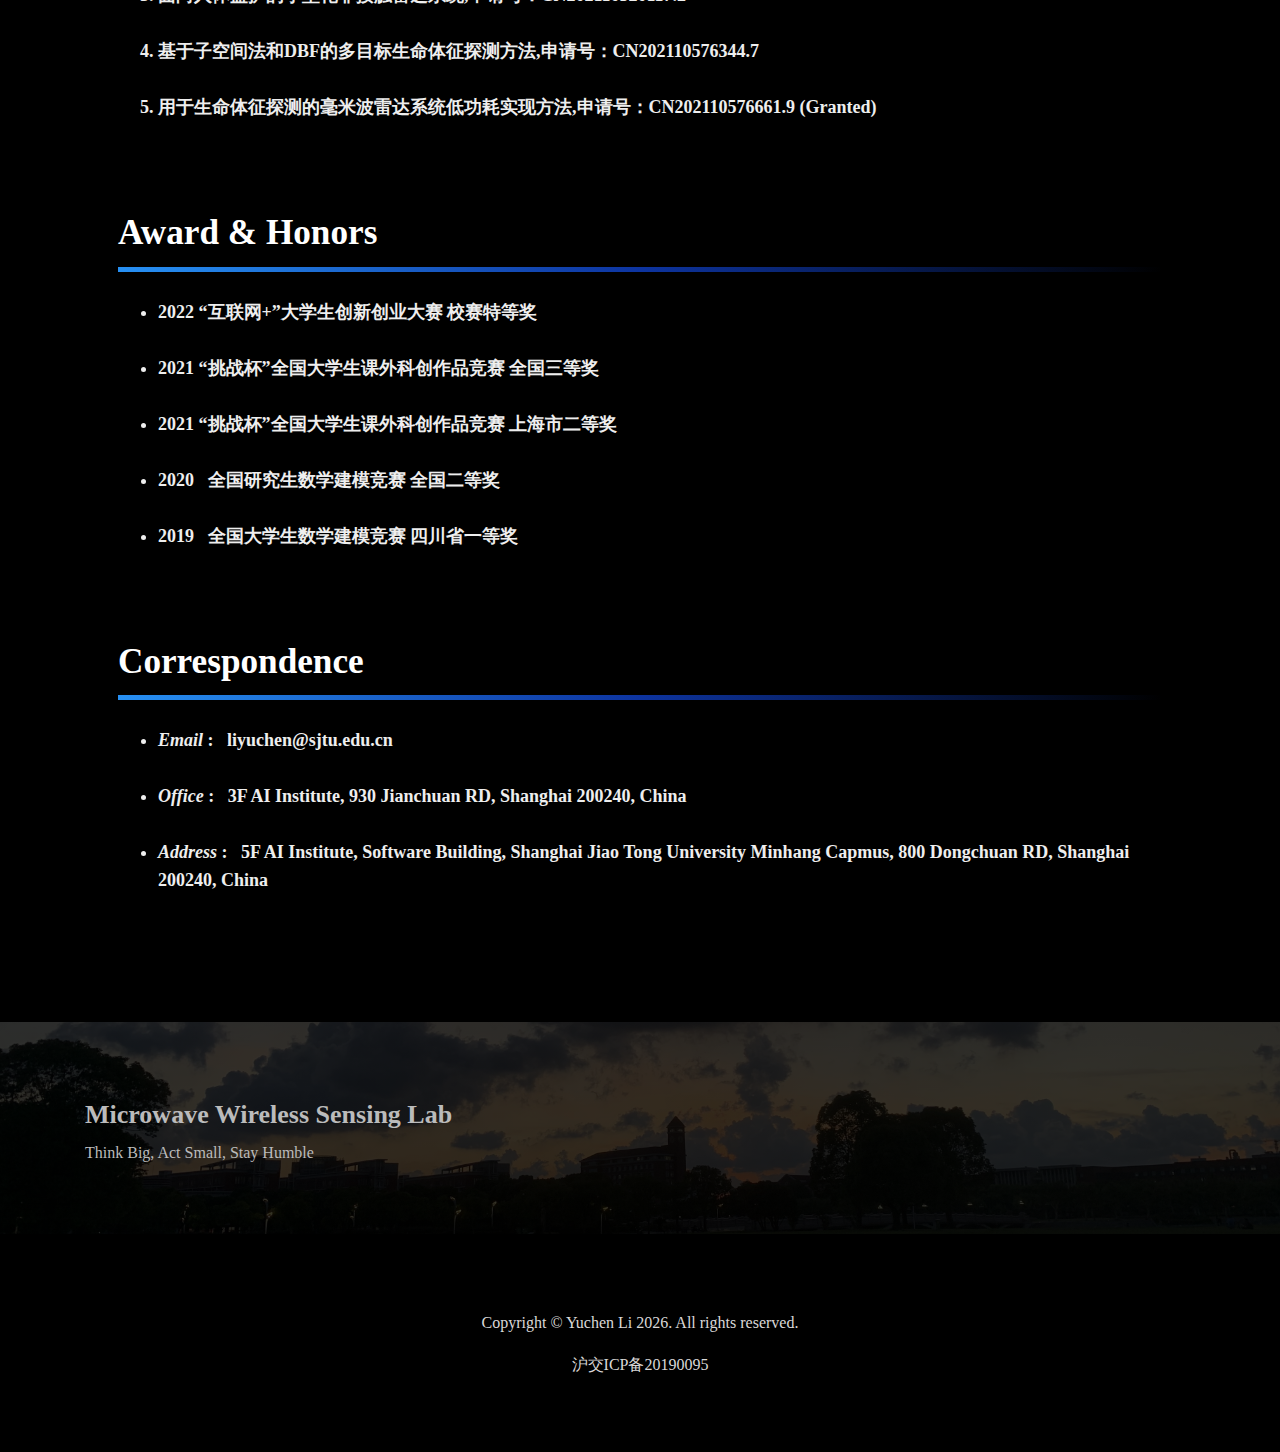
==== commit 9e416bfe: "Add files via upload" ====
--- a/index.html
+++ b/index.html
@@ -18,7 +18,7 @@
 	<meta property="og:type" content="article" />
 
     <!-- Website Title -->
-    <title>mmWSense - 李予琛</title>
+    <title>李予琛 @mmWSense</title>
     
     <!-- Styles -->
     <link href="https://fonts.googleapis.com/css?family=Montserrat:400,400i,600,700,700i&display=swap" rel="stylesheet">
@@ -29,7 +29,7 @@
 	<link href="css/styles.css" rel="stylesheet">
 	
 	<!-- Favicon  -->
-    <link rel="icon" href="images/logo/gu.ico">
+    <link rel="icon" href="images/logo/logo-li.ico">
 
     <!-- Animate style -->
     <link rel="stylesheet" href="https://cdnjs.cloudflare.com/ajax/libs/animate.css/4.1.1/animate.min.css"
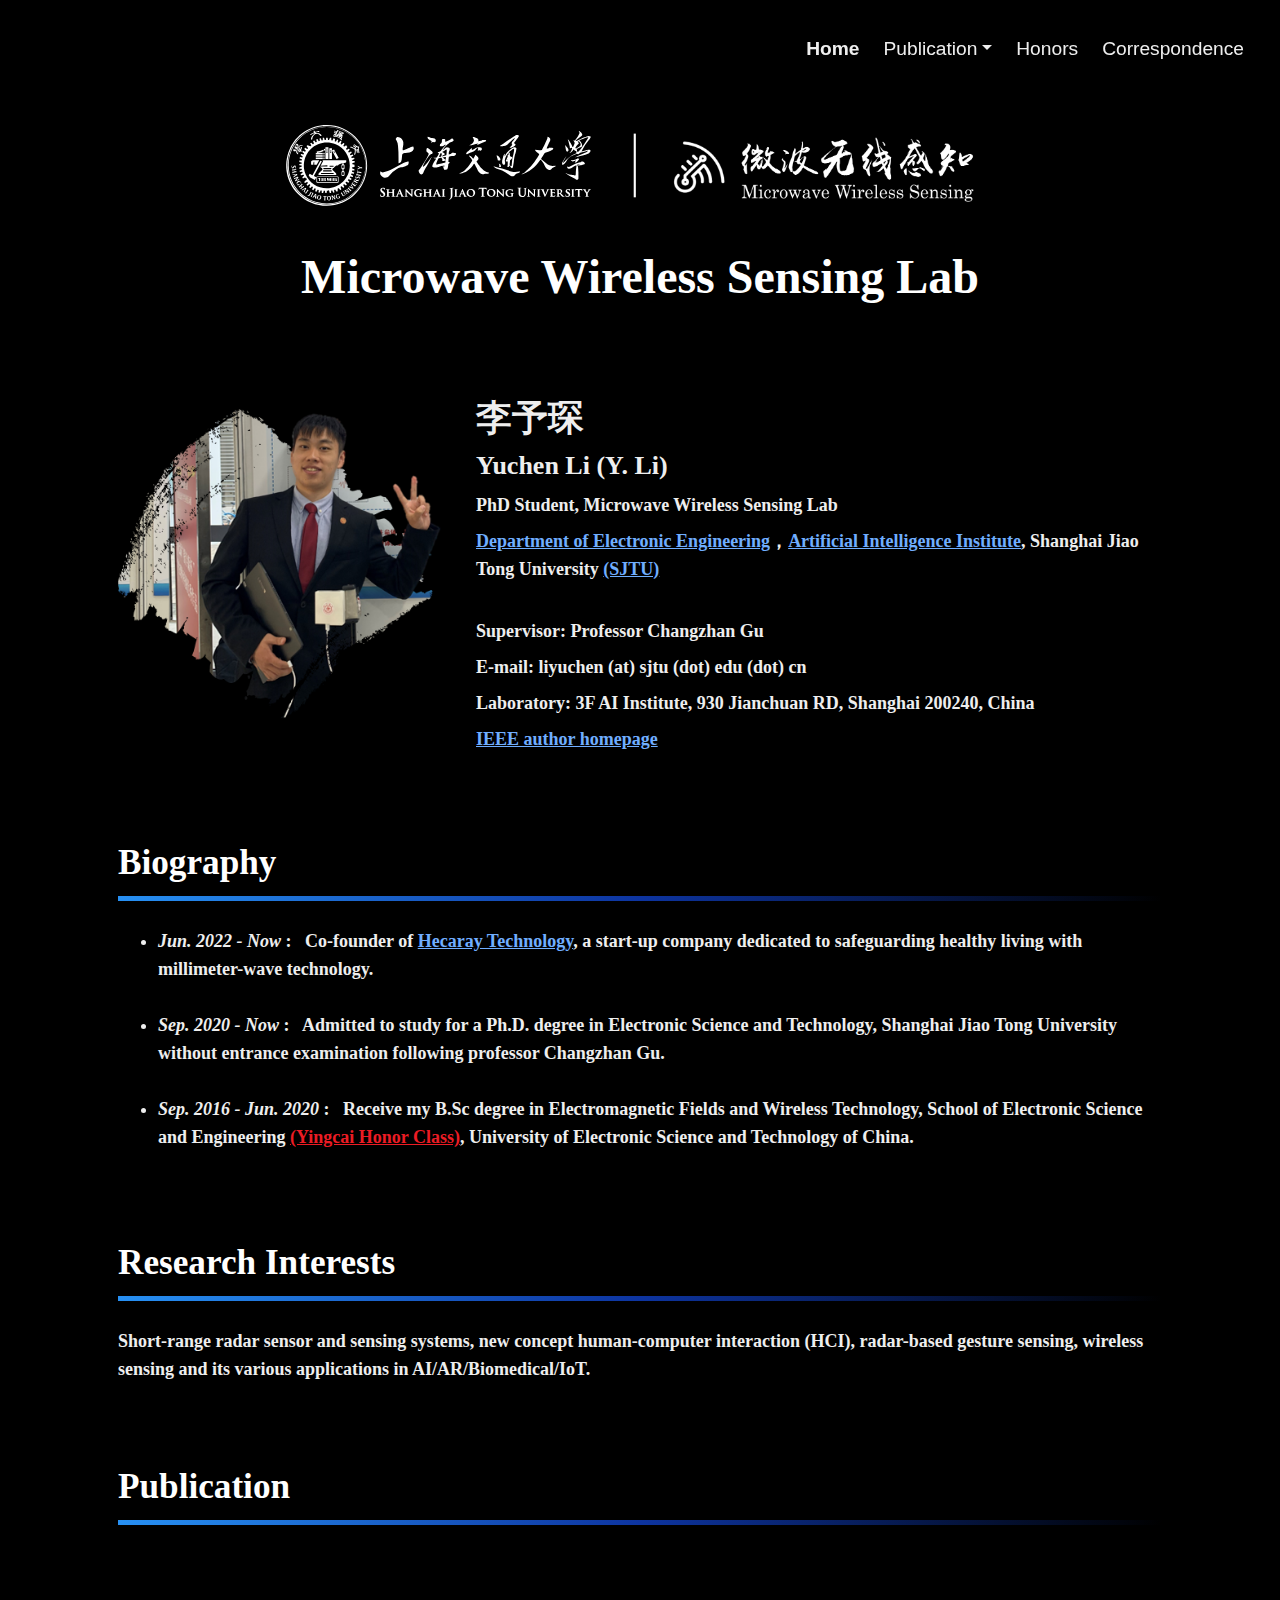
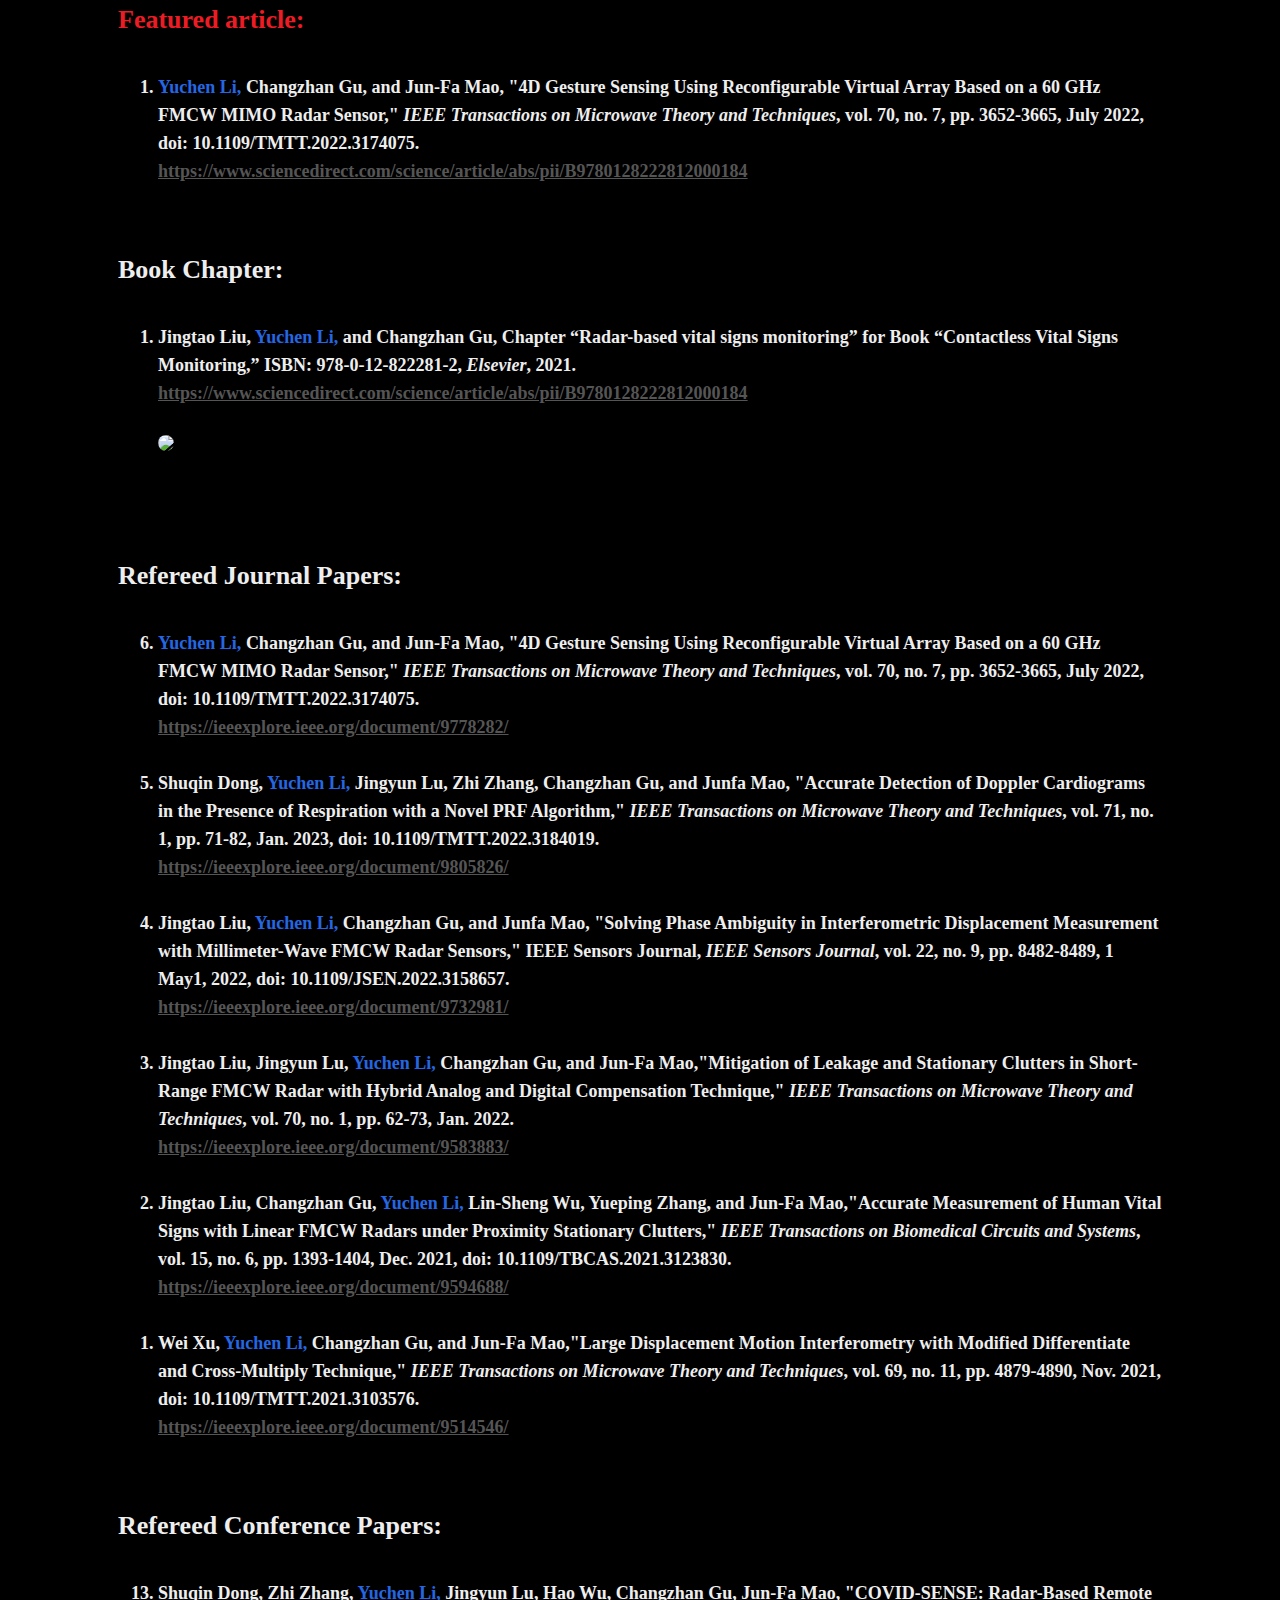
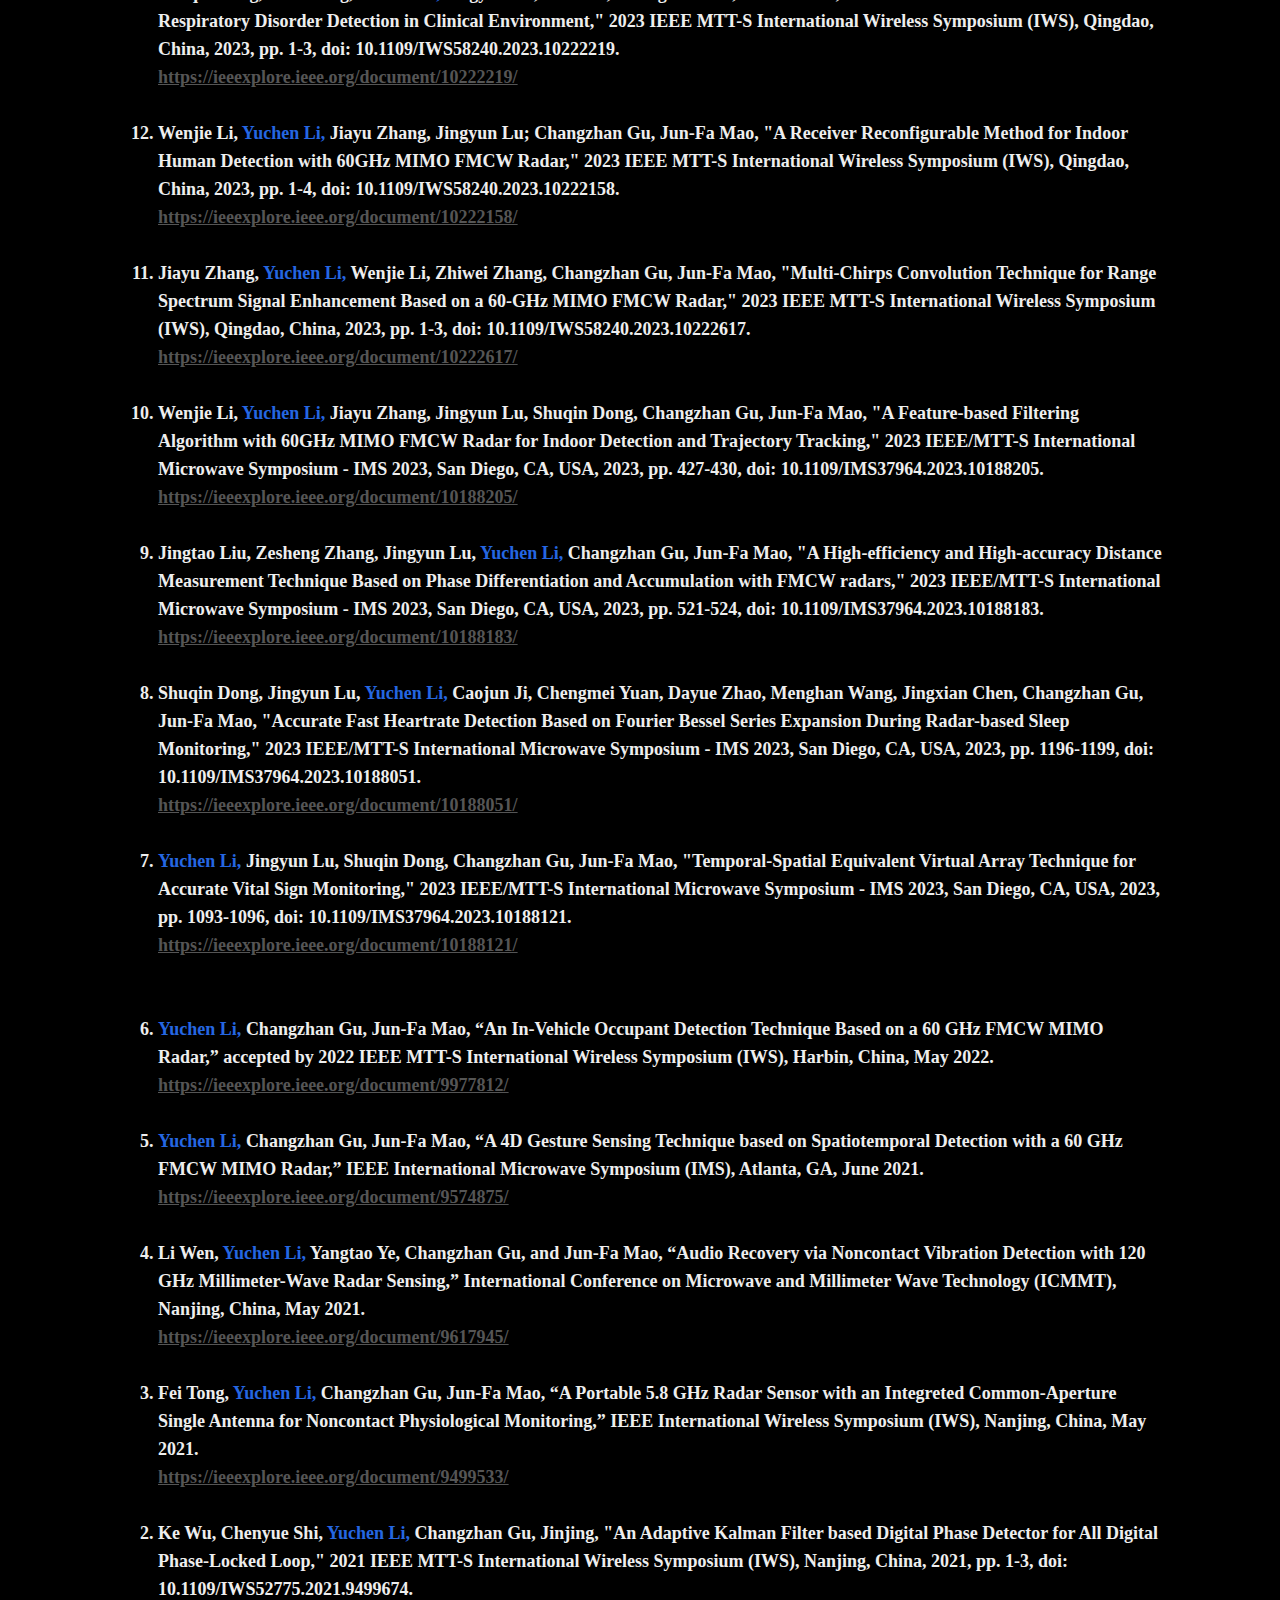
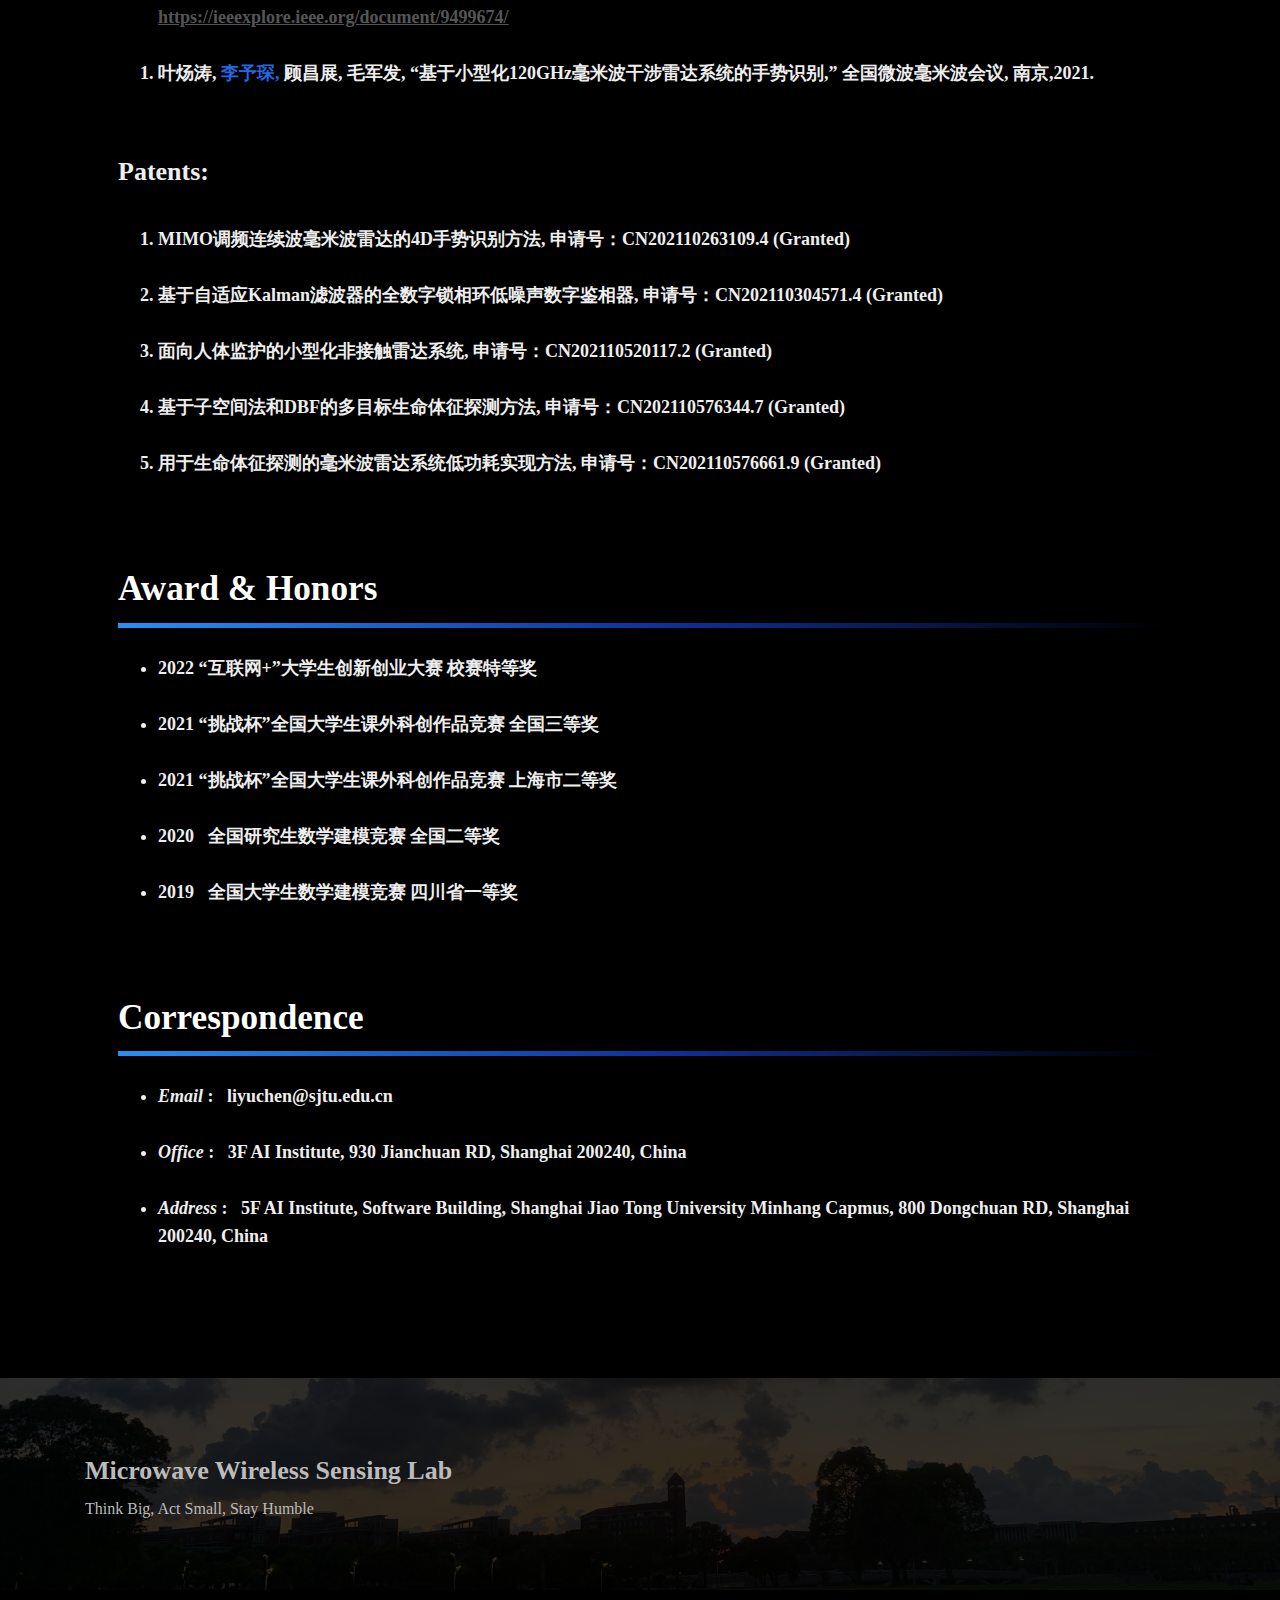
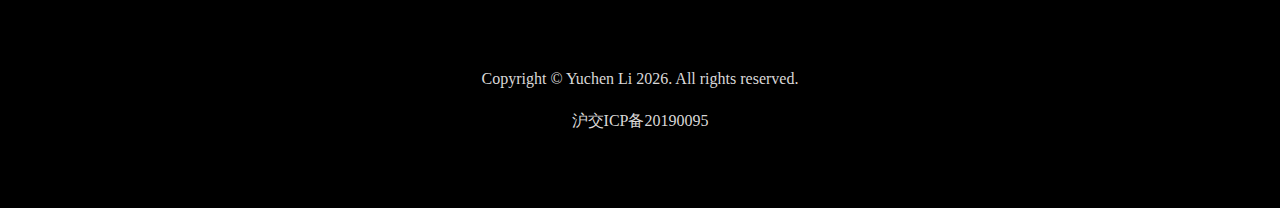
==== commit b21cb989: "update bio" ====
--- a/index.html
+++ b/index.html
@@ -71,40 +71,30 @@
         <div class="collapse navbar-collapse" id="navbarsExampleDefault">
             <ul class="navbar-nav ml-auto">
                 <li class="nav-item">
-                    <a class="nav-link page-scroll" href="https://changzhan.sjtu.edu.cn"><b>Home</b> <span class="sr-only">(current)</span></a>
-                </li>
-                <!-- <li class="nav-item">
-                    <a class="nav-link page-scroll" href="index_EN.html#instructor">Research</a>
+                    <a class="nav-link page-scroll" href="#Biography"><b>Home</b> <span class="sr-only">(current)</span></a>
                 </li>
                 <li class="nav-item dropdown">
-                    <a class="nav-link dropdown-toggle page-scroll" href="publication_EN.html" id="navbarDropdown" role="button" aria-haspopup="true" aria-expanded="false">Publication</a>
+                    <a class="nav-link dropdown-toggle page-scroll" href="#Publication" id="navbarDropdown" role="button" aria-haspopup="true" aria-expanded="false">Publication</a>
                     <div class="dropdown-menu" aria-labelledby="navbarDropdown">
-                        <a class="dropdown-item" href="publication_EN.html#Book"><span class="item-text">Book</a>
+                        <a class="dropdown-item" href="#Featured Article"><span class="item-text">Featured article</a>
                         <div class="dropdown-divider"></div>
-                        <a class="dropdown-item" href="publication_EN.html#Book Chapters"><span class="item-text">Book Chapters</a>
+                        <a class="dropdown-item" href="#Book Chapter"><span class="item-text">Book Chapters</a>
                         <div class="dropdown-divider"></div>
-                        <a class="dropdown-item" href="publication_EN.html#Refereed Journal Papers"><span class="item-text">Refereed Journal Papers</a>
+                        <a class="dropdown-item" href="#Refereed Journal Papers"><span class="item-text">Refereed Journal Papers</a>
                         <div class="dropdown-divider"></div>
-                        <a class="dropdown-item" href="publication_EN.html#Refereed Conference Papers"><span class="item-text">Refereed Conference Papers</a>
+                        <a class="dropdown-item" href="#Refereed Conference Papers"><span class="item-text">Refereed Conference Papers</a>
                         <div class="dropdown-divider"></div>
-                        <a class="dropdown-item" href="publication_EN.html#Patent"><span class="item-text">Patent / Invention</a>
+                        <a class="dropdown-item" href="#Patent"><span class="item-text">Patent / Invention</a>
                     </div>
                 </li>
                 <li class="nav-item">
-                    <a class="nav-link page-scroll" href="teaching_EN.html">Teaching</a>
+                    <a class="nav-link page-scroll" href="#Award">Honors</a>
                 </li>
                 <li class="nav-item dropdown">
-                    <a class="nav-link page-scroll" href="group_EN.html" ><font class="red"><b>People</b></font></a>
+                    <a class="nav-link page-scroll" href="#Correspondence" >Correspondence</a>
+                    <!--  红色的 -->
+                    <!-- <a class="nav-link page-scroll" href="group_EN.html" ><font class="red"><b>Correspondence</b></font></a> -->
                 </li>
-                <li class="nav-item">
-                    <a class="nav-link page-scroll" href="news_EN.html">News</a>
-                </li>
-                <li class="nav-item">
-                    <a class="nav-link page-scroll" href="MISC_EN.html">MISC</a>
-                </li>
-                <li class="nav-item">
-                    <a class="nav-link page-scroll" href="group_CN.html">中文</a>
-                </li> -->
 
                 <!-- Dropdown Menu -->          
                 <!-- <li class="nav-item dropdown">
@@ -192,16 +182,20 @@
                         <h2 class="white">李予琛</h2>
                         <h3 class="white">Yuchen Li (Y. Li)</h3>
                         <h5 class="white">PhD Student, Microwave Wireless Sensing Lab</h5>
-                        <h5 class="white"><a href="http://ee.sjtu.edu.cn/EN/Default.aspx" class="blue">Department of Electronic Engineering</a>，<a href="http://ai.sjtu.edu.cn/" class="blue">Artificial Intelligence Institute</a>, Shanghai Jiao Tong University <a href="http://www.sjtu.edu.cn" class="blue">(SJTU)</a> </h4>
+                        <h5 class="white"><a href="http://ee.sjtu.edu.cn/EN/Default.aspx" class="blue">Department of Electronic Engineering</a>，<a href="http://ai.sjtu.edu.cn/" class="blue">Artificial Intelligence Institute</a>, Shanghai Jiao Tong University <a href="http://www.sjtu.edu.cn" class="blue">(SJTU)</a> </h5>
                         <br>
-                        <h5 class="white">Supervisor: Professor Changzhan Gu</h4>
-                        <h5 class="white">E-mail: liyuchen (at) sjtu (dot) edu (dot) cn</h4>
-                        <h5 class="white">Laboratory: 3F AI Institute, 930 Jianchuan RD, Shanghai 200240, China</h4>
+                        <h5 class="white">Supervisor: Professor Changzhan Gu</h5>
+                        <h5 class="white">E-mail: liyuchen (at) sjtu (dot) edu (dot) cn</h5>
+                        <h5 class="white">Laboratory: 3F AI Institute, 930 Jianchuan RD, Shanghai 200240, China</h5>
+                        <h5 class="white"><a href="https://ieeexplore.ieee.org/author/37088936694" class="blue">IEEE author homepage</a></h5>
+
                     </div>
                 </div>
             </div> 
 
+            <!-- biography -->
             <br><br><br>
+            <div id="Biography"></div>
             <p class="h3title_white">
                 Biography
             </p>
@@ -216,10 +210,13 @@
                     <div class="text-container">
                         <h5 class="white">
                             <ul>
-                                <li><i>Sep 2020 - Now</i> :&nbsp;&nbsp; Admitted to study for a Ph.D. degree in Electronic Science and Technology, Shanghai Jiao Tong University without entrance examination following professor Changzhan Gu.
-                                </li>
-                                <br>
-                                <li><i>Sep 2016 - Jun 2020</i> :&nbsp;&nbsp; Receive my B.Sc degree in Electromagnetic Fields and Wireless Technology, School of Electronic Science and Engineering <a href="https://www.yingcai.uestc.edu.cn/" class="red">(Yingcai Honor Class)</a>, University of Electronic Science and Technology of China.
+                                <li><i>Jun. 2022 - Now</i> :&nbsp;&nbsp; Co-founder of <a href="http://hecaray.com" class="blue">Hecaray Technology</a>, a start-up company dedicated to safeguarding healthy living with millimeter-wave technology.
+                                </li>
+                                <br>
+                                <li><i>Sep. 2020 - Now</i> :&nbsp;&nbsp; Admitted to study for a Ph.D. degree in Electronic Science and Technology, Shanghai Jiao Tong University without entrance examination following professor Changzhan Gu.
+                                </li>
+                                <br>
+                                <li><i>Sep. 2016 - Jun. 2020</i> :&nbsp;&nbsp; Receive my B.Sc degree in Electromagnetic Fields and Wireless Technology, School of Electronic Science and Engineering <a href="https://www.yingcai.uestc.edu.cn/" class="red">(Yingcai Honor Class)</a>, University of Electronic Science and Technology of China.
                                 </li>
                             </ul>
                         </h5>
@@ -229,8 +226,9 @@
 
 
 
-
+            <div id="Research Interests"></div>
             <br><br><br>
+            
             <p class="h3title_white">
                 Research Interests
             </p>
@@ -254,8 +252,9 @@
 
 
 
-
+            <div id="Publication"></div>
             <br><br><br>
+            
             <p class="h3title_white">
                 Publication
             </p>
@@ -268,67 +267,148 @@
                 <div class="col-lg-12" align="left">
                     
                     <div class="text-container">
-                        <br>
+
+                        <!-- featured article -->
+                        <div id="Featured Article"></div>
+                        <br><br>
+                        <h3 class="red">Featured article:</h3>
+                        <h5 class="white">
+                            <ol reversed>
+                                <br>
+                                <li>
+                                <font class="deepblue">Yuchen Li,</font> Changzhan Gu, and Jun-Fa Mao, "4D Gesture Sensing Using Reconfigurable Virtual Array Based on a 60 GHz FMCW MIMO Radar Sensor," <i>IEEE Transactions on Microwave Theory and Techniques</i>, vol. 70, no. 7, pp. 3652-3665, July 2022, doi: 10.1109/TMTT.2022.3174075. 
+                                    <br><a href='https://www.sciencedirect.com/science/article/abs/pii/B9780128222812000184' class="deepgrey">https://www.sciencedirect.com/science/article/abs/pii/B9780128222812000184</a>
+                                </li>
+                            </ol>
+                        </h5>
+
+                        <!-- book chapter -->
+                        <div id="Book Chapter"></div>
+                        <br><br>
                         <h3 class="white">Book Chapter:</h3>
                         <h5 class="white">
-                            <ol>
+                            <ol reversed>
                                 <br>
                                 <li>Jingtao Liu, <font class="deepblue">Yuchen Li,</font> and Changzhan Gu, Chapter “Radar-based vital signs monitoring” for Book “Contactless Vital Signs Monitoring,” ISBN: 978-0-12-822281-2, <i>Elsevier</i>, 2021.
+                                    <br><a href='https://www.sciencedirect.com/science/article/abs/pii/B9780128222812000184' class="deepgrey">https://www.sciencedirect.com/science/article/abs/pii/B9780128222812000184</a>
+                                    <br>
+                                    <br>
+                                    <img src="images//publication/book_chapter/1.png" width="20%" class="animate__animated animate__fadeIn animate__slow animate__delay-1s">
                                 </li>
                             </ol>
                         </h5>
-
+                        
+                        <!-- refereed journal paper -->
+                        <div id="Refereed Journal Papers"></div>
                         <br><br>
                         <h3 class="white">Refereed Journal Papers:</h3>
                         <h5 class="white">
-                            <ol>
-                                <br>
-                                <li><font class="deepblue">Yuchen Li,</font> Changzhan Gu, and Jun-Fa Mao, "4D Gesture Sensing Using Reconfigurable Virtual Array Based on a 60 GHz FMCW MIMO Radar Sensor," accepted for publication <i> Transactions on Microwave Theory and Techniques</i>, 2022.
-                                </li>
-                                <br>
-                                <li>Shuqin Dong, <font class="deepblue">Yuchen Li,</font> Jingyun Lu, Zhi Zhang, Changzhan Gu, and Junfa Mao, "Accurate Detection of Doppler Cardiograms in the Presence of Respiration with a Novel PRF Algorithm," submitted to IEEE Transactions on Microwave Theory and Techniques, 2022.</li>
-                                <br>
-                                <li>Jingtao Liu, <font class="deepblue">Yuchen Li,</font> Changzhan Gu, and Junfa Mao, "Solving Phase Ambiguity in Interferometric Displacement Measurement with Millimeter-Wave FMCW Radar Sensors," IEEE Sensors Journal, accepted for publication, doi: 10.1109/JSEN.2022.3158657, 2022.</li>
-                                <br>
-                                <li>Jingtao Liu, Jingyun Lu, <font class="deepblue">Yuchen Li,</font> Changzhan Gu, and Jun-Fa Mao,"Mitigation of Leakage and Stationary Clutters in Short-Range FMCW Radar with Hybrid Analog and Digital Compensation Technique," IEEE Transactions on Microwave Theory and Techniques, vol. 70, no. 1, pp. 62-73, Jan. 2022.</li>
-                                <br>
-                                <li>Jingtao Liu, Changzhan Gu, <font class="deepblue">Yuchen Li,</font> Lin-Sheng Wu, Yueping Zhang, and Jun-Fa Mao,"Accurate Measurement of Human Vital Signs with Linear FMCW Radars under Proximity Stationary Clutters," IEEE Transactions on Biomedical Circuits and Systems, vol. 15, no. 6, pp. 1393-1404, Dec. 2021.</li>
-                                <br>
-                                <li>Wei Xu, <font class="deepblue">Yuchen Li,</font> Changzhan Gu, and Jun-Fa Mao,"Large Displacement Motion Interferometry with Modified Differentiate and Cross-Multiply Technique," IEEE Transactions on Microwave Theory and Techniques, vol. 69, no. 11, pp. 4879-4890, Nov. 2021.</li>
+                            <ol reversed>
+                                <br>
+                                <li><font class="deepblue">Yuchen Li,</font> Changzhan Gu, and Jun-Fa Mao, "4D Gesture Sensing Using Reconfigurable Virtual Array Based on a 60 GHz FMCW MIMO Radar Sensor," <i>IEEE Transactions on Microwave Theory and Techniques</i>, vol. 70, no. 7, pp. 3652-3665, July 2022, doi: 10.1109/TMTT.2022.3174075. 
+                                    <br><a href='https://ieeexplore.ieee.org/document/9778282/' class="deepgrey">https://ieeexplore.ieee.org/document/9778282/</a>
+                                </li>
+                                <br>
+                                <li>Shuqin Dong, <font class="deepblue">Yuchen Li,</font> Jingyun Lu, Zhi Zhang, Changzhan Gu, and Junfa Mao, "Accurate Detection of Doppler Cardiograms in the Presence of Respiration with a Novel PRF Algorithm," <i>IEEE Transactions on Microwave Theory and Techniques</i>, vol. 71, no. 1, pp. 71-82, Jan. 2023, doi: 10.1109/TMTT.2022.3184019. 
+                                    <br><a href='https://ieeexplore.ieee.org/document/9805826/' class="deepgrey">https://ieeexplore.ieee.org/document/9805826/</a>
+                                </li>
+                                <br>
+                                <li>Jingtao Liu, <font class="deepblue">Yuchen Li,</font> Changzhan Gu, and Junfa Mao, "Solving Phase Ambiguity in Interferometric Displacement Measurement with Millimeter-Wave FMCW Radar Sensors," IEEE Sensors Journal, <i>IEEE Sensors Journal</i>, vol. 22, no. 9, pp. 8482-8489, 1 May1, 2022, doi: 10.1109/JSEN.2022.3158657. 
+                                    <br><a href='https://ieeexplore.ieee.org/document/9732981/' class="deepgrey">https://ieeexplore.ieee.org/document/9732981/</a>
+                                </li>
+                                <br>
+                                <li>Jingtao Liu, Jingyun Lu, <font class="deepblue">Yuchen Li,</font> Changzhan Gu, and Jun-Fa Mao,"Mitigation of Leakage and Stationary Clutters in Short-Range FMCW Radar with Hybrid Analog and Digital Compensation Technique," <i>IEEE Transactions on Microwave Theory and Techniques</i>, vol. 70, no. 1, pp. 62-73, Jan. 2022. 
+                                    <br><a href='https://ieeexplore.ieee.org/document/9583883/' class="deepgrey">https://ieeexplore.ieee.org/document/9583883/</a>
+                                </li>
+                                <br>
+                                <li>Jingtao Liu, Changzhan Gu, <font class="deepblue">Yuchen Li,</font> Lin-Sheng Wu, Yueping Zhang, and Jun-Fa Mao,"Accurate Measurement of Human Vital Signs with Linear FMCW Radars under Proximity Stationary Clutters," <i>IEEE Transactions on Biomedical Circuits and Systems</i>, vol. 15, no. 6, pp. 1393-1404, Dec. 2021, doi: 10.1109/TBCAS.2021.3123830. 
+                                    <br><a href='https://ieeexplore.ieee.org/document/9594688/' class="deepgrey">https://ieeexplore.ieee.org/document/9594688/</a>
+                                </li>
+                                <br>
+                                <li>Wei Xu, <font class="deepblue">Yuchen Li,</font> Changzhan Gu, and Jun-Fa Mao,"Large Displacement Motion Interferometry with Modified Differentiate and Cross-Multiply Technique," <i>IEEE Transactions on Microwave Theory and Techniques</i>, vol. 69, no. 11, pp. 4879-4890, Nov. 2021, doi: 10.1109/TMTT.2021.3103576. 
+                                    <br><a href='https://ieeexplore.ieee.org/document/9514546/' class="deepgrey">https://ieeexplore.ieee.org/document/9514546/</a>
+                                </li>
                             </ol>
                         </h5>
-
+                        
+                        <!-- refereed conference paper -->
+                        <div id="Refereed Conference Papers"></div>
                         <br><br>
                         <h3 class="white">Refereed Conference Papers:</h3>
                         <h5 class="white">
-                            <ol>
-                                <br>
-                                <li><font class="deepblue">Yuchen Li,</font> Changzhan Gu, Jun-Fa Mao, “An In-Vehicle Occupant Detection Technique Based on a 60 GHz FMCW MIMO Radar,” accepted by 2022 IEEE MTT-S International Wireless Symposium (IWS), Harbin, China, May 2022.</li>
-                                <br>
-                                <li><font class="deepblue">Yuchen Li,</font> Changzhan Gu, Jun-Fa Mao, “A 4D Gesture Sensing Technique based on Spatiotemporal Detection with a 60 GHz FMCW MIMO Radar,” IEEE International Microwave Symposium (IMS), Atlanta, GA, June 2021.</li>
-                                <br>
-                                <li>Li Wen, <font class="deepblue">Yuchen Li,</font> Yangtao Ye, Changzhan Gu, and Jun-Fa Mao, “Audio Recovery via Noncontact Vibration Detection with 120 GHz Millimeter-Wave Radar Sensing,” International Conference on Microwave and Millimeter Wave Technology (ICMMT), Nanjing, China, May 2021.</li>
-                                <br>
-                                <li>Fei Tong, <font class="deepblue">Yuchen Li,</font> Changzhan Gu, Jun-Fa Mao, “A Portable 5.8 GHz Radar Sensor with an Integreted Common-Aperture Single Antenna for Noncontact Physiological Monitoring,” IEEE International Wireless Symposium (IWS), Nanjing, China, May 2021.</li>
-                                <br>
-                                <li>叶炀涛, <font class="deepblue">李予琛,</font> 顾昌展, 毛军发, “基于小型化120GHz毫米波干涉雷达系统的手势识别,” 全国微波毫米波会议, 南京,2021.</li>
+                            <ol reversed>
+                                <br>
+                                <li>Shuqin Dong, Zhi Zhang, <font class="deepblue">Yuchen Li,</font> Jingyun Lu, Hao Wu, Changzhan Gu, Jun-Fa Mao, "COVID-SENSE: Radar-Based Remote Respiratory Disorder Detection in Clinical Environment," 2023 IEEE MTT-S International Wireless Symposium (IWS), Qingdao, China, 2023, pp. 1-3, doi: 10.1109/IWS58240.2023.10222219.
+                                    <br><a href='https://ieeexplore.ieee.org/document/10222219/' class="deepgrey">https://ieeexplore.ieee.org/document/10222219/</a>
+                                </li>
+                                <br>
+                                <li>Wenjie Li, <font class="deepblue">Yuchen Li,</font> Jiayu Zhang, Jingyun Lu;
+                                    Changzhan Gu, Jun-Fa Mao, "A Receiver Reconfigurable Method for Indoor Human Detection with 60GHz MIMO FMCW Radar," 2023 IEEE MTT-S International Wireless Symposium (IWS), Qingdao, China, 2023, pp. 1-4, doi: 10.1109/IWS58240.2023.10222158.
+                                    <br><a href='https://ieeexplore.ieee.org/document/10222158/' class="deepgrey">https://ieeexplore.ieee.org/document/10222158/</a>
+                                </li>
+                                <br>
+                                <li>Jiayu Zhang, <font class="deepblue">Yuchen Li,</font> Wenjie Li, Zhiwei Zhang, Changzhan Gu, Jun-Fa Mao, "Multi-Chirps Convolution Technique for Range Spectrum Signal Enhancement Based on a 60-GHz MIMO FMCW Radar," 2023 IEEE MTT-S International Wireless Symposium (IWS), Qingdao, China, 2023, pp. 1-3, doi: 10.1109/IWS58240.2023.10222617.
+                                    <br><a href='https://ieeexplore.ieee.org/document/10222617/' class="deepgrey">https://ieeexplore.ieee.org/document/10222617/</a>
+                                </li>
+                                <br>
+                                <li>Wenjie Li, <font class="deepblue">Yuchen Li,</font> Jiayu Zhang, Jingyun Lu, Shuqin Dong, Changzhan Gu, Jun-Fa Mao, "A Feature-based Filtering Algorithm with 60GHz MIMO FMCW Radar for Indoor Detection and Trajectory Tracking," 2023 IEEE/MTT-S International Microwave Symposium - IMS 2023, San Diego, CA, USA, 2023, pp. 427-430, doi: 10.1109/IMS37964.2023.10188205.
+                                    <br><a href='https://ieeexplore.ieee.org/document/10188205/' class="deepgrey">https://ieeexplore.ieee.org/document/10188205/</a>
+                                </li>
+                                <br>
+                                <li>Jingtao Liu, Zesheng Zhang, Jingyun Lu, <font class="deepblue">Yuchen Li,</font> Changzhan Gu, Jun-Fa Mao, "A High-efficiency and High-accuracy Distance Measurement Technique Based on Phase Differentiation and Accumulation with FMCW radars," 2023 IEEE/MTT-S International Microwave Symposium - IMS 2023, San Diego, CA, USA, 2023, pp. 521-524, doi: 10.1109/IMS37964.2023.10188183.
+                                    <br><a href='https://ieeexplore.ieee.org/document/10188183/' class="deepgrey">https://ieeexplore.ieee.org/document/10188183/</a>
+                                </li>
+                                <br>
+                                <li>Shuqin Dong, Jingyun Lu, <font class="deepblue">Yuchen Li,</font> Caojun Ji, Chengmei Yuan, Dayue Zhao, Menghan Wang, Jingxian Chen, Changzhan Gu, Jun-Fa Mao, "Accurate Fast Heartrate Detection Based on Fourier Bessel Series Expansion During Radar-based Sleep Monitoring," 2023 IEEE/MTT-S International Microwave Symposium - IMS 2023, San Diego, CA, USA, 2023, pp. 1196-1199, doi: 10.1109/IMS37964.2023.10188051.
+                                    <br><a href='https://ieeexplore.ieee.org/document/10188051/' class="deepgrey">https://ieeexplore.ieee.org/document/10188051/</a>
+                                </li>
+                                <br>
+                                <li><font class="deepblue">Yuchen Li,</font> Jingyun Lu, Shuqin Dong, Changzhan Gu, Jun-Fa Mao, "Temporal-Spatial Equivalent Virtual Array Technique for Accurate Vital Sign Monitoring," 2023 IEEE/MTT-S International Microwave Symposium - IMS 2023, San Diego, CA, USA, 2023, pp. 1093-1096, doi: 10.1109/IMS37964.2023.10188121.
+                                    <br><a href='https://ieeexplore.ieee.org/document/10188121/' class="deepgrey">https://ieeexplore.ieee.org/document/10188121/</a>
+                                </li>
+                                <br>
+
+                                <br>
+                                <li><font class="deepblue">Yuchen Li,</font> Changzhan Gu, Jun-Fa Mao, “An In-Vehicle Occupant Detection Technique Based on a 60 GHz FMCW MIMO Radar,” accepted by 2022 IEEE MTT-S International Wireless Symposium (IWS), Harbin, China, May 2022.
+                                    <br><a href='https://ieeexplore.ieee.org/document/9977812/' class="deepgrey">https://ieeexplore.ieee.org/document/9977812/</a>
+                                </li>
+                                <br>
+                                <li><font class="deepblue">Yuchen Li,</font> Changzhan Gu, Jun-Fa Mao, “A 4D Gesture Sensing Technique based on Spatiotemporal Detection with a 60 GHz FMCW MIMO Radar,” IEEE International Microwave Symposium (IMS), Atlanta, GA, June 2021.
+                                    <br><a href='https://ieeexplore.ieee.org/document/9574875/' class="deepgrey">https://ieeexplore.ieee.org/document/9574875/</a>
+                                </li>
+                                <br>
+                                <li>Li Wen, <font class="deepblue">Yuchen Li,</font> Yangtao Ye, Changzhan Gu, and Jun-Fa Mao, “Audio Recovery via Noncontact Vibration Detection with 120 GHz Millimeter-Wave Radar Sensing,” International Conference on Microwave and Millimeter Wave Technology (ICMMT), Nanjing, China, May 2021.
+                                    <br><a href='https://ieeexplore.ieee.org/document/9617945/' class="deepgrey">https://ieeexplore.ieee.org/document/9617945/</a>
+                                </li>
+                                <br>
+                                <li>Fei Tong, <font class="deepblue">Yuchen Li,</font> Changzhan Gu, Jun-Fa Mao, “A Portable 5.8 GHz Radar Sensor with an Integreted Common-Aperture Single Antenna for Noncontact Physiological Monitoring,” IEEE International Wireless Symposium (IWS), Nanjing, China, May 2021.
+                                    <br><a href='https://ieeexplore.ieee.org/document/9499533/' class="deepgrey">https://ieeexplore.ieee.org/document/9499533/</a>
+                                </li>
+                                <br>
+                                <li>Ke Wu, Chenyue Shi, <font class="deepblue">Yuchen Li,</font> Changzhan Gu, Jinjing, "An Adaptive Kalman Filter based Digital Phase Detector for All Digital Phase-Locked Loop," 2021 IEEE MTT-S International Wireless Symposium (IWS), Nanjing, China, 2021, pp. 1-3, doi: 10.1109/IWS52775.2021.9499674.
+                                    <br><a href='https://ieeexplore.ieee.org/document/9499674/' class="deepgrey">https://ieeexplore.ieee.org/document/9499674/</a>
+                                </li>
+                                <br>
+                                <li>叶炀涛, <font class="deepblue">李予琛,</font> 顾昌展, 毛军发, “基于小型化120GHz毫米波干涉雷达系统的手势识别,” 全国微波毫米波会议, 南京,2021.
+                                </li>
                             </ol>
                         </h5>
 
+                        <div id="Patent"></div>
                         <br><br>
                         <h3 class="white">Patents:</h3>
                             <h5 class="white">
                                 <ol>
                                     <br>
-                                    <li>MIMO调频连续波毫米波雷达的4D手势识别方法,申请号：CN202110263109.4</li>
+                                    <li>MIMO调频连续波毫米波雷达的4D手势识别方法, 申请号：CN202110263109.4 (Granted)</li>
                                     <br>
-                                    <li>基于自适应Kalman滤波器的全数字锁相环低噪声数字鉴相器,申请号：CN202110304571.4</li>
+                                    <li>基于自适应Kalman滤波器的全数字锁相环低噪声数字鉴相器, 申请号：CN202110304571.4 (Granted)</li>
                                     <br>
-                                    <li> 面向人体监护的小型化非接触雷达系统,申请号：CN202110520117.2</li>
+                                    <li> 面向人体监护的小型化非接触雷达系统, 申请号：CN202110520117.2 (Granted)</li>
                                     <br>
-                                    <li>基于子空间法和DBF的多目标生命体征探测方法,申请号：CN202110576344.7</li>
+                                    <li>基于子空间法和DBF的多目标生命体征探测方法, 申请号：CN202110576344.7 (Granted)</li>
                                     <br>
-                                    <li>用于生命体征探测的毫米波雷达系统低功耗实现方法,申请号：CN202110576661.9 (Granted)</li>
+                                    <li>用于生命体征探测的毫米波雷达系统低功耗实现方法, 申请号：CN202110576661.9 (Granted)</li>
                                 </ol>
                             </h5>
                     </div>
@@ -337,8 +417,9 @@
 
 
 
-            
+            <div id="Award"></div>
             <br><br><br>
+            
             <p class="h3title_white">
                 Award & Honors
             </p>
@@ -377,8 +458,9 @@
 
 
 
-
+            <div id="Correspondence"></div>
             <br><br><br>
+            
             <p class="h3title_white">
                 Correspondence
             </p>
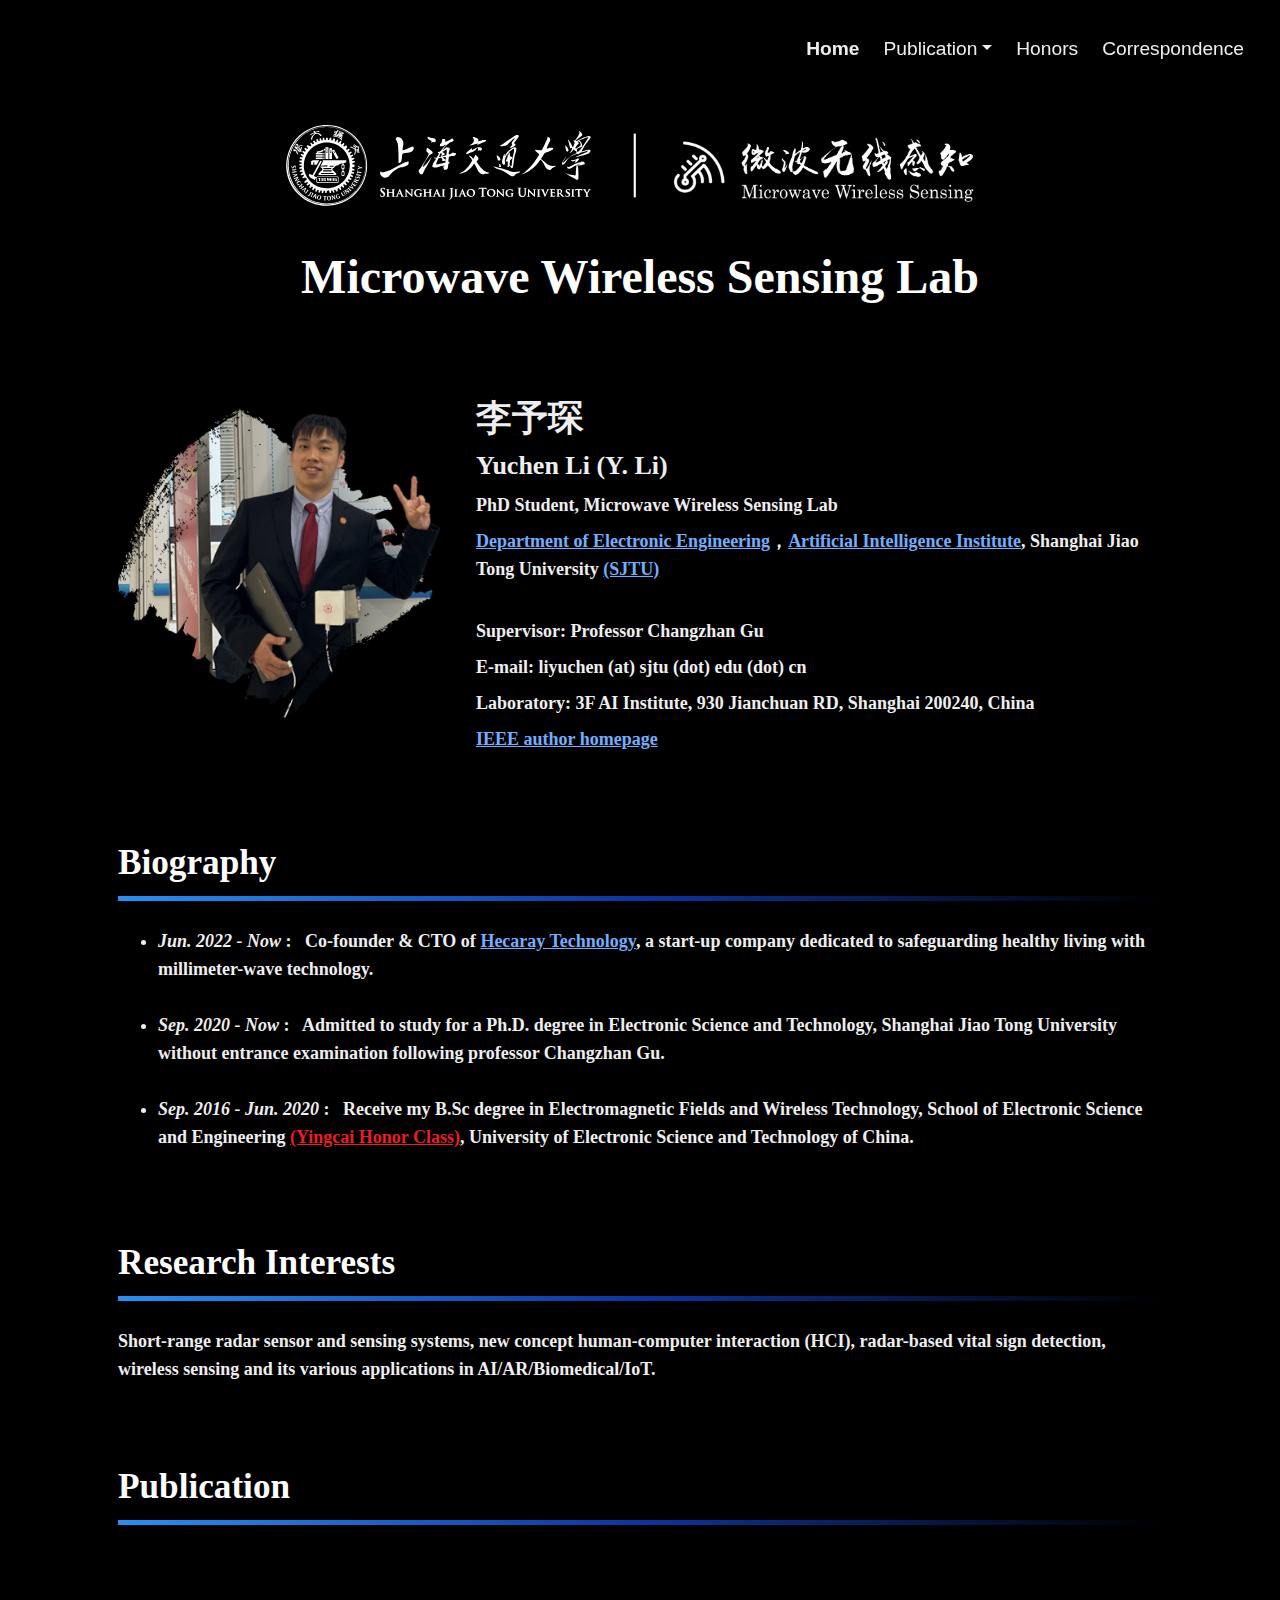
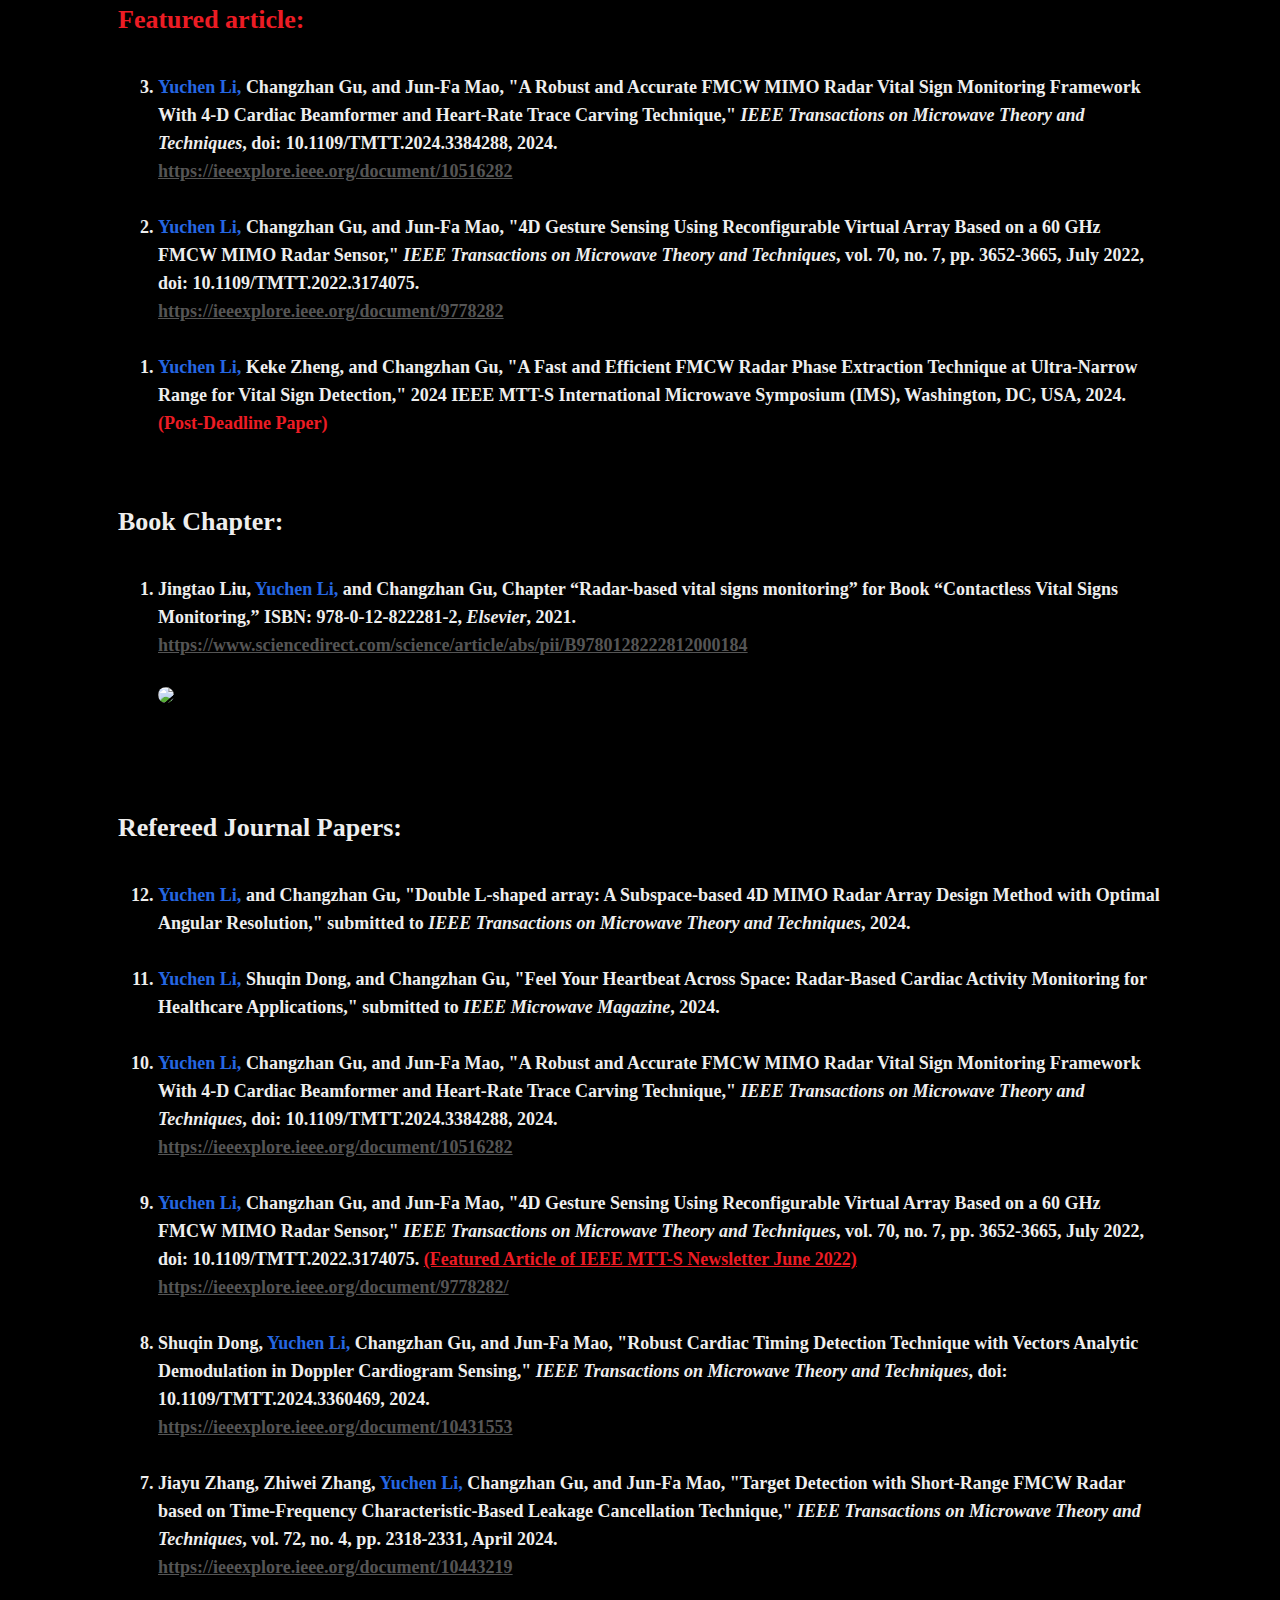
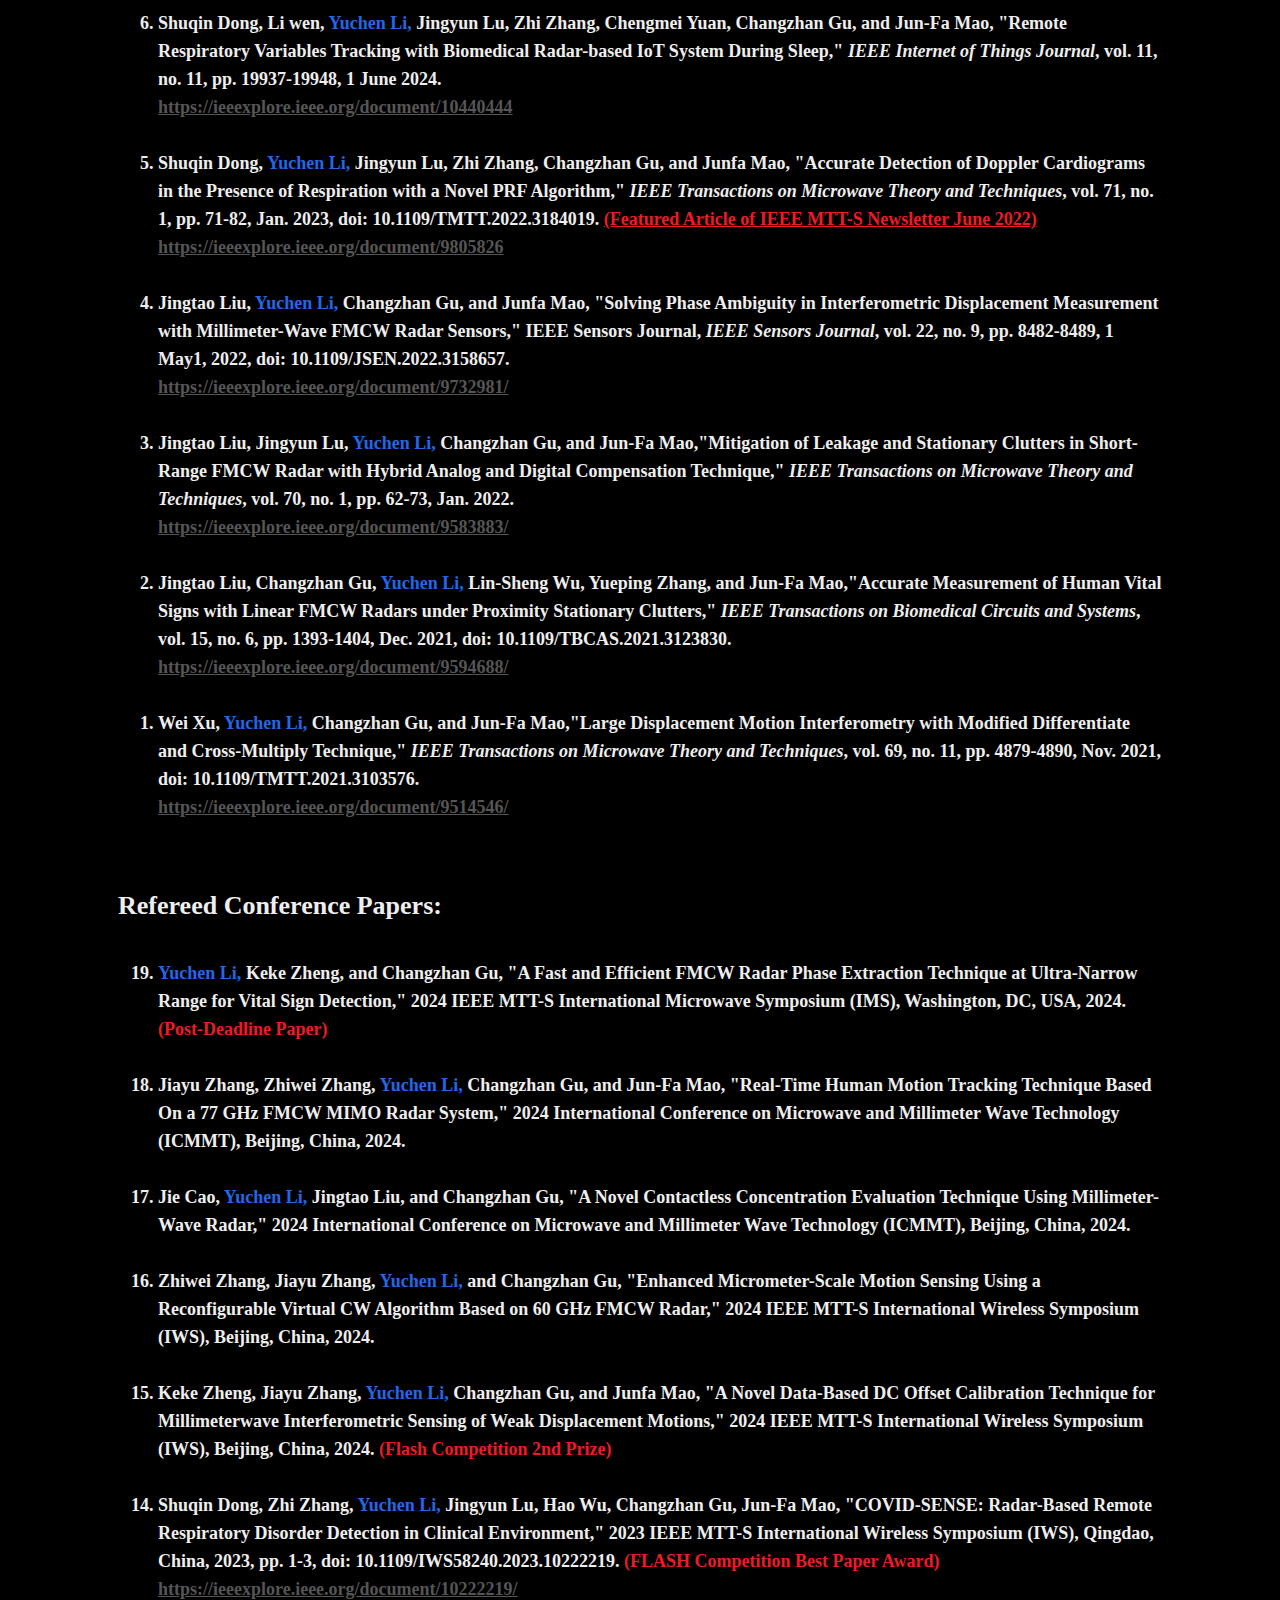
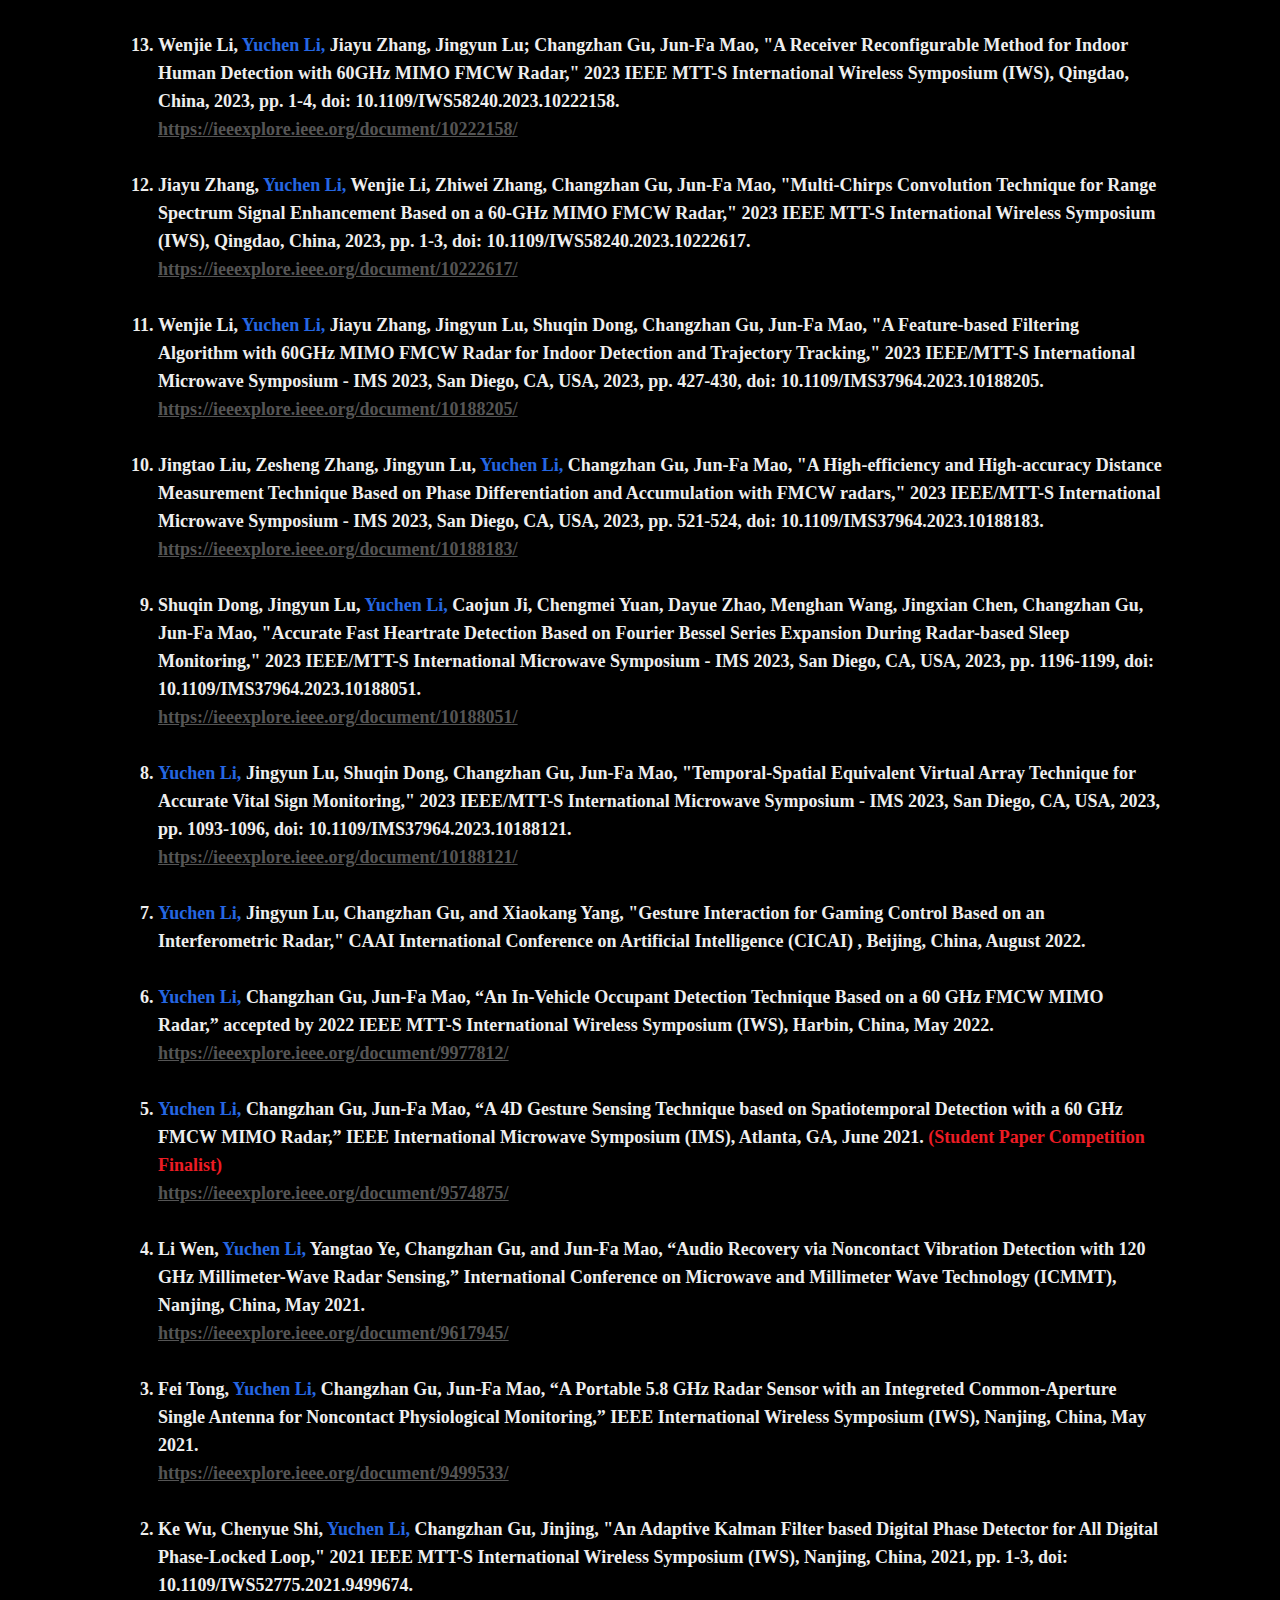
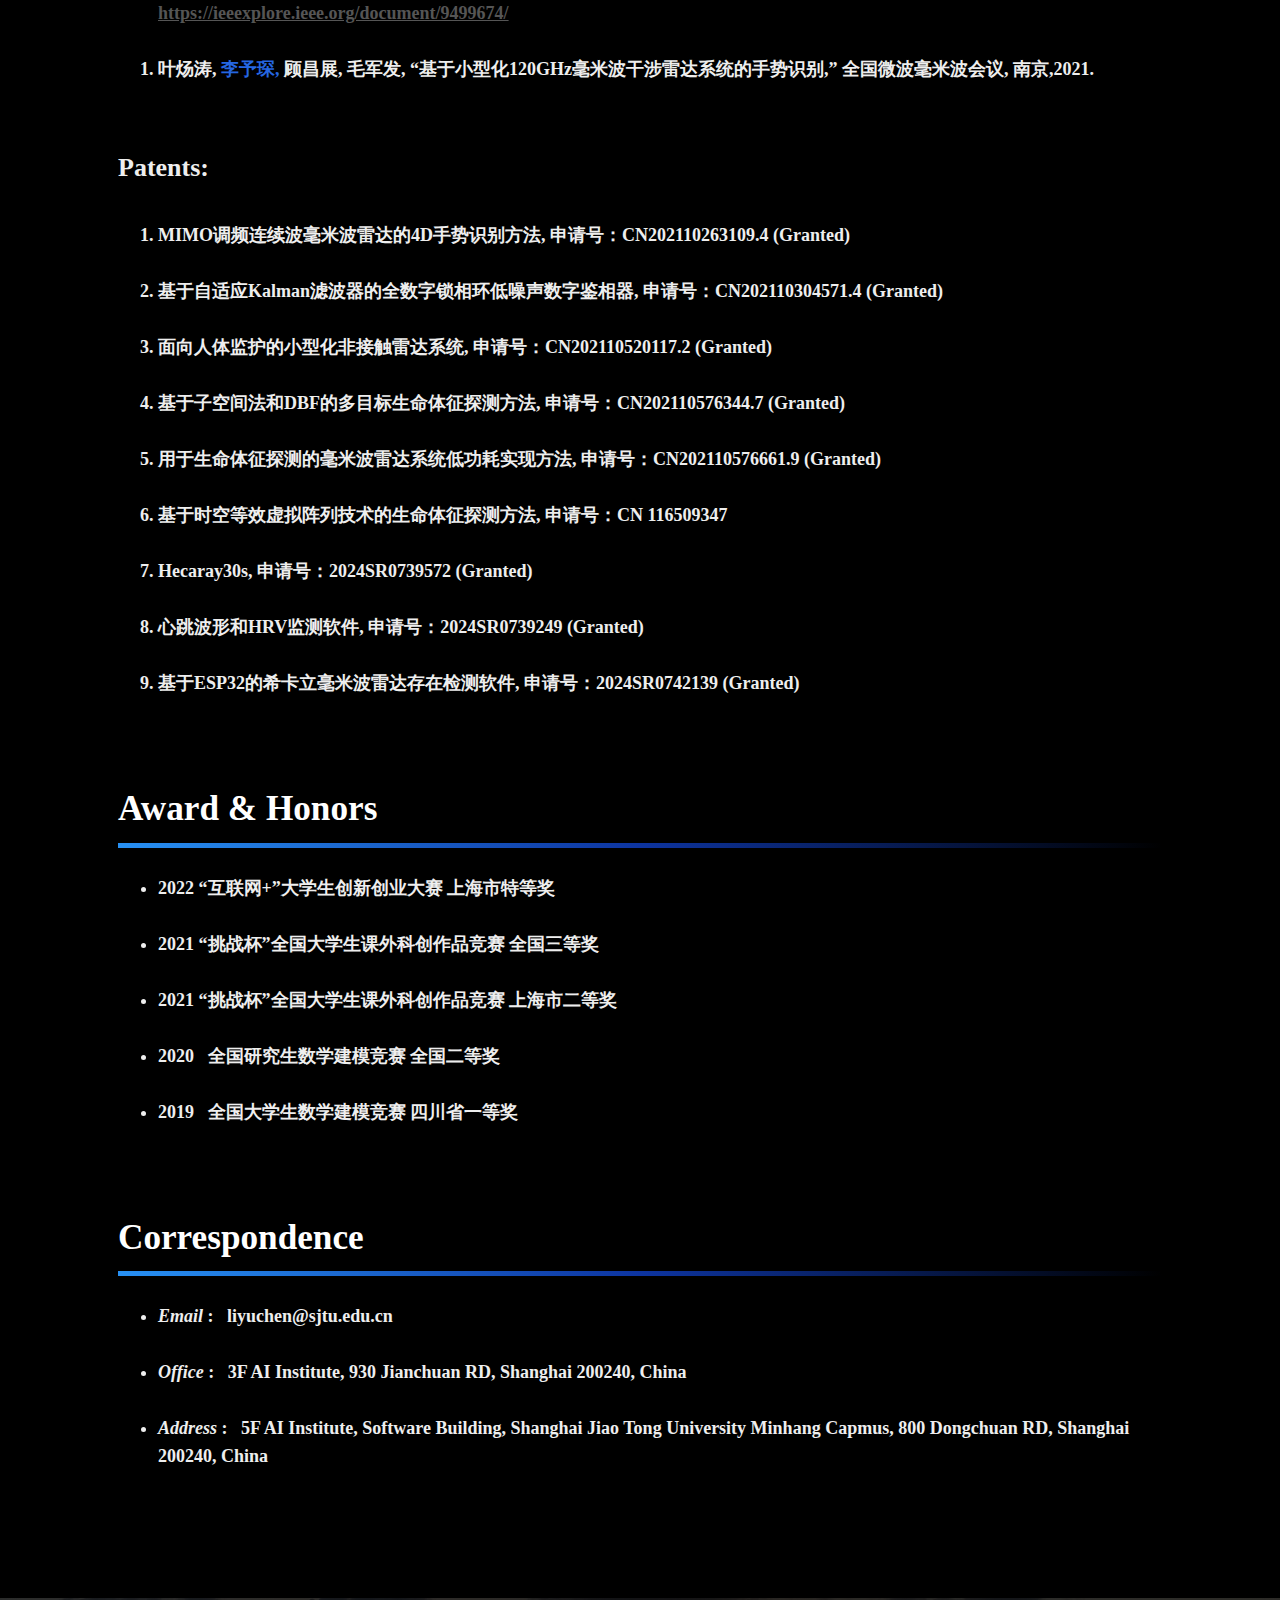
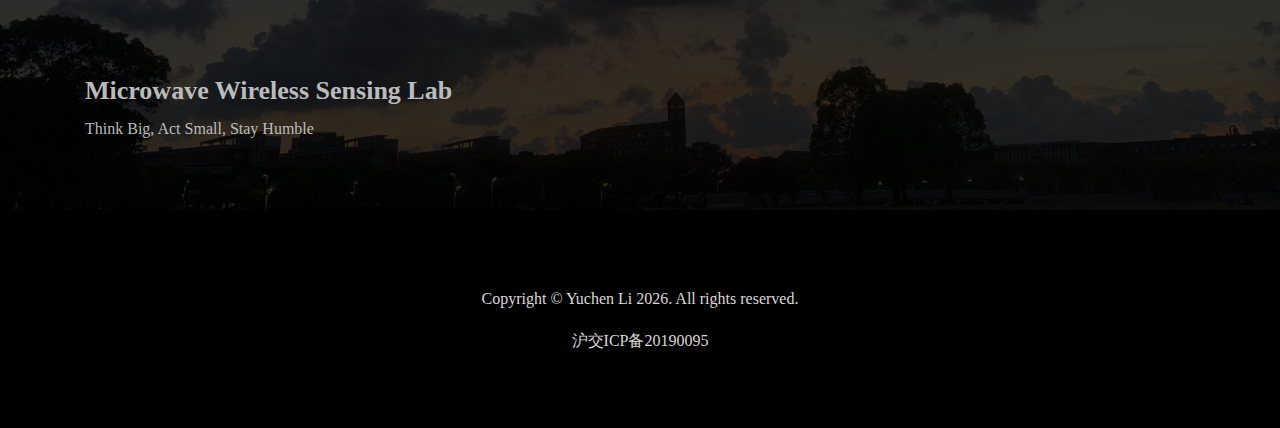
==== commit 5f82b49c: "update, 2024/07/15" ====
--- a/index.html
+++ b/index.html
@@ -210,7 +210,7 @@
                     <div class="text-container">
                         <h5 class="white">
                             <ul>
-                                <li><i>Jun. 2022 - Now</i> :&nbsp;&nbsp; Co-founder of <a href="http://hecaray.com" class="blue">Hecaray Technology</a>, a start-up company dedicated to safeguarding healthy living with millimeter-wave technology.
+                                <li><i>Jun. 2022 - Now</i> :&nbsp;&nbsp; Co-founder & CTO of <a href="http://hecaray.com" class="blue">Hecaray Technology</a>, a start-up company dedicated to safeguarding healthy living with millimeter-wave technology.
                                 </li>
                                 <br>
                                 <li><i>Sep. 2020 - Now</i> :&nbsp;&nbsp; Admitted to study for a Ph.D. degree in Electronic Science and Technology, Shanghai Jiao Tong University without entrance examination following professor Changzhan Gu.
@@ -242,7 +242,7 @@
                     
                     <div class="text-container">
                         <h5 class="white">
-                            Short-range radar sensor and sensing systems, new concept human-computer interaction (HCI), radar-based gesture sensing, wireless sensing and its various applications in AI/AR/Biomedical/IoT.
+                            Short-range radar sensor and sensing systems, new concept human-computer interaction (HCI), radar-based vital sign detection, wireless sensing and its various applications in AI/AR/Biomedical/IoT.
                         </h5>
                     </div>
                 </div>
@@ -276,8 +276,17 @@
                             <ol reversed>
                                 <br>
                                 <li>
-                                <font class="deepblue">Yuchen Li,</font> Changzhan Gu, and Jun-Fa Mao, "4D Gesture Sensing Using Reconfigurable Virtual Array Based on a 60 GHz FMCW MIMO Radar Sensor," <i>IEEE Transactions on Microwave Theory and Techniques</i>, vol. 70, no. 7, pp. 3652-3665, July 2022, doi: 10.1109/TMTT.2022.3174075. 
-                                    <br><a href='https://www.sciencedirect.com/science/article/abs/pii/B9780128222812000184' class="deepgrey">https://www.sciencedirect.com/science/article/abs/pii/B9780128222812000184</a>
+                                    <font class="deepblue">Yuchen Li,</font> Changzhan Gu, and Jun-Fa Mao, "A Robust and Accurate FMCW MIMO Radar Vital Sign Monitoring Framework With 4-D Cardiac Beamformer and Heart-Rate Trace Carving Technique," <i>IEEE Transactions on Microwave Theory and Techniques</i>, doi: 10.1109/TMTT.2024.3384288, 2024. 
+                                        <br><a href='https://ieeexplore.ieee.org/document/10516282' class="deepgrey">https://ieeexplore.ieee.org/document/10516282</a>
+                                </li>
+                                <br>
+                                <li>
+                                    <font class="deepblue">Yuchen Li,</font> Changzhan Gu, and Jun-Fa Mao, "4D Gesture Sensing Using Reconfigurable Virtual Array Based on a 60 GHz FMCW MIMO Radar Sensor," <i>IEEE Transactions on Microwave Theory and Techniques</i>, vol. 70, no. 7, pp. 3652-3665, July 2022, doi: 10.1109/TMTT.2022.3174075. 
+                                        <br><a href='https://ieeexplore.ieee.org/document/9778282' class="deepgrey">https://ieeexplore.ieee.org/document/9778282</a>
+                                </li>
+                                <br>
+                                <li>
+                                    <font class="deepblue">Yuchen Li,</font> Keke Zheng, and Changzhan Gu, "A Fast and Efficient FMCW Radar Phase Extraction Technique at Ultra-Narrow Range for Vital Sign Detection," 2024 IEEE MTT-S International Microwave Symposium (IMS), Washington, DC, USA, 2024. <font class="red">(Post-Deadline Paper)</font>
                                 </li>
                             </ol>
                         </h5>
@@ -305,12 +314,43 @@
                         <h5 class="white">
                             <ol reversed>
                                 <br>
-                                <li><font class="deepblue">Yuchen Li,</font> Changzhan Gu, and Jun-Fa Mao, "4D Gesture Sensing Using Reconfigurable Virtual Array Based on a 60 GHz FMCW MIMO Radar Sensor," <i>IEEE Transactions on Microwave Theory and Techniques</i>, vol. 70, no. 7, pp. 3652-3665, July 2022, doi: 10.1109/TMTT.2022.3174075. 
+                                <li>
+                                    <font class="deepblue">Yuchen Li,</font> and Changzhan Gu, "Double L-shaped array: A Subspace-based 4D MIMO Radar Array Design Method with Optimal Angular Resolution," submitted to <i>IEEE Transactions on Microwave Theory and Techniques</i>, 2024. 
+                                        
+                                </li>
+                                <br>
+                                <li>
+                                    <font class="deepblue">Yuchen Li,</font> Shuqin Dong, and Changzhan Gu, "Feel Your Heartbeat Across Space: Radar-Based Cardiac Activity Monitoring for Healthcare Applications," submitted to <i>IEEE Microwave Magazine</i>, 2024. 
+                                        
+                                </li>
+                                <br>
+                                <li>
+                                    <font class="deepblue">Yuchen Li,</font> Changzhan Gu, and Jun-Fa Mao, "A Robust and Accurate FMCW MIMO Radar Vital Sign Monitoring Framework With 4-D Cardiac Beamformer and Heart-Rate Trace Carving Technique," <i>IEEE Transactions on Microwave Theory and Techniques</i>, doi: 10.1109/TMTT.2024.3384288, 2024. 
+                                        <br><a href='https://ieeexplore.ieee.org/document/10516282' class="deepgrey">https://ieeexplore.ieee.org/document/10516282</a>
+                                </li>
+                                <br>
+                                <li>
+                                    <font class="deepblue">Yuchen Li,</font> Changzhan Gu, and Jun-Fa Mao, "4D Gesture Sensing Using Reconfigurable Virtual Array Based on a 60 GHz FMCW MIMO Radar Sensor," <i>IEEE Transactions on Microwave Theory and Techniques</i>, vol. 70, no. 7, pp. 3652-3665, July 2022, doi: 10.1109/TMTT.2022.3174075. <a href='https://myemail.constantcontact.com/IEEE-MTT-S-Monthly-Newsletter---June-2022-Issue.html?soid=1138323635164&aid=ENMAf-Pmb34' class="red">(Featured Article of IEEE MTT-S Newsletter June 2022)</a>
                                     <br><a href='https://ieeexplore.ieee.org/document/9778282/' class="deepgrey">https://ieeexplore.ieee.org/document/9778282/</a>
                                 </li>
                                 <br>
-                                <li>Shuqin Dong, <font class="deepblue">Yuchen Li,</font> Jingyun Lu, Zhi Zhang, Changzhan Gu, and Junfa Mao, "Accurate Detection of Doppler Cardiograms in the Presence of Respiration with a Novel PRF Algorithm," <i>IEEE Transactions on Microwave Theory and Techniques</i>, vol. 71, no. 1, pp. 71-82, Jan. 2023, doi: 10.1109/TMTT.2022.3184019. 
-                                    <br><a href='https://ieeexplore.ieee.org/document/9805826/' class="deepgrey">https://ieeexplore.ieee.org/document/9805826/</a>
+                                <li>
+                                    Shuqin Dong, <font class="deepblue">Yuchen Li,</font> Changzhan Gu, and Jun-Fa Mao, "Robust Cardiac Timing Detection Technique with Vectors Analytic Demodulation in Doppler Cardiogram Sensing," <i>IEEE Transactions on Microwave Theory and Techniques</i>, doi: 10.1109/TMTT.2024.3360469, 2024.
+                                        <br><a href='https://ieeexplore.ieee.org/document/10431553' class="deepgrey">https://ieeexplore.ieee.org/document/10431553</a>
+                                </li>
+                                <br>
+                                <li>
+                                    Jiayu Zhang, Zhiwei Zhang, <font class="deepblue">Yuchen Li,</font> Changzhan Gu, and Jun-Fa Mao, "Target Detection with Short-Range FMCW Radar based on Time-Frequency Characteristic-Based Leakage Cancellation Technique," <i>IEEE Transactions on Microwave Theory and Techniques</i>, vol. 72, no. 4, pp. 2318-2331, April 2024.
+                                        <br><a href='https://ieeexplore.ieee.org/document/10443219' class="deepgrey">https://ieeexplore.ieee.org/document/10443219</a>
+                                </li>
+                                <br>
+                                <li>
+                                    Shuqin Dong, Li wen, <font class="deepblue">Yuchen Li,</font> Jingyun Lu, Zhi Zhang, Chengmei Yuan, Changzhan Gu, and Jun-Fa Mao, "Remote Respiratory Variables Tracking with Biomedical Radar-based IoT System During Sleep," <i>IEEE Internet of Things Journal</i>, vol. 11, no. 11, pp. 19937-19948, 1 June 2024.
+                                        <br><a href='https://ieeexplore.ieee.org/document/10440444' class="deepgrey">https://ieeexplore.ieee.org/document/10440444</a>
+                                </li>
+                                <br>
+                                <li>Shuqin Dong, <font class="deepblue">Yuchen Li,</font> Jingyun Lu, Zhi Zhang, Changzhan Gu, and Junfa Mao, "Accurate Detection of Doppler Cardiograms in the Presence of Respiration with a Novel PRF Algorithm," <i>IEEE Transactions on Microwave Theory and Techniques</i>, vol. 71, no. 1, pp. 71-82, Jan. 2023, doi: 10.1109/TMTT.2022.3184019. <a href='https://myemail.constantcontact.com/IEEE-MTT-S-Monthly-Newsletter---July-2022-Issue.html?soid=1138323635164&aid=6rqcALwKxS0' class="red">(Featured Article of IEEE MTT-S Newsletter June 2022)</a>
+                                    <br><a href='https://ieeexplore.ieee.org/document/9805826' class="deepgrey">https://ieeexplore.ieee.org/document/9805826</a>
                                 </li>
                                 <br>
                                 <li>Jingtao Liu, <font class="deepblue">Yuchen Li,</font> Changzhan Gu, and Junfa Mao, "Solving Phase Ambiguity in Interferometric Displacement Measurement with Millimeter-Wave FMCW Radar Sensors," IEEE Sensors Journal, <i>IEEE Sensors Journal</i>, vol. 22, no. 9, pp. 8482-8489, 1 May1, 2022, doi: 10.1109/JSEN.2022.3158657. 
@@ -338,7 +378,22 @@
                         <h5 class="white">
                             <ol reversed>
                                 <br>
-                                <li>Shuqin Dong, Zhi Zhang, <font class="deepblue">Yuchen Li,</font> Jingyun Lu, Hao Wu, Changzhan Gu, Jun-Fa Mao, "COVID-SENSE: Radar-Based Remote Respiratory Disorder Detection in Clinical Environment," 2023 IEEE MTT-S International Wireless Symposium (IWS), Qingdao, China, 2023, pp. 1-3, doi: 10.1109/IWS58240.2023.10222219.
+                                <li><font class="deepblue">Yuchen Li,</font> Keke Zheng, and Changzhan Gu, "A Fast and Efficient FMCW Radar Phase Extraction Technique at Ultra-Narrow Range for Vital Sign Detection," 2024 IEEE MTT-S International Microwave Symposium (IMS), Washington, DC, USA, 2024. <font class="red">(Post-Deadline Paper)</font>
+                                </li>
+                                <br>
+                                <li>Jiayu Zhang, Zhiwei Zhang, <font class="deepblue">Yuchen Li,</font> Changzhan Gu, and Jun-Fa Mao, "Real-Time Human Motion Tracking Technique Based On a 77 GHz FMCW MIMO Radar System," 2024 International Conference on Microwave and Millimeter Wave Technology (ICMMT), Beijing, China, 2024.
+                                </li>
+                                <br>
+                                <li>Jie Cao, <font class="deepblue">Yuchen Li,</font> Jingtao Liu, and Changzhan Gu, "A Novel Contactless Concentration Evaluation Technique Using Millimeter-Wave Radar," 2024 International Conference on Microwave and Millimeter Wave Technology (ICMMT), Beijing, China, 2024.
+                                </li>
+                                <br>
+                                <li>Zhiwei Zhang, Jiayu Zhang, <font class="deepblue">Yuchen Li,</font> and Changzhan Gu, "Enhanced Micrometer-Scale Motion Sensing Using a Reconfigurable Virtual CW Algorithm Based on 60 GHz FMCW Radar," 2024 IEEE MTT-S International Wireless Symposium (IWS), Beijing, China, 2024.
+                                </li>
+                                <br>
+                                <li>Keke Zheng, Jiayu Zhang, <font class="deepblue">Yuchen Li,</font> Changzhan Gu, and Junfa Mao, "A Novel Data-Based DC Offset Calibration Technique for Millimeterwave Interferometric Sensing of Weak Displacement Motions," 2024 IEEE MTT-S International Wireless Symposium (IWS), Beijing, China, 2024. <font class="red">(Flash Competition 2nd Prize)</font>
+                                </li>
+                                <br>
+                                <li>Shuqin Dong, Zhi Zhang, <font class="deepblue">Yuchen Li,</font> Jingyun Lu, Hao Wu, Changzhan Gu, Jun-Fa Mao, "COVID-SENSE: Radar-Based Remote Respiratory Disorder Detection in Clinical Environment," 2023 IEEE MTT-S International Wireless Symposium (IWS), Qingdao, China, 2023, pp. 1-3, doi: 10.1109/IWS58240.2023.10222219. <font class="red">(FLASH Competition Best Paper Award)</font>
                                     <br><a href='https://ieeexplore.ieee.org/document/10222219/' class="deepgrey">https://ieeexplore.ieee.org/document/10222219/</a>
                                 </li>
                                 <br>
@@ -367,13 +422,14 @@
                                     <br><a href='https://ieeexplore.ieee.org/document/10188121/' class="deepgrey">https://ieeexplore.ieee.org/document/10188121/</a>
                                 </li>
                                 <br>
-
+                                <li><font class="deepblue">Yuchen Li,</font> Jingyun Lu, Changzhan Gu, and Xiaokang Yang, "Gesture Interaction for Gaming Control Based on an Interferometric Radar," CAAI International Conference on Artificial Intelligence (CICAI) , Beijing, China, August 2022.
+                                </li>
                                 <br>
                                 <li><font class="deepblue">Yuchen Li,</font> Changzhan Gu, Jun-Fa Mao, “An In-Vehicle Occupant Detection Technique Based on a 60 GHz FMCW MIMO Radar,” accepted by 2022 IEEE MTT-S International Wireless Symposium (IWS), Harbin, China, May 2022.
                                     <br><a href='https://ieeexplore.ieee.org/document/9977812/' class="deepgrey">https://ieeexplore.ieee.org/document/9977812/</a>
                                 </li>
                                 <br>
-                                <li><font class="deepblue">Yuchen Li,</font> Changzhan Gu, Jun-Fa Mao, “A 4D Gesture Sensing Technique based on Spatiotemporal Detection with a 60 GHz FMCW MIMO Radar,” IEEE International Microwave Symposium (IMS), Atlanta, GA, June 2021.
+                                <li><font class="deepblue">Yuchen Li,</font> Changzhan Gu, Jun-Fa Mao, “A 4D Gesture Sensing Technique based on Spatiotemporal Detection with a 60 GHz FMCW MIMO Radar,” IEEE International Microwave Symposium (IMS), Atlanta, GA, June 2021. <font class="red">(Student Paper Competition Finalist)</font>
                                     <br><a href='https://ieeexplore.ieee.org/document/9574875/' class="deepgrey">https://ieeexplore.ieee.org/document/9574875/</a>
                                 </li>
                                 <br>
@@ -398,17 +454,27 @@
                         <br><br>
                         <h3 class="white">Patents:</h3>
                             <h5 class="white">
+                                <!-- <font class="deepblue">All of the following inventions are attributed to me as the first inventor: </font> -->
+                                <!-- <br> -->
                                 <ol>
                                     <br>
-                                    <li>MIMO调频连续波毫米波雷达的4D手势识别方法, 申请号：CN202110263109.4 (Granted)</li>
-                                    <br>
-                                    <li>基于自适应Kalman滤波器的全数字锁相环低噪声数字鉴相器, 申请号：CN202110304571.4 (Granted)</li>
+                                    <li> MIMO调频连续波毫米波雷达的4D手势识别方法, 申请号：CN202110263109.4 (Granted)</li>
+                                    <br>
+                                    <li> 基于自适应Kalman滤波器的全数字锁相环低噪声数字鉴相器, 申请号：CN202110304571.4 (Granted)</li>
                                     <br>
                                     <li> 面向人体监护的小型化非接触雷达系统, 申请号：CN202110520117.2 (Granted)</li>
                                     <br>
-                                    <li>基于子空间法和DBF的多目标生命体征探测方法, 申请号：CN202110576344.7 (Granted)</li>
-                                    <br>
-                                    <li>用于生命体征探测的毫米波雷达系统低功耗实现方法, 申请号：CN202110576661.9 (Granted)</li>
+                                    <li> 基于子空间法和DBF的多目标生命体征探测方法, 申请号：CN202110576344.7 (Granted)</li>
+                                    <br>
+                                    <li> 用于生命体征探测的毫米波雷达系统低功耗实现方法, 申请号：CN202110576661.9 (Granted)</li>
+                                    <br>
+                                    <li> 基于时空等效虚拟阵列技术的生命体征探测方法, 申请号：CN 116509347 </li>
+                                    <br>
+                                    <li> Hecaray30s, 申请号：2024SR0739572 (Granted)</li>
+                                    <br>
+                                    <li> 心跳波形和HRV监测软件, 申请号：2024SR0739249 (Granted)</li>
+                                    <br>
+                                    <li> 基于ESP32的希卡立毫米波雷达存在检测软件, 申请号：2024SR0742139 (Granted)</li>
                                 </ol>
                             </h5>
                     </div>
@@ -434,7 +500,7 @@
                     <div class="text-container">
                         <h5 class="white">
                             <ul>
-                                <li>2022 “互联网+”大学生创新创业大赛 校赛特等奖
+                                <li>2022 “互联网+”大学生创新创业大赛 上海市特等奖
                                 </li>
                                 <br>
                                 <li>2021 “挑战杯”全国大学生课外科创作品竞赛 全国三等奖
